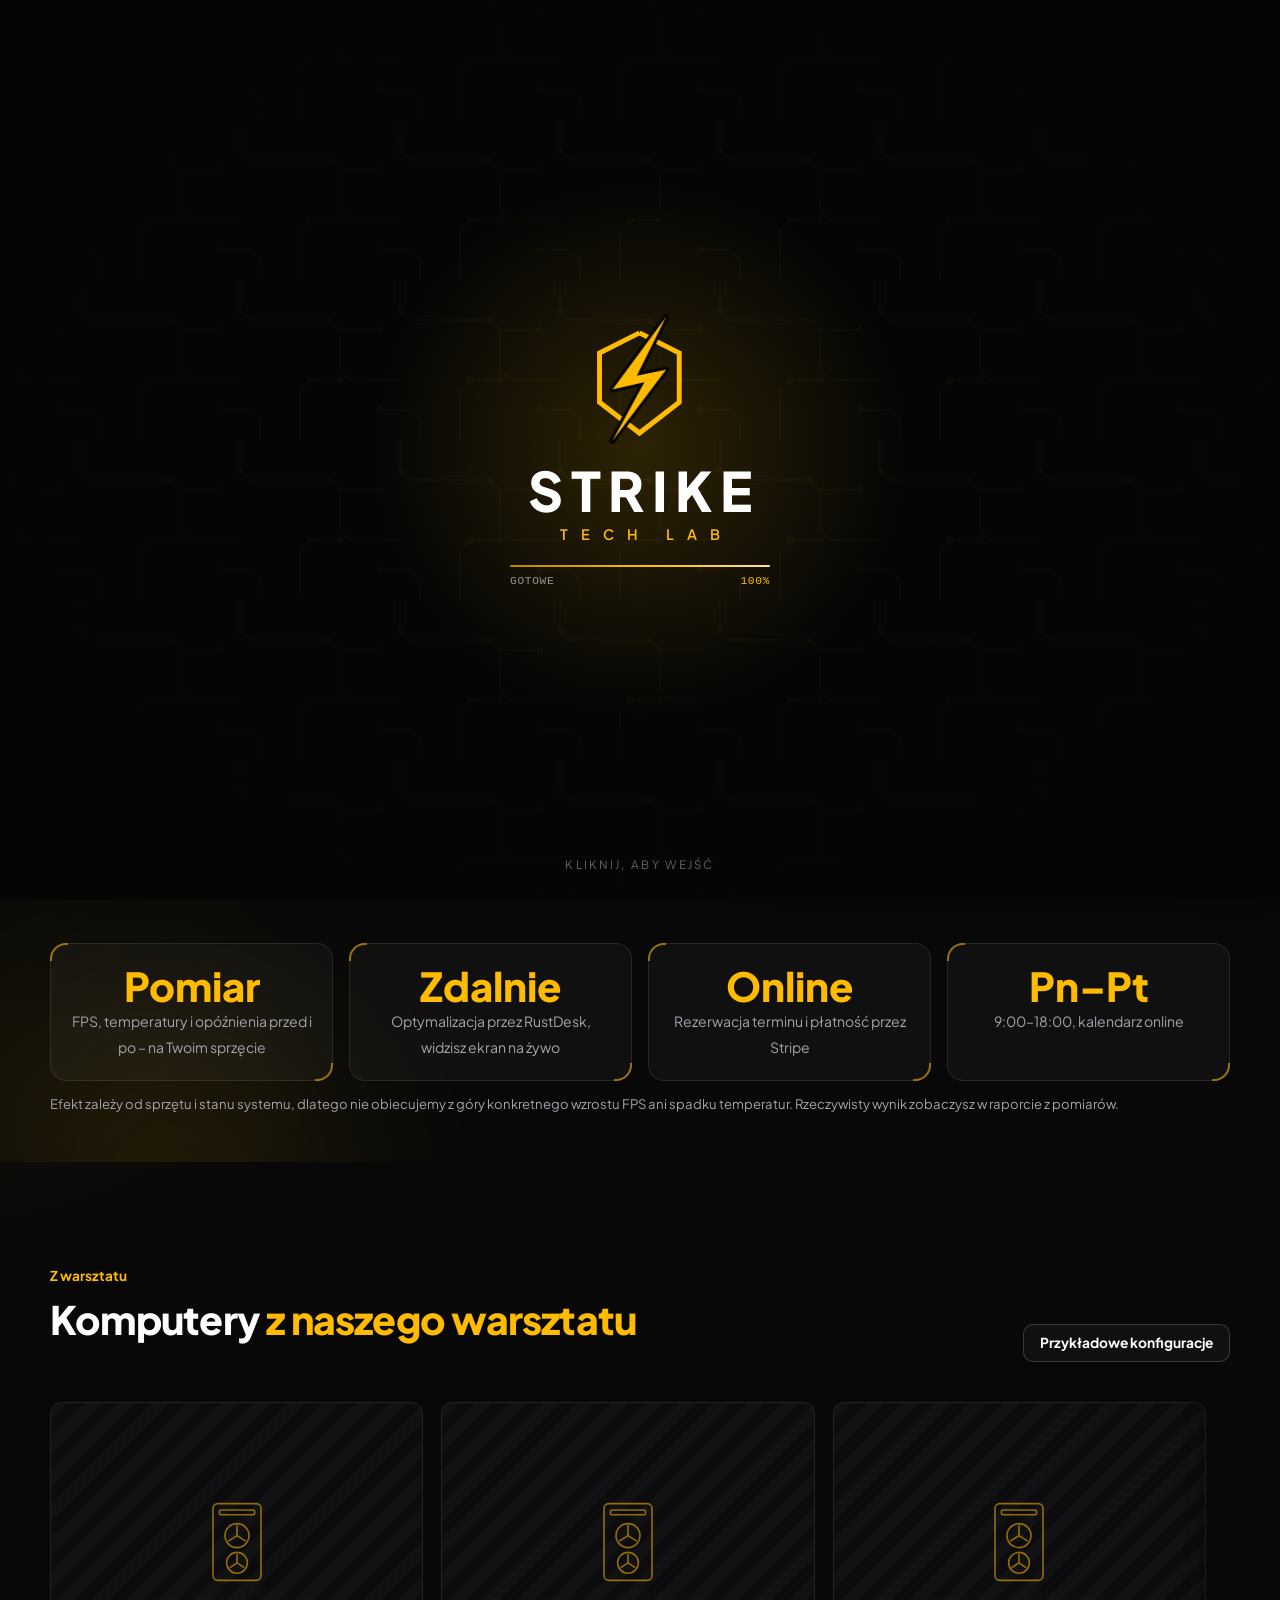
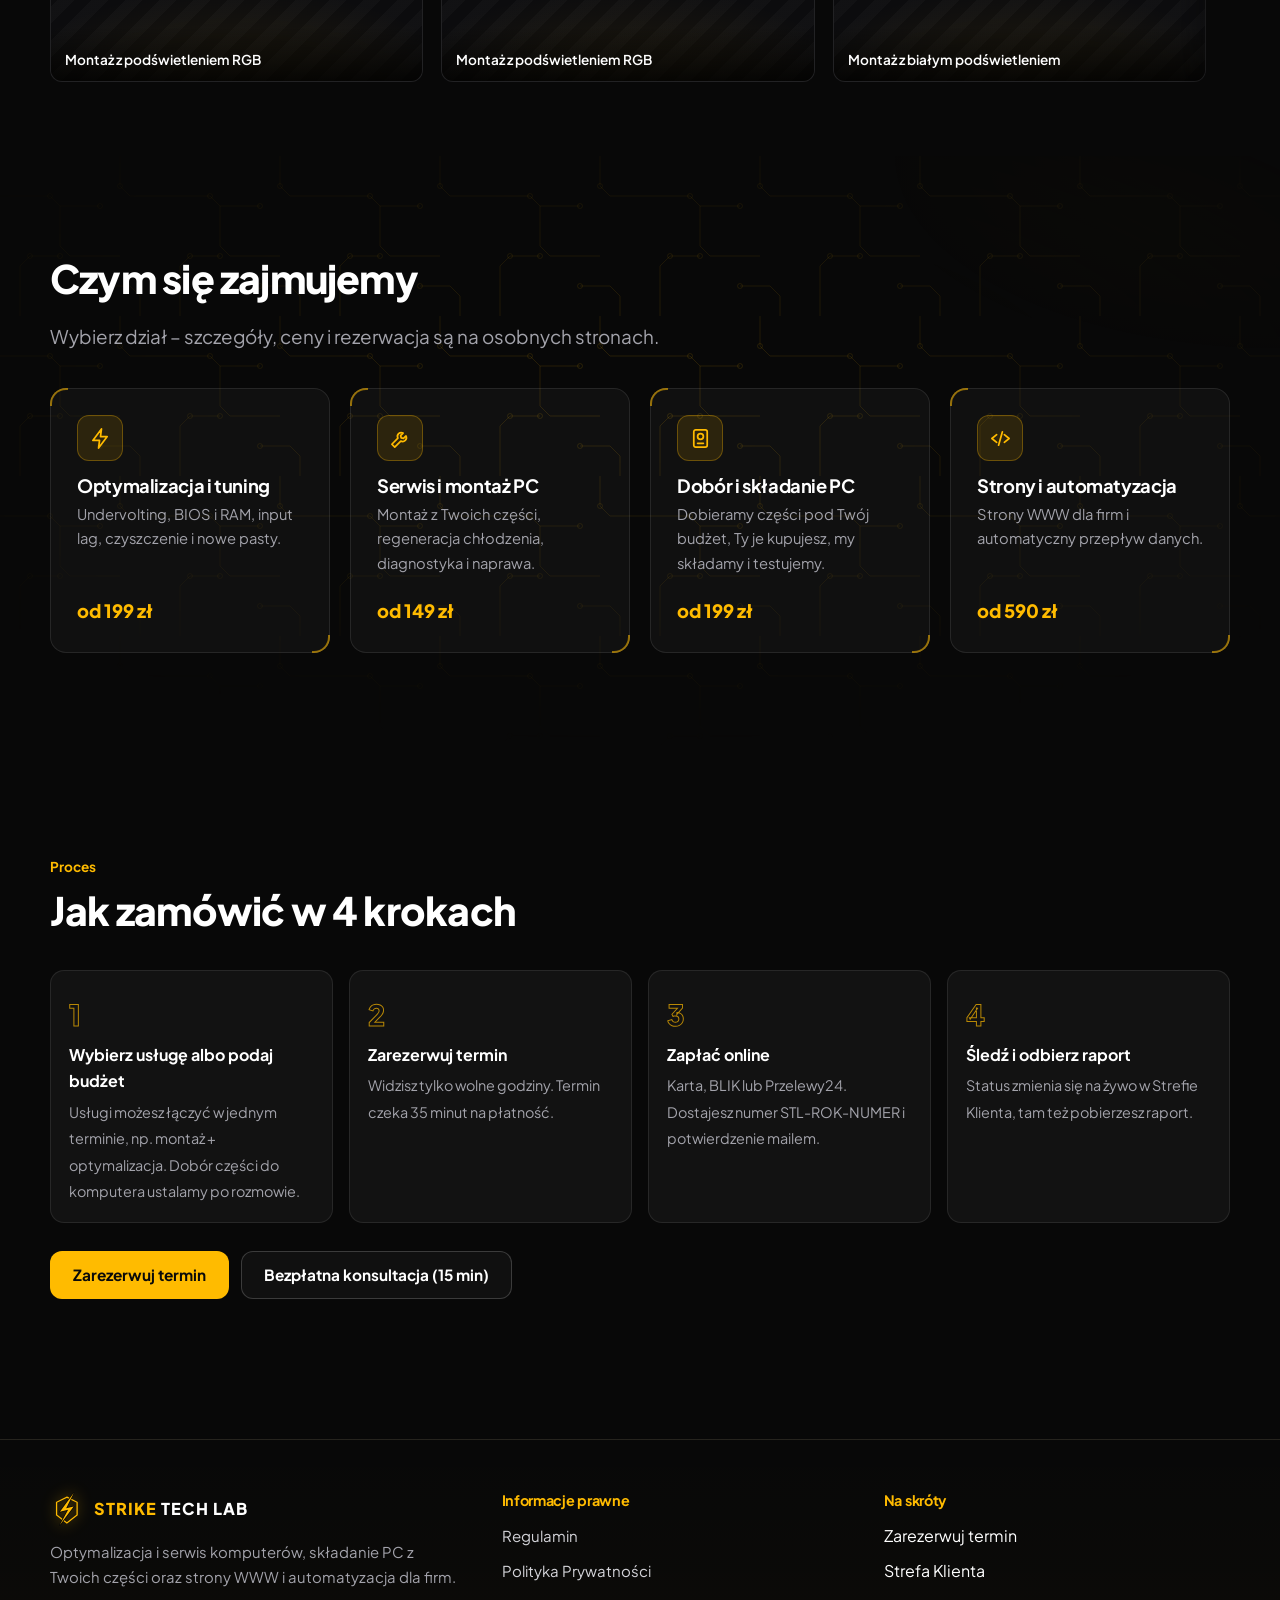
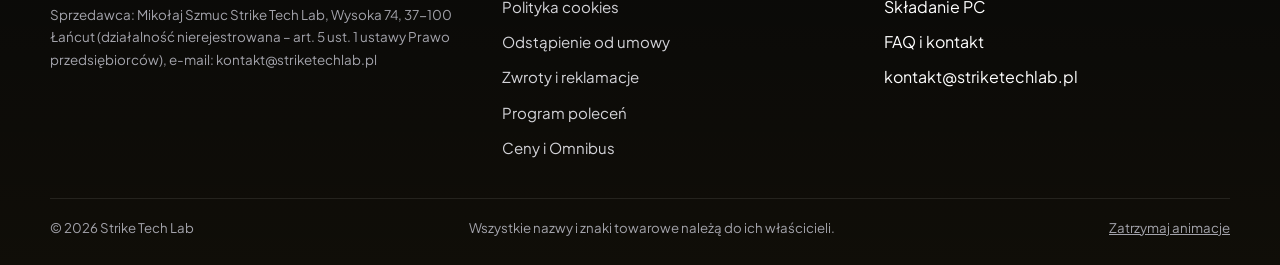
==== index.html @ c75cb253 "Domena striketechlab.pl, kontakt@striketechlab.pl, czat bez Dawida, panel finansów - canonical, og, " ====
<!DOCTYPE html>
<html lang="pl">
<head>
<meta charset="utf-8">
<meta name="viewport" content="width=device-width,initial-scale=1">
<title>Strike Tech Lab | Optymalizacja, serwis i składanie PC</title>
<meta name="description" content="Optymalizacja i tuning PC, serwis i składanie komputerów z Twoich części oraz strony WWW i automatyzacja dla firm. Rezerwacja terminu online, płatność Stripe, raport z pomiarów przed i po.">
<meta name="theme-color" content="#080808">
<meta http-equiv="Content-Security-Policy" content="default-src 'self'; script-src 'self' https://cdn.jsdelivr.net https://challenges.cloudflare.com; frame-src https://challenges.cloudflare.com; style-src 'self' 'unsafe-inline'; font-src 'self'; img-src 'self' data: blob: https:; media-src 'self' blob: https:; connect-src 'self' https://*.supabase.co wss://*.supabase.co https://cdn.jsdelivr.net https://challenges.cloudflare.com http://127.0.0.1:54321 ws://127.0.0.1:54321 http://localhost:54321 ws://localhost:54321; form-action 'self' mailto:; base-uri 'self'; object-src 'none'">
<meta name="referrer" content="strict-origin-when-cross-origin">
<link rel="canonical" href="https://striketechlab.pl/">
<meta property="og:title" content="Strike Tech Lab | Optymalizacja, serwis i składanie PC">
<meta property="og:description" content="Optymalizacja i tuning PC, serwis i składanie komputerów z Twoich części oraz strony WWW i automatyzacja dla firm. Rezerwacja terminu online, płatność Stripe, raport z pomiarów przed i po.">
<meta property="og:type" content="website">
<meta property="og:url" content="https://striketechlab.pl/">
<meta property="og:image" content="https://striketechlab.pl/media/hero-pc.jpg">
<meta property="og:locale" content="pl_PL">
<meta name="twitter:card" content="summary_large_image">
<script type="application/ld+json">
{"@context":"https://schema.org","@type":"ComputerRepair","name":"Strike Tech Lab","url":"https://striketechlab.pl/",
 "image":"https://striketechlab.pl/media/hero-pc.jpg","email":"kontakt@striketechlab.pl","priceRange":"149–6990 zł",
 "address":{"@type":"PostalAddress","streetAddress":"Wysoka 74","postalCode":"37-100","addressLocality":"Łańcut","addressCountry":"PL"},
 "areaServed":"PL",
 "openingHoursSpecification":[{"@type":"OpeningHoursSpecification","dayOfWeek":["Monday","Tuesday","Wednesday","Thursday","Friday"],"opens":"09:00","closes":"18:00"}]}
</script>
<link rel="icon" type="image/svg+xml" href="data:image/svg+xml,%3Csvg xmlns=%22http://www.w3.org/2000/svg%22 viewBox=%22255 190 750 750%22%3E%3Cdefs%3E%3Cmask id=%22m%22%3E%3Crect x=%22255%22 y=%22190%22 width=%22750%22 height=%22750%22 fill=%22%23fff%22/%3E%3Cpolygon points=%22778,212 474,624 655,583 472,918 778,512 612,546%22 fill=%22%23000%22 stroke=%22%23000%22 stroke-width=%2244%22 stroke-linejoin=%22round%22/%3E%3C/mask%3E%3C/defs%3E%3Cpolygon points=%22627,303 853,417 853,697 627,872 400,697 400,417%22 fill=%22none%22 stroke=%22%23FFBB00%22 stroke-width=%2252%22 mask=%22url%28%23m%29%22/%3E%3Cpolygon points=%22778,212 474,624 655,583 472,918 778,512 612,546%22 fill=%22%23FFBB00%22/%3E%3C/svg%3E">
<script src="/config.js"></script>
<link rel="stylesheet" href="/assets/app.css">
<script defer src="/assets/app.js"></script>
</head>
<body>
<div id="intro" aria-hidden="true">
  <div class="i-half i-top"></div><div class="i-half i-bot"></div>
  <div class="i-grid"></div><div class="i-glow"></div>
  <div class="i-slash"></div>
  <div class="i-core">
    <div class="i-flash"></div>
    <svg class="i-logo" viewBox="360 190 540 750"><polygon class="i-hex" points="627,303 853,417 853,697 627,872 400,697 400,417" stroke-linejoin="miter"/><polygon class="i-bolt" points="778,212 474,624 655,583 472,918 778,512 612,546"/></svg>
    <div class="i-word">
      <div class="i-strike"><span style="animation-delay:1.05s">S</span><span style="animation-delay:1.1s">T</span><span style="animation-delay:1.15s">R</span><span style="animation-delay:1.2s">I</span><span style="animation-delay:1.25s">K</span><span style="animation-delay:1.3s">E</span></div>
      <div class="i-lab">TECH LAB</div>
    </div>
    <div class="i-load"><div class="i-bar"><i></i></div><div class="i-meta"><span class="i-line">Uruchamianie</span><span class="i-pct">0%</span></div></div>
  </div>
  <div class="i-hint">Kliknij, aby wejść</div>
</div>
<script src="/assets/intro.js"></script>
<a class="skip" href="#main">Przejdź do treści</a>
<svg width="0" height="0" style="position:absolute" aria-hidden="true">
  <symbol id="logo" viewBox="360 190 540 750">
    <polygon points="627,303 853,417 853,697 627,872 400,697 400,417" fill="none" stroke="#FFBB00" stroke-width="28" stroke-linejoin="miter"/>
    <polygon points="778,212 474,624 655,583 472,918 778,512 612,546" fill="#FFBB00" stroke="#080808" stroke-width="34" paint-order="stroke" stroke-linejoin="round"/>
  </symbol>
</svg>

<header class="site-header">
  <div class="wrap nav">
    <a class="brand" href="/" data-link aria-label="Strike Tech Lab – strona główna"><svg aria-hidden="true"><use href="#logo"/></svg><span><b>STRIKE</b> TECH LAB</span></a>
    <nav id="mainnav" aria-label="Główna nawigacja">
      <a href="/" data-link>Start</a>
      <a href="/uslugi" data-link>Usługi</a>
      <a href="/zestawy" data-link>Składanie PC</a>
      <a href="/rezerwacja" data-link>Rezerwacja</a>
      <a href="/kontakt" data-link>Kontakt</a>
    </nav>
    <div class="nav-right">
      <span class="conn" id="connChip" role="status" aria-live="polite" title="Stan połączenia z systemem rezerwacji"><span class="dot wait" id="connDot"></span><span class="conn-txt" id="connTxt">Łączenie…</span></span>
      <a class="acct-btn" id="acctBtn" href="/konto" data-link><svg viewBox="0 0 24 24" fill="none" stroke="currentColor" stroke-width="2" stroke-linecap="round" aria-hidden="true"><circle cx="12" cy="8" r="4"/><path d="M4 21c1.5-4 4.5-6 8-6s6.5 2 8 6"/></svg><span class="acct-txt" id="acctTxt">Zaloguj</span></a>
      <button class="burger" aria-label="Otwórz menu" aria-expanded="false" aria-controls="mainnav"><span></span></button>
    </div>
  </div>
</header>
<div class="offline-bar hidden" id="offlineBar" role="alert"></div>

<main id="main">
  <!-- ============ START ============ -->
  <section class="hero" id="start" data-page="home">
    <figure class="hero-media" data-media="hero" data-optional aria-hidden="true"></figure>
    <div class="hero-glow" aria-hidden="true"><i></i><i></i><i></i></div>
    <div class="wrap">
      <div class="hero-grid">
        <div>
          <span class="live-badge" id="liveBadge"><span class="dot wait" id="liveDot"></span><span id="liveTxt">Łączenie z serwerami…</span></span>
          <h1>Optymalizacja i&nbsp;serwis&nbsp;PC. <span class="gold">Z pomiarem przed&nbsp;i&nbsp;po.</span></h1>
          <p class="lead">Optymalizujemy Windows, BIOS i kartę graficzną, serwisujemy i składamy komputery. Termin wybierasz w kalendarzu, płacisz online, a status i raport z pomiarów masz w Strefie Klienta.</p>
          <ul class="props">
            <li><svg viewBox="0 0 24 24" fill="none" stroke="currentColor" stroke-width="2" stroke-linecap="round" stroke-linejoin="round" aria-hidden="true"><path d="M3 3v18h18"/><path d="m7 15 4-4 3 3 5-6"/></svg>Raport STRIKE PROOF: FPS, temperatury i opóźnienia przed i po</li>
            <li><svg viewBox="0 0 24 24" fill="none" stroke="currentColor" stroke-width="2" stroke-linecap="round" stroke-linejoin="round" aria-hidden="true"><rect x="3" y="4" width="18" height="12" rx="2"/><path d="M8 20h8M12 16v4"/></svg>Optymalizacje zdalnie w całej Polsce – widzisz ekran na żywo</li>
            <li><svg viewBox="0 0 24 24" fill="none" stroke="currentColor" stroke-width="2" stroke-linecap="round" stroke-linejoin="round" aria-hidden="true"><path d="M12 3 4 6v6c0 5 3.5 8 8 9 4.5-1 8-4 8-9V6l-8-3Z"/><path d="m9 12 2 2 4-4"/></svg>Przed zmianami ustawień: punkt przywracania i kopia profilu BIOS</li>
          </ul>
          <div class="cta-row">
            <a class="btn btn-gold" href="/rezerwacja" data-link>Zarezerwuj termin</a>
            <a class="btn btn-ghost" href="/uslugi" data-link>Zobacz usługi i ceny</a>
          </div>
          <p class="consult-line"><button type="button" class="link" data-consult>Nie wiesz, czego potrzebujesz? Bezpłatna konsultacja – 15 minut na czacie</button></p>
        </div>
        <figure class="media hero-pc" data-media="hero_pc" data-alt="Wnętrze komputera do gier – zdjęcie czarno-białe"></figure>
      </div>
      <div class="kpis">
        <div class="kpi hud"><b>Pomiar</b><span>FPS, temperatury i opóźnienia przed i po – na Twoim sprzęcie</span></div>
        <div class="kpi hud"><b>Zdalnie</b><span>Optymalizacja przez RustDesk, widzisz ekran na żywo</span></div>
        <div class="kpi hud"><b>Online</b><span>Rezerwacja terminu i płatność przez Stripe</span></div>
        <div class="kpi hud"><b>Pn–Pt</b><span>9:00–18:00, kalendarz online</span></div>
      </div>
      <p class="note" style="margin-top:12px">Efekt zależy od sprzętu i stanu systemu, dlatego nie obiecujemy z góry konkretnego wzrostu FPS ani spadku temperatur. Rzeczywisty wynik zobaczysz w raporcie z pomiarów.</p>
    </div>
  </section>

  <!-- ============ DZIAŁY (strona główna) ============ -->
  <section class="section gal-sec" id="galeria" data-page="home">
    <div class="wrap">
      <div class="section-head row-head">
        <div><span class="eyebrow">Z warsztatu</span><h2>Komputery <span class="gold">z naszego warsztatu</span></h2></div>
        <a class="btn btn-ghost btn-sm" href="/zestawy" data-link>Przykładowe konfiguracje</a>
      </div>
    </div>
    <div class="gal-strip" role="region" aria-label="Galeria realizacji">
      <div class="gal-track" data-media-list="galeria" data-placeholders="6"></div>
    </div>
  </section>

  <section class="section rev-sec hidden" id="opinie" data-page="home" aria-labelledby="revTitle">
    <div class="wrap">
      <div class="section-head row-head">
        <div><span class="eyebrow">Opinie</span><h2 id="revTitle">Co mówią <span class="gold">nasi klienci</span></h2></div>
        <div class="rev-stats" id="revStats"></div>
      </div>
      <div class="rev-grid" id="revList"></div>
      <p class="muted small rev-note">Publikujemy wyłącznie opinie osób, które zrealizowały u nas zlecenie – każda jest powiązana z prawdziwym, zakończonym zamówieniem. Nie usuwamy opinii za niską ocenę; odrzucamy tylko treści obraźliwe, niezwiązane z usługą albo zawierające dane osobowe.</p>
    </div>
  </section>

  <section class="section bg-tech" id="dzialy" data-page="home">
    <div class="wrap">
      <div class="section-head"><h2>Czym się zajmujemy</h2><p class="lead">Wybierz dział – szczegóły, ceny i rezerwacja są na osobnych stronach.</p></div>
      <div class="grid g4 tiles">
        <a class="card hud tile" href="/uslugi" data-link><div class="icon-box"><svg viewBox="0 0 24 24" fill="none" stroke="currentColor" stroke-width="1.8" stroke-linecap="round" stroke-linejoin="round" aria-hidden="true"><path d="M13 2 4 14h7l-1 8 9-12h-7l1-8Z"/></svg></div><h3>Optymalizacja i tuning</h3><p class="muted">Undervolting, BIOS i RAM, input lag, czyszczenie i nowe pasty.</p><span class="tile-price" data-from="optimization">od 199 zł</span></a>
        <a class="card hud tile" href="/uslugi" data-link><div class="icon-box"><svg viewBox="0 0 24 24" fill="none" stroke="currentColor" stroke-width="1.8" stroke-linecap="round" stroke-linejoin="round" aria-hidden="true"><path d="M14.7 6.3a4 4 0 0 0-5.4 5.4L3 18l3 3 6.3-6.3a4 4 0 0 0 5.4-5.4l-2.6 2.6-2.4-.6-.6-2.4 2.6-2.6Z"/></svg></div><h3>Serwis i montaż PC</h3><p class="muted">Montaż z Twoich części, regeneracja chłodzenia, diagnostyka i naprawa.</p><span class="tile-price" data-from="service">od 149 zł</span></a>
        <a class="card hud tile" href="/zestawy" data-link><div class="icon-box"><svg viewBox="0 0 24 24" fill="none" stroke="currentColor" stroke-width="1.8" stroke-linecap="round" stroke-linejoin="round" aria-hidden="true"><rect x="5" y="3" width="14" height="18" rx="2"/><circle cx="12" cy="10" r="3"/><path d="M9 17h6"/></svg></div><h3>Dobór i składanie PC</h3><p class="muted">Dobieramy części pod Twój budżet, Ty je kupujesz, my składamy i testujemy.</p><span class="tile-price" data-from="pc">od 199 zł</span></a>
        <a class="card hud tile" href="/uslugi" data-link><div class="icon-box"><svg viewBox="0 0 24 24" fill="none" stroke="currentColor" stroke-width="1.8" stroke-linecap="round" stroke-linejoin="round" aria-hidden="true"><path d="m8 8-5 4 5 4M16 8l5 4-5 4M14 5l-4 14"/></svg></div><h3>Strony i automatyzacja</h3><p class="muted">Strony WWW dla firm i automatyczny przepływ danych.</p><span class="tile-price" data-from="solutions">od 590 zł</span></a>
      </div>
    </div>
  </section>


  <!-- ============ USŁUGI ============ -->
  <section class="section bg-tech" id="uslugi" data-page="uslugi">
    <div class="wrap">
      <div class="section-head">
        <span class="eyebrow">Usługi i cennik</span>
        <h2>Usługi i ceny</h2>
        <p class="lead">Cena „od” to minimum za zakres podstawowy. Jeśli sprzęt wymaga dodatkowych prac lub części, dostajesz wycenę do akceptacji przed ich wykonaniem. Ceny końcowe – sprzedawca nie jest płatnikiem VAT.</p>
      </div>
      <div id="svcCats"></div>
      <div class="grid g3" style="margin-top:36px">
        <div class="card hud"><span class="pill">Express +50 zł</span><p class="muted" style="margin:10px 0 0">Przy usługach zdalnych skracamy minimalny czas do terminu z 12 do 2 godzin.</p></div>
        <div class="card hud"><span class="pill">Kalendarz na żywo</span><p class="muted" style="margin:10px 0 0">Pn–Pt, 9:00–18:00. Wybrany termin czeka 35 minut na płatność, a po opłaceniu znika z kalendarza.</p></div>
        <div class="card hud"><span class="pill">Polecenia −10%</span><p class="muted" style="margin:10px 0 0">Nowy klient z kodem polecającym płaci 10% mniej (maks. 300 zł), a polecający dostaje kod na 5%.</p></div>
      </div>
    </div>
  </section>

  <!-- ============ ZAKRES PRAC ============ -->
  <section class="section" id="zakres" data-page="uslugi">
    <div class="wrap">
      <div class="section-head">
        <span class="eyebrow">Jak pracujemy</span>
        <h2>Sześć procedur serwisowych, jedna zasada: najpierw pomiar</h2>
        <p class="lead">Każde zlecenie prowadzimy według własnych instrukcji serwisowych. Zmieniamy jedną rzecz naraz, zapisujemy stan początkowy i przerywamy test przy pierwszych oznakach niestabilności.</p>
      </div>
      <div class="grid g3 areas">
        <div class="card"><h4>Windows Deep De-bloat</h4><p>Porządkujemy aplikacje, autostart i procesy w tle, ustawiamy plan zasilania i sterowniki GPU.</p><p class="rule">Bez „uniwersalnych” skryptów z internetu – zmiany ustawień zapisujemy, więc można je cofnąć.</p></div>
        <div class="card"><h4>BIOS i pamięć RAM</h4><p>XMP/EXPO, Resizable BAR i ustawienia pamięci, potwierdzone testami stabilności.</p><p class="rule">BIOS aktualizujemy tylko z uzasadnieniem i z oficjalnej strony producenta.</p></div>
        <div class="card"><h4>Undervolting GPU i krzywe</h4><p>Krzywa napięcie/zegar i krzywa wentylatorów: niższa temperatura i cichsza praca.</p><p class="rule">Bez kopiowania „magicznych” wartości – dobieramy je do Twojej karty.</p></div>
        <div class="card"><h4>Input lag w e-sporcie</h4><p>Odświeżanie, NVIDIA Reflex / AMD Anti-Lag, limity FPS i ustawienia myszy dobrane do gry.</p><p class="rule">Porównujemy tę samą scenę i ustawienia przed i po.</p></div>
        <div class="card"><h4>OBS i streaming</h4><p>Enkoder, bitrate, sceny i dźwięk tak, żeby gra nie traciła klatek podczas transmisji.</p><p class="rule">Bitrate z zapasem łącza – nigdy 100% wyniku speedtestu.</p></div>
        <div class="card"><h4>Termika, kopie i diagnostyka</h4><p>Punkt przywracania, kopia danych, S.M.A.R.T. dysków i kontrolowane testy obciążeniowe.</p><p class="rule">Przy ostrzeżeniach dysku zatrzymujemy testy i najpierw zabezpieczamy dane.</p></div>
      </div>
    </div>
  </section>

  <!-- ============ BENCHMARK ============ -->
  <section class="section bg-tech" id="benchmark" data-page="uslugi">
    <div class="wrap">
      <div class="section-head">
        <span class="eyebrow">Raport STRIKE PROOF</span>
        <h2>Co mierzymy przed i po</h2>
        <p class="lead">Nie pokazujemy wyników „z katalogu” – każdy komputer jest inny. Mierzymy tę samą scenę i te same ustawienia przed zmianami i po nich, a wyniki dostajesz w Strefie Klienta.</p>
      </div>
      <div class="bench">
        <div class="card">
          <div class="field"><span class="label">Nagranie w animacji</span>
            <p style="margin:0;font-weight:700">Counter-Strike 2 <span class="muted" style="font-weight:500">· nasze nagranie z rozgrywki</span></p>
            <select id="game" class="select" hidden aria-hidden="true" tabindex="-1"><option value="cs2">Counter-Strike 2</option></select>
          </div>
          <span class="label">Co trafia do raportu</span>
          <ul class="measure-list">
            <li>FPS średnio i 1% low w wybranej grze lub benchmarku</li>
            <li>Opóźnienie systemu – tam, gdzie da się je zmierzyć (np. NVIDIA Reflex)</li>
            <li>Temperatury CPU i GPU w tym samym teście obciążeniowym</li>
            <li>Stabilność po każdej zmianie</li>
          </ul>
          <p class="note" style="margin:14px 0 0">Obok jest nasze nagranie z CS2. Przycięcia po stronie „przed” są dodane, żeby pokazać, czego szukamy – to nie jest wynik pomiaru.</p>
        </div>
        <div>
          <div class="cmp" id="cmp">
            <canvas class="cmp-bg" id="cmpBefore" aria-hidden="true"></canvas>
            <canvas class="cmp-bg cmp-bg-after" id="cmpAfter" aria-hidden="true"></canvas>
            <div class="panel panel-before" id="pBefore"></div>
            <div class="panel panel-after" id="pAfter"></div>
            <div class="handle"></div>
            <input type="range" id="slider" min="0" max="100" value="50" aria-label="Suwak animacji poglądowej przed i po">
          </div>
          <p class="note" style="text-align:center;margin-top:10px">← Przed · Po → (animacja poglądowa)</p>
        </div>
      </div>
    </div>
  </section>

  <!-- ============ ZESTAWY PC ============ -->
  <section class="section bg-tech" id="zestawy" data-page="zestawy">
    <div class="wrap">
      <div class="section-head">
        <span class="eyebrow">Dobór i składanie PC</span>
        <h2>Komputery <span class="gold">zbudowane pod cel</span></h2>
        <p class="lead">Sześć przykładowych konfiguracji STRIKE, od wejścia w 1080p po flagowe 4K i stacje robocze. Traktuj je jako punkt wyjścia: podajesz budżet i potrzeby, my dobieramy listę części, Ty kupujesz je u wybranego sklepu na swoje nazwisko, a my składamy i testujemy komputer. Nie sprzedajemy części ani gotowych komputerów – płacisz nam tylko za usługę.</p>
      </div>
      <div class="card budget-bar" aria-live="polite">
        <div class="bb-left">
          <label for="budget" class="bb-label">Dobór do budżetu <b class="bval" id="bval">8000 zł</b></label>
          <input type="range" id="budget" min="4000" max="18000" step="250" value="8000" aria-describedby="tierTxt">
          <div class="scale"><span>4000 zł</span><span>18 000 zł+</span></div>
        </div>
        <div class="bb-right">
          <small>Polecamy <span class="pill" id="tierName"></span></small>
          <b id="rSet"></b> <span id="rPrice" class="muted"></span>
          <span id="rParts" class="bb-parts"></span>
          <span id="tierTxt" hidden></span>
          <div class="rec-cta"><button class="btn btn-gold btn-sm" type="button" id="rGo">Wyceń w tym budżecie</button><button class="btn btn-ghost btn-sm" type="button" id="rJump">Pokaż kartę</button></div>
        </div>
      </div>
      <div class="ladder" id="setsGrid"></div>
      <p class="note" id="setsNote" style="margin-top:22px"></p>
    </div>
  </section>


  <!-- ============ PROCES ============ -->
  <section class="section" id="proces" data-page="home">
    <div class="wrap">
      <div class="section-head"><span class="eyebrow">Proces</span><h2>Jak zamówić w 4 krokach</h2></div>
      <ol class="steps">
        <li><b>Wybierz usługę albo podaj budżet</b><span>Usługi możesz łączyć w jednym terminie, np. montaż + optymalizacja. Dobór części do komputera ustalamy po rozmowie.</span></li>
        <li><b>Zarezerwuj termin</b><span>Widzisz tylko wolne godziny. Termin czeka 35 minut na płatność.</span></li>
        <li><b>Zapłać online</b><span>Karta, BLIK lub Przelewy24. Dostajesz numer STL-ROK-NUMER i potwierdzenie mailem.</span></li>
        <li><b>Śledź i odbierz raport</b><span>Status zmienia się na żywo w Strefie Klienta, tam też pobierzesz raport.</span></li>
      </ol>
      <div class="cta-row" style="margin-top:28px"><a class="btn btn-gold" href="/rezerwacja" data-link>Zarezerwuj termin</a><button type="button" class="btn btn-ghost" data-consult>Bezpłatna konsultacja (15 min)</button></div>
    </div>
  </section>

  <!-- ============ REZERWACJA ============ -->
  <section class="section bg-tech" id="rezerwacja" data-page="rezerwacja">
    <div class="wrap">
      <div class="section-head">
        <span class="eyebrow">Rezerwacja</span>
        <h2>Rezerwacja i <span class="gold">wycena</span></h2>
        <p class="lead" id="bookLead">Wybierz usługę (możesz połączyć kilka w jednym terminie), termin i zapłać online przez Stripe. Cenę liczy serwer na podstawie aktualnego cennika.</p>
      </div>
      <div class="seg bmode" id="bMode" role="group" aria-label="Co chcesz zamówić">
        <button type="button" data-bm="svc" aria-pressed="true"><svg viewBox="0 0 24 24" fill="none" stroke="currentColor" stroke-width="2" stroke-linecap="round" stroke-linejoin="round" aria-hidden="true"><path d="M13 2 4 14h7l-1 8 9-12h-7l1-8Z"/></svg>Usługa: optymalizacja, serwis, montaż</button>
        <button type="button" data-bm="pc" aria-pressed="false"><svg viewBox="0 0 24 24" fill="none" stroke="currentColor" stroke-width="2" stroke-linecap="round" stroke-linejoin="round" aria-hidden="true"><rect x="6" y="2" width="12" height="20" rx="2"/><circle cx="12" cy="14" r="3"/><path d="M9 6h6"/></svg>Dobór i złożenie PC</button>
      </div>
      <div id="bookBanner"></div>
      <form class="book" id="bookForm" novalidate>
        <div>
          <div class="step">
            <div class="step-h"><span class="n">1</span><h3>Usługa</h3></div>
            <div class="field"><label for="bItem">Usługa główna</label><select id="bItem" class="select"></select></div>
            <div id="bExtrasWrap" class="hidden">
              <span class="label">Połącz z innymi usługami <small class="muted">– jeden termin, jedna płatność (np. montaż + optymalizacja)</small></span>
              <div class="extras" id="bExtras" role="group" aria-label="Usługi dołączone"></div>
            </div>
            <label class="check hidden" id="bExpressWrap"><input type="checkbox" id="bExpress"><span><b>Express +50 zł</b> – termin już za 2 godziny (zależnie od wolnych godzin).</span></label>
            <p class="note" id="bItemNote"></p>
          </div>

          <div class="step">
            <div class="step-h"><span class="n">2</span><h3>Termin</h3></div>
            <div class="days" id="bDays" role="group" aria-label="Wybierz dzień"></div>
            <div class="slots" id="bSlots" role="group" aria-label="Wolne godziny"><span class="slots-msg">Wybierz dzień.</span></div>
            <p class="note" style="margin:10px 0 0">Pn–Pt, 9:00–18:00. Godziny odświeżają się same co 30 sekund.</p>
          </div>

          <div class="step">
            <div class="step-h"><span class="n">3</span><h3>Twoje dane</h3></div>
            <p class="note" style="margin-top:-6px">Pola oznaczone <span class="req" aria-hidden="true">*</span><span class="sr-only">gwiazdką</span> są wymagane. Pytamy tylko o dane potrzebne do realizacji.</p>
            <div class="radio-row" style="margin-bottom:14px" role="radiogroup" aria-label="Typ klienta">
              <label><input type="radio" name="ctype" value="consumer" checked> Osoba prywatna</label>
              <label><input type="radio" name="ctype" value="business"> Firma (rachunek lub faktura bez VAT na NIP)</label>
            </div>
            <div class="row2">
              <div class="field"><label for="bName">Imię i nazwisko <span class="req" aria-hidden="true">*</span></label><input class="input" id="bName" autocomplete="name" maxlength="120" aria-required="true" aria-describedby="err-bName"><span class="err" data-err="name" id="err-bName"></span></div>
              <div class="field"><label for="bPhone">Telefon (opcjonalnie)</label><input class="input" id="bPhone" type="tel" autocomplete="tel" maxlength="30" placeholder="+48 600 000 000" aria-describedby="hint-bPhone err-bPhone"><span class="note" id="hint-bPhone">Przydaje się przy sesji zdalnej i wysyłce kurierem.</span><span class="err" data-err="phone" id="err-bPhone"></span></div>
            </div>
            <div class="row2 hidden" id="bBiz">
              <div class="field"><label for="bCompany">Nazwa firmy <span class="req" aria-hidden="true">*</span></label><input class="input" id="bCompany" autocomplete="organization" maxlength="160" aria-required="true" aria-describedby="err-bCompany"><span class="err" data-err="company" id="err-bCompany"></span></div>
              <div class="field"><label for="bNip">NIP <span class="req" aria-hidden="true">*</span></label><input class="input" id="bNip" inputmode="numeric" maxlength="13" aria-required="true" aria-describedby="err-bNip"><span class="err" data-err="nip" id="err-bNip"></span></div>
            </div>
            <div id="bHandoverWrap" class="hidden">
              <span class="label" id="lbl-handover">Przekazanie sprzętu <span class="req" aria-hidden="true">*</span></span>
              <div class="radio-row" style="margin:6px 0 12px" role="radiogroup" aria-labelledby="lbl-handover" aria-required="true" aria-describedby="err-handover">
                <label><input type="radio" name="handover" value="personal"> Osobiście</label>
                <label><input type="radio" name="handover" value="courier"> Kurierem</label>
              </div>
              <span class="err" data-err="handover" id="err-handover" style="color:var(--bad);font-size:.8rem"></span>
              <div class="field"><label for="bCity">Miasto (opcjonalnie)</label><input class="input" id="bCity" maxlength="80" autocomplete="address-level2"></div>
            </div>
            <div class="field"><label for="bNote">Uwagi do zlecenia</label><textarea class="textarea" id="bNote" maxlength="2000" placeholder="Podzespoły, gra, objawy, cel (np. „więcej FPS w CS2”, „głośny laptop”)"></textarea></div>
            <div class="field"><label for="bCode">Kod rabatowy lub polecający</label>
              <div class="code-row"><input class="input" id="bCode" maxlength="40" placeholder="np. STL-1A2B3C4D" autocomplete="off" aria-describedby="err-bCode"><button type="button" class="btn btn-ghost btn-sm" id="bCodeBtn">Sprawdź kod</button></div>
              <span class="err" data-err="code" id="err-bCode" aria-live="polite"></span>
            </div>
          </div>

          <div class="step">
            <div class="step-h"><span class="n">4</span><h3>Regulamin i zgody</h3></div>
            <label class="check"><input type="checkbox" id="kTerms" aria-required="true" aria-describedby="err-consents"><span>Akceptuję <a class="link" href="/#regulamin" data-legal="terms">Regulamin</a>. <span class="req" aria-hidden="true">*</span></span></label>
            <label class="check"><input type="checkbox" id="kPrivacy" aria-required="true" aria-describedby="err-consents"><span>Zapoznałem(-am) się z <a class="link" href="/#polityka-prywatnosci" data-legal="privacy">Polityką Prywatności</a>. <span class="req" aria-hidden="true">*</span></span></label>
            <label class="check" id="kWithdrawalWrap"><input type="checkbox" id="kWithdrawal" aria-required="true" aria-describedby="err-consents"><span>Zapoznałem(-am) się z <a class="link" href="/#odstapienie" data-legal="withdrawal">pouczeniem o prawie odstąpienia od umowy</a> w ciągu 14 dni. <span class="req" aria-hidden="true">*</span></span></label>
            <label class="check hidden" id="kEarlyWrap"><input type="checkbox" id="kEarly" aria-required="true" aria-describedby="err-consents"><span>Termin wypada przed upływem 14 dni na odstąpienie, dlatego żądam rozpoczęcia usługi przed jego upływem. Rozumiem, że po pełnym wykonaniu usługi tracę prawo odstąpienia, a przy odstąpieniu w trakcie zapłacę za wykonaną część. <span class="req" aria-hidden="true">*</span></span></label>
            <label class="check"><input type="checkbox" id="kMarketing"><span>Chcę otrzymywać e-mailem informacje o promocjach Strike Tech Lab (opcjonalnie – zgodę wycofasz w każdej chwili w Strefie Klienta).</span></label>
            <span class="err" data-err="consents" id="err-consents" style="color:var(--bad);font-size:.85rem"></span>
          </div>
        </div>

        <aside class="summary card hud" aria-live="polite">
          <h3 style="margin-bottom:6px">Podsumowanie</h3>
          <div id="sumItem" class="muted">Wybierz usługę.</div>
          <ul class="sum-spec" id="sumSpec"></ul>
          <div class="sum-line" style="margin-top:10px"><span>Termin</span><b id="sumSlot">–</b></div>
          <div class="sum-line"><span>Cena</span><b id="sumBase">–</b></div>
          <div class="sum-line hidden" id="sumExpressLine"><span>Express</span><b id="sumExpress">–</b></div>
          <div class="sum-line disc hidden" id="sumDiscLine"><span id="sumDiscLbl">Rabat</span><b id="sumDisc">–</b></div>
          <div class="sum-total"><div class="sum-line"><span>Razem</span><b id="sumTotal">–</b></div></div>
          <div class="sum-due"><span id="sumDueLbl">Do zapłaty teraz</span><b id="sumDue">–</b></div>
          <button class="btn btn-gold btn-block" id="payBtn" type="submit" disabled>Zamawiam z obowiązkiem zapłaty</button>
          <p class="note" style="margin:12px 0 0" id="payHint">Karta, BLIK lub Przelewy24 przez Stripe. Do złożenia zamówienia potrzebne jest konto – założysz je w minutę.</p>
        </aside>
      </form>
      <form class="book hidden" id="pcForm" novalidate>
        <div>
          <div class="step">
            <div class="step-h"><span class="n">1</span><h3>Budżet</h3></div>
            <label for="pcBudget" class="bb-label">Ile chcesz wydać na części? <b class="bval" id="pcBval">8000 zł</b></label>
            <input type="range" id="pcBudget" class="range" min="4000" max="25000" step="250" value="8000">
            <div class="scale"><span>4000 zł</span><span>25 000 zł+</span></div>
            <p class="note" id="pcHint" style="margin-top:12px"></p>
            <div class="chip hidden" id="pcInsp"></div>
          </div>
          <div class="step">
            <div class="step-h"><span class="n">2</span><h3>Do czego ma służyć?</h3></div>
            <div class="choices" role="radiogroup" aria-label="Przeznaczenie komputera" aria-required="true" aria-describedby="err-pcPurpose">
              <label class="choice"><input type="radio" name="pcPurpose" value="esport"><span><b>Gry e-sportowe</b><small>CS2, Valorant, Fortnite – wysoki FPS</small></span></label>
              <label class="choice"><input type="radio" name="pcPurpose" value="aaa"><span><b>Gry AAA w 1440p</b><small>Nowości w wysokich detalach</small></span></label>
              <label class="choice"><input type="radio" name="pcPurpose" value="k4"><span><b>Gry w 4K</b><small>Maksymalne ustawienia, ray tracing</small></span></label>
              <label class="choice"><input type="radio" name="pcPurpose" value="creative"><span><b>Praca twórcza</b><small>3D, montaż wideo, grafika</small></span></label>
              <label class="choice"><input type="radio" name="pcPurpose" value="office"><span><b>Praca i nauka</b><small>Biuro, multimedia, lekkie gry</small></span></label>
            </div>
            <span class="err" data-err="pcPurpose" id="err-pcPurpose"></span>
            <div class="row2" style="margin-top:14px">
              <fieldset class="checks"><legend class="label">Mam już</legend>
                <label class="check"><input type="checkbox" name="pcHave" value="monitor"><span>Monitor</span></label>
                <label class="check"><input type="checkbox" name="pcHave" value="peripherals"><span>Klawiaturę i mysz</span></label>
                <label class="check"><input type="checkbox" name="pcHave" value="windows"><span>Licencję Windows</span></label>
                <label class="check"><input type="checkbox" name="pcHave" value="parts"><span>Część podzespołów</span></label>
              </fieldset>
              <fieldset class="checks"><legend class="label">Dodatkowo</legend>
                <label class="check"><input type="checkbox" name="pcAdd" value="windows"><span>Instalacja i konfiguracja Windows</span></label>
                <label class="check"><input type="checkbox" name="pcAdd" value="tune"><span>Optymalizacja po złożeniu (Precision Tune)</span></label>
                <label class="check"><input type="checkbox" name="pcAdd" value="transfer"><span>Przeniesienie danych ze starego PC</span></label>
              </fieldset>
            </div>
            <div class="field"><label for="pcNote">Gry, programy i preferencje</label><textarea class="textarea" id="pcNote" maxlength="2000" placeholder="np. „CS2 na 240 Hz i trochę Cyberpunka”, „cicha praca”, „biała obudowa”, „bez RGB”"></textarea></div>
          </div>
          <div class="step">
            <div class="step-h"><span class="n">3</span><h3>Kontakt</h3></div>
            <div class="row2">
              <div class="field"><label for="pcName">Imię <span class="req" aria-hidden="true">*</span></label><input class="input" id="pcName" autocomplete="given-name" maxlength="120" aria-required="true" aria-describedby="err-pcName"><span class="err" data-err="pcName" id="err-pcName"></span></div>
              <div class="field"><label for="pcMail">E-mail <span class="req" aria-hidden="true">*</span></label><input class="input" id="pcMail" type="email" autocomplete="email" maxlength="120" aria-required="true" aria-describedby="err-pcMail"><span class="err" data-err="pcMail" id="err-pcMail"></span></div>
            </div>
            <div class="field"><label for="pcPhone">Telefon (opcjonalnie)</label><input class="input" id="pcPhone" type="tel" autocomplete="tel" maxlength="30" placeholder="+48 600 000 000"><span class="err" data-err="pcPhone"></span></div>
            <input type="text" id="pcHp" class="hp" tabindex="-1" autocomplete="off" aria-hidden="true" aria-label="Nie wypełniaj">
            <label class="check"><input type="checkbox" id="pcConsent" aria-required="true" aria-describedby="err-pcConsent"><span>Zapoznałem(-am) się z <a class="link" href="/#polityka-prywatnosci" data-legal="privacy">Polityką Prywatności</a>. Rozumiem, że podane dane posłużą do przygotowania wyceny. <span class="req" aria-hidden="true">*</span></span></label>
            <span class="err" data-err="pcConsent" id="err-pcConsent"></span>
          </div>
        </div>
        <aside class="summary card hud" aria-live="polite">
          <h3 style="margin-bottom:6px">Twoje zapytanie</h3>
          <div class="sum-line"><span>Budżet</span><b id="pcSumBudget">–</b></div>
          <div class="sum-line"><span>Przeznaczenie</span><b id="pcSumPurpose">–</b></div>
          <ul class="sum-spec" id="pcSumAdd"></ul>
          <ol class="howto">
            <li>Odpowiadamy mailem z pytaniami albo propozycją.</li>
            <li>Dostajesz listę części z linkami do sklepów i wycenę złożenia.</li>
            <li>Części kupujesz sam, na swoje nazwisko, z dostawą do siebie albo do nas.</li>
            <li>Rezerwujesz i opłacasz złożenie (od 199 zł) – składamy, testujemy i dajemy raport.</li>
          </ol>
          <div class="sum-due"><span>Teraz płacisz</span><b>0 zł</b></div>
          <button class="btn btn-gold btn-block" id="pcSend" type="submit">Wyślij zapytanie o wycenę</button>
        </aside>
      </form>
    </div>
  </section>

  <!-- ============ STREFA KLIENTA ============ -->
  <section class="section" id="panel" data-page="konto">
    <div class="wrap">
      <div class="section-head">
        <span class="eyebrow">Strefa Klienta</span>
        <h2 id="panelTitle">Twoje zlecenia w jednym miejscu</h2>
        <p class="lead" id="panelLead">Status na żywo, raporty z pomiarów, kod polecający i dane konta.</p>
      </div>
      <div id="panelBanner"></div>
      <div id="panelOut">
        <div class="auth-wrap">
          <div class="card hud" id="authBox">
            <h3 id="authTitle">Zaloguj się</h3>
            <div class="tabs" role="tablist" id="authTabs" aria-label="Sposób logowania">
      <button class="tab" role="tab" data-mode="login" aria-selected="true" aria-controls="authForm">Logowanie</button>
      <button class="tab" role="tab" data-mode="register" aria-selected="false" aria-controls="authForm" tabindex="-1">Nowe konto</button>
      <button class="tab" role="tab" data-mode="reset" aria-selected="false" aria-controls="authForm" tabindex="-1">Nie pamiętam hasła</button>
    </div>
    <p class="muted small" id="authHint"></p>
    <div id="authSocial" class="auth-social hidden">
      <div class="soc-btns" id="authSocialBtns"></div>
      <p class="auth-legal">Logując się (Google, Discord lub e-mail), akceptujesz <a class="link" href="/#regulamin" data-legal="terms">Regulamin</a> i <a class="link" href="/#polityka-prywatnosci" data-legal="privacy">Politykę Prywatności</a>.</p>
      <div class="or-line"><span>albo e-mailem i hasłem</span></div>
    </div>
    <form id="authForm" novalidate>
      <div class="field hidden" data-for="register"><label for="aName">Imię i nazwisko</label><input class="input" id="aName" autocomplete="name" maxlength="120"></div>
      <div class="field" data-for="login register reset"><label for="aMail">E-mail</label><input class="input" id="aMail" type="email" autocomplete="email" maxlength="120"></div>
      <div class="field" data-for="login register newpass"><label for="aPass" id="aPassLbl">Hasło</label><input class="input" id="aPass" type="password" autocomplete="current-password" maxlength="200"></div>
      <label class="check hidden" data-for="register"><input type="checkbox" id="aTerms" aria-required="true"><span>Akceptuję <a class="link" href="/#regulamin" data-legal="terms">Regulamin</a> i zapoznałem(-am) się z <a class="link" href="/#polityka-prywatnosci" data-legal="privacy">Polityką Prywatności</a>. <span class="req" aria-hidden="true">*</span></span></label>
      <label class="check hidden" data-for="register"><input type="checkbox" id="aMarketing"><span>Chcę otrzymywać e-mailem informacje o promocjach Strike Tech Lab (opcjonalnie – zgodę wycofasz w każdej chwili).</span></label>
      <label class="check" data-for="login"><input type="checkbox" id="aRemember" checked><span>Nie wylogowuj mnie na tym urządzeniu <span class="muted small">(odznacz na cudzym lub wspólnym komputerze)</span></span></label>
      <div class="captcha-box" id="captchaBox" data-for="login register reset"></div>
      <button class="btn btn-gold btn-block" type="submit" id="authSubmit">Zaloguj się</button>
      <div class="form-msg" id="authMsg" role="status" aria-live="polite"></div>
    </form>
          </div>
        </div>
      </div>
      <div id="panelIn" class="hidden">
        <div class="tabs" role="tablist" id="panelTabs" aria-label="Strefa Klienta">
          <button class="tab" role="tab" aria-selected="true" data-tab="orders" id="tab-orders" aria-controls="pane-orders">Zlecenia</button>
          <button class="tab" role="tab" aria-selected="false" data-tab="programs" id="tab-programs" aria-controls="pane-programs" tabindex="-1">Programy</button>
          <button class="tab" role="tab" aria-selected="false" data-tab="refs" id="tab-refs" aria-controls="pane-refs" tabindex="-1">Polecenia i kody</button>
          <button class="tab" role="tab" aria-selected="false" data-tab="account" id="tab-account" aria-controls="pane-account" tabindex="-1">Konto</button>
          <button class="tab hidden" role="tab" aria-selected="false" data-tab="brief" id="briefTabBtn" aria-controls="pane-brief" tabindex="-1">Brief dnia</button>
          <button class="tab hidden" role="tab" aria-selected="false" data-tab="admin" id="adminTabBtn" aria-controls="pane-admin" tabindex="-1">Administracja</button>
          <button class="tab hidden" role="tab" aria-selected="false" data-tab="guides" id="guidesTabBtn" aria-controls="pane-guides" tabindex="-1">Instrukcje</button>
          <button class="tab hidden" role="tab" aria-selected="false" data-tab="finance" id="financeTabBtn" aria-controls="pane-finance" tabindex="-1">Finanse</button>
          <button class="tab hidden" role="tab" aria-selected="false" data-tab="prices" id="pricesTabBtn" aria-controls="pane-prices" tabindex="-1">Cennik</button>
        </div>
        <div data-pane="orders" id="pane-orders" role="tabpanel" aria-labelledby="tab-orders"><div id="ordersList"></div></div>
        <div data-pane="programs" id="pane-programs" role="tabpanel" aria-labelledby="tab-programs" class="hidden"><div id="programsOut"></div></div>
        <div data-pane="refs" id="pane-refs" role="tabpanel" aria-labelledby="tab-refs" class="hidden"><div id="refsOut"></div></div>
        <div data-pane="account" id="pane-account" role="tabpanel" aria-labelledby="tab-account" class="hidden"><div id="accountOut"></div></div>
        <div data-pane="brief" id="pane-brief" role="tabpanel" aria-labelledby="briefTabBtn" class="hidden"><div id="briefOut"></div></div>
        <div data-pane="admin" id="pane-admin" role="tabpanel" aria-labelledby="adminTabBtn" class="hidden"><div id="adminOut"></div></div>
        <div data-pane="guides" id="pane-guides" role="tabpanel" aria-labelledby="guidesTabBtn" class="hidden"><div id="guidesOut"></div></div>
        <div data-pane="finance" id="pane-finance" role="tabpanel" aria-labelledby="financeTabBtn" class="hidden"><div id="financeOut"></div></div>
        <div data-pane="prices" id="pane-prices" role="tabpanel" aria-labelledby="pricesTabBtn" class="hidden"><div id="pricesOut"></div></div>
      </div>
    </div>
  </section>

  <!-- ============ KONTAKT + FAQ ============ -->
  <section class="section bg-tech" id="kontakt" data-page="kontakt">
    <div class="wrap contact-grid">
      <div>
        <span class="eyebrow">Kontakt</span>
        <h2>Nie wiesz, co wybrać? Napisz</h2>
        <p class="lead">Opisz sprzęt i problem (np. „głośny laptop”, „mało FPS w CS2”) albo zapytaj o dobór części do nowego komputera.</p>
        <div class="consult-card"><b>Bezpłatna konsultacja – 15 minut</b><span>Opisz sprzęt i problem na czacie (albo na Discordzie, jeśli wolisz). Doradzimy, co ma sens, zanim cokolwiek zamówisz – bez zobowiązań.</span><button type="button" class="btn btn-gold btn-sm" data-consult>Zacznij konsultację</button></div>
        <p class="muted">E-mail: <a class="gold" href="mailto:kontakt@striketechlab.pl">kontakt@striketechlab.pl</a></p>
        <h3 style="margin-top:30px" id="faq">Najczęstsze pytania</h3>
        <div class="acc" data-single>
          <div class="acc-item"><button class="acc-btn" aria-expanded="false">Czy sesja zdalna jest bezpieczna?<span class="chev"></span></button><div class="acc-panel"><div><div class="in-pad"><p>Pracujemy przez RustDesk – darmowy program z szyfrowaniem end-to-end. Widzisz ekran na żywo, sam akceptujesz połączenie i w każdej chwili możesz je przerwać. Nigdy nie prosimy o hasła do kont prywatnych ani bankowych.</p></div></div></div></div>
          <div class="acc-item"><button class="acc-btn" aria-expanded="false">Czy dajecie gwarancję na montaż?<span class="chev"></span></button><div class="acc-panel"><div><div class="in-pad"><p>Tak – 3 miesiące od odbioru komputera. Jeśli coś okaże się źle zamontowane (przewód, mocowanie, ułożenie kabli, ustawienie BIOS-u z montażu), poprawimy to bezpłatnie. Wady samych części obsługuje sprzedawca albo producent – pomożemy w zgłoszeniu. Szczegóły w Regulaminie (§8).</p></div></div></div></div>
          <div class="acc-item"><button class="acc-btn" aria-expanded="false">Czy mogę najpierw zapytać, zanim zapłacę?<span class="chev"></span></button><div class="acc-panel"><div><div class="in-pad"><p>Tak. Bezpłatna konsultacja to do 15 minut rozmowy na czacie w Strefie Klienta (albo na Discordzie). Opisz sprzęt i problem – powiemy, co ma sens i ile to kosztuje, bez zobowiązań.</p></div></div></div></div>
          <div class="acc-item"><button class="acc-btn" aria-expanded="false">Jak działa rezerwacja i płatność?<span class="chev"></span></button><div class="acc-panel"><div><div class="in-pad"><p>Wybierasz dzień i godzinę z wolnych terminów. Termin czeka 35 minut na płatność online (karta, BLIK, Przelewy24). Po opłaceniu dostajesz numer STL-ROK-NUMER i mail z potwierdzeniem, a termin znika z kalendarza.</p></div></div></div></div>
          <div class="acc-item"><button class="acc-btn" aria-expanded="false">Co, jeśli przerwę płatność?<span class="chev"></span></button><div class="acc-panel"><div><div class="in-pad"><p>Termin wraca do kalendarza od razu po powrocie ze strony płatności. Jeśli zamknąłeś kartę, dokończysz płatność w Strefie Klienta, dopóki rezerwacja jest aktywna.</p></div></div></div></div>
          <div class="acc-item"><button class="acc-btn" aria-expanded="false">Czy zmiany są odwracalne?<span class="chev"></span></button><div class="acc-panel"><div><div class="in-pad"><p>Zmiany ustawień – tak. Przed nimi tworzymy punkt przywracania i kopię profilu BIOS (jeśli dotyczy), a undervolting czy profile pamięci można cofnąć. Część prac jest nieodwracalna (np. aktualizacja BIOS, delid, ciekły metal) – wykonujemy je tylko po Twojej wyraźnej zgodzie.</p></div></div></div></div>
          <div class="acc-item"><button class="acc-btn" aria-expanded="false">Gdzie sprawdzę status i raport?<span class="chev"></span></button><div class="acc-panel"><div><div class="in-pad"><p>W Strefie Klienta: status zmienia się na żywo, widzisz historię zlecenia, wyniki pomiarów przed i po oraz pliki raportu do pobrania.</p></div></div></div></div>
          <div class="acc-item"><button class="acc-btn" aria-expanded="false">Jak działają kody rabatowe i polecenia?<span class="chev"></span></button><div class="acc-panel"><div><div class="in-pad"><p>Nowy klient z kodem polecającym dostaje 10% rabatu (maks. 300 zł). Polecający otrzymuje jednorazowy kod na 5% po zakończeniu zlecenia i upływie 14 dni. Jedno zamówienie – jeden kod.</p></div></div></div></div>
          <div class="acc-item"><button class="acc-btn" aria-expanded="false">Czy mogę odstąpić od umowy?<span class="chev"></span></button><div class="acc-panel"><div><div class="in-pad"><p>Konsument (a także osoba prowadząca jednoosobową firmę, jeśli zamówienie nie ma dla niej charakteru zawodowego) ma 14 dni na odstąpienie od umowy zawartej na odległość. Szczegóły i wzór formularza: „Odstąpienie od umowy” oraz „Zwroty i reklamacje” w stopce.</p></div></div></div></div>
        </div>
      </div>
      <form class="card hud" id="contactForm" novalidate>
        <div class="hp" aria-hidden="true"><label>Nie wypełniaj <input type="text" id="cHp" tabindex="-1" autocomplete="off"></label></div>
        <div class="row2">
          <div class="field"><label for="cName">Imię / firma <span class="req" aria-hidden="true">*</span></label><input class="input" id="cName" maxlength="120" autocomplete="name" aria-required="true" aria-describedby="cerr-name"><span class="err" data-cerr="name" id="cerr-name"></span></div>
          <div class="field"><label for="cMail">E-mail <span class="req" aria-hidden="true">*</span></label><input class="input" id="cMail" type="email" maxlength="120" autocomplete="email" aria-required="true" aria-describedby="cerr-email"><span class="err" data-cerr="email" id="cerr-email"></span></div>
        </div>
        <div class="row2">
          <div class="field"><label for="cPhone">Telefon (opcjonalnie)</label><input class="input" id="cPhone" type="tel" maxlength="30" autocomplete="tel"></div>
          <div class="field"><label for="cTopic">Temat</label><select class="select" id="cTopic"></select></div>
        </div>
        <div class="field"><label for="cMsg">Wiadomość <span class="req" aria-hidden="true">*</span></label><textarea class="textarea" id="cMsg" maxlength="4000" placeholder="Podzespoły, gra, cel, preferowany termin…" aria-required="true" aria-describedby="cerr-message"></textarea><span class="err" data-cerr="message" id="cerr-message"></span></div>
        <label class="check"><input type="checkbox" id="cConsent" aria-required="true" aria-describedby="cerr-consent"><span>Zapoznałem(-am) się z <a class="link" href="/#polityka-prywatnosci" data-legal="privacy">Polityką Prywatności</a>. Rozumiem, że podane dane posłużą do odpowiedzi na wiadomość. <span class="req" aria-hidden="true">*</span></span></label>
        <span class="err" data-cerr="consent" id="cerr-consent" style="color:var(--bad);font-size:.85rem"></span>
        <p class="note" style="margin:0 0 10px">Pola oznaczone <span class="req" aria-hidden="true">*</span><span class="sr-only">gwiazdką</span> są wymagane. Telefon jest opcjonalny. Wiadomości usuwamy po 12 miesiącach.</p>
        <button class="btn btn-gold btn-block" type="submit" style="margin-top:6px">Wyślij wiadomość</button>
        <div class="form-msg" id="cMsgOut" role="status" aria-live="polite"></div>
      </form>
    </div>
  </section>
</main>

<footer class="site-footer">
  <div class="wrap">
    <div class="foot-grid">
      <div>
        <a class="brand" href="/" data-link><svg aria-hidden="true"><use href="#logo"/></svg><span><b>STRIKE</b> TECH LAB</span></a>
        <p class="muted" style="margin-top:14px;max-width:38ch;font-size:.93rem">Optymalizacja i serwis komputerów, składanie PC z Twoich części oraz strony WWW i automatyzacja dla firm.</p>
        <p class="company" id="companyInfo"></p>
      </div>
      <div>
        <h4>Informacje prawne</h4>
        <ul class="legal-links">
          <li><a href="/#regulamin" data-legal="terms">Regulamin</a></li>
          <li><a href="/#polityka-prywatnosci" data-legal="privacy">Polityka Prywatności</a></li>
          <li><a href="/#cookies" data-legal="cookies">Polityka cookies</a></li>
          <li><a href="/#odstapienie" data-legal="withdrawal">Odstąpienie od umowy</a></li>
          <li><a href="/#zwroty" data-legal="returns">Zwroty i reklamacje</a></li>
          <li><a href="/#program-polecen" data-legal="referral">Program poleceń</a></li>
          <li><a href="/#ceny" data-legal="prices">Ceny i Omnibus</a></li>
        </ul>
      </div>
      <div>
        <h4>Na skróty</h4>
        <ul class="legal-links">
          <li><a href="/rezerwacja" data-link>Zarezerwuj termin</a></li>
          <li><a href="/konto" data-link>Strefa Klienta</a></li>
          <li><a href="/zestawy" data-link>Składanie PC</a></li>
          <li><a href="/kontakt" data-link>FAQ i kontakt</a></li>
          <li><a href="mailto:kontakt@striketechlab.pl">kontakt@striketechlab.pl</a></li>
        </ul>
      </div>
    </div>
    <div class="foot-bottom">
      <span>© <span id="year">2026</span> Strike Tech Lab</span>
      <span>Wszystkie nazwy i znaki towarowe należą do ich właścicieli.</span>
      <button type="button" class="motion-btn" id="motionBtn" aria-pressed="false">Zatrzymaj animacje</button>
    </div>
  </div>
</footer>

<dialog class="modal narrow" id="authGate" aria-labelledby="gateTitle" aria-describedby="gateText">
  <form method="dialog" class="gate-x"><button class="modal-x" value="x" aria-label="Zamknij">×</button></form>
  <div class="gate-body">
    <svg class="gate-logo" aria-hidden="true"><use href="#logo"/></svg>
    <h3 id="gateTitle">Zaloguj się, żeby zarezerwować</h3>
    <p class="gate-lead" id="gateText"></p>
    <ul class="gate-perks" aria-label="Co daje konto"><li>Status zlecenia na żywo</li><li>Raport z pomiarów</li><li>Rachunki</li><li>Czat z nami</li></ul>
    <div class="soc-btns" id="gateSocial"></div>
    <div class="or-line hidden" id="gateOr"><span>albo e-mailem</span></div>
    <div class="gate-btns">
      <button class="btn btn-gold" type="button" id="gateLogin">Zaloguj się</button>
      <button class="btn btn-ghost" type="button" id="gateRegister">Załóż konto</button>
    </div>
    <p class="auth-legal hidden" id="gateLegal">Logując się (Google, Discord lub e-mail), akceptujesz <a class="link" href="/#regulamin" data-legal="terms">Regulamin</a> i <a class="link" href="/#polityka-prywatnosci" data-legal="privacy">Politykę Prywatności</a>.</p>
  </div>
</dialog>

<dialog class="modal legal-doc" id="legalModal" aria-labelledby="legalTitle">
  <div class="modal-head"><h3 id="legalTitle"></h3><form method="dialog"><button class="modal-x" aria-label="Zamknij dokument">×</button></form></div>
  <div class="modal-body" id="legalBody"></div>
</dialog>


<div id="toasts" aria-live="polite"></div>

</body>
</html>
---- assets/app.css ----
/* Strike Tech Lab – style strony (wydzielone z index.html) */
@font-face{font-family:'Plus Jakarta Sans';src:url('/fonts/PlusJakartaSans.woff') format('woff');font-weight:200 800;font-style:normal;font-display:swap}
:root{
  --bg:#080808;--bg-2:#0e0e0f;--panel:#121212;--surface:rgba(255,255,255,.035);--surface-2:rgba(255,255,255,.06);
  --line:rgba(255,255,255,.09);--line-2:rgba(255,255,255,.18);--field:#74747c;
  --text:#fff;--text-2:#d7d7dc;--muted:#a3a3ab;--gold:#FFBB00;--gold-2:#ffd25e;--gold-soft:rgba(255,187,0,.12);
  --glow:0 0 28px rgba(255,187,0,.35);--r:16px;--r-sm:12px;--maxw:1180px;--ok:#3ddc84;--warn:#ffb020;--bad:#ff6b5e;
  --mono:ui-monospace,"SFMono-Regular",Menlo,Consolas,monospace;
  --circuit:url("data:image/svg+xml,%3Csvg xmlns='http://www.w3.org/2000/svg' width='160' height='160' viewBox='0 0 160 160' fill='none' stroke='%23FFBB00' stroke-opacity='.14' stroke-width='1'%3E%3Cpath d='M0 40h50l10 10h40M60 50v40l10 10h50M120 0v30l10 10h30M20 160v-50l10-10h30M140 160v-20l-10-10h-30'/%3E%3Ccircle cx='50' cy='40' r='2.5'/%3E%3Ccircle cx='100' cy='50' r='2.5'/%3E%3Ccircle cx='120' cy='30' r='2.5'/%3E%3Ccircle cx='60' cy='100' r='2.5'/%3E%3Ccircle cx='30' cy='100' r='2.5'/%3E%3Ccircle cx='100' cy='130' r='2.5'/%3E%3C/svg%3E");
}
*,*::before,*::after{box-sizing:border-box}
html{scroll-behavior:smooth;-webkit-text-size-adjust:100%;scroll-padding-top:84px}
body{margin:0;background:radial-gradient(1100px 520px at 85% -8%,rgba(255,187,0,.09),transparent 60%),radial-gradient(800px 400px at -10% 30%,rgba(255,187,0,.04),transparent 60%),var(--bg);color:var(--text);font-family:'Plus Jakarta Sans',system-ui,-apple-system,'Segoe UI',Roboto,sans-serif;line-height:1.65;-webkit-font-smoothing:antialiased;overflow-x:hidden}
img,svg{max-width:100%;display:block}
a{color:inherit;text-decoration:none}
button,input,select,textarea{font:inherit;color:inherit}
h1,h2,h3,h4{line-height:1.15;margin:0 0 .5em;letter-spacing:-.02em;text-wrap:balance}
h1{font-size:clamp(2.2rem,5.2vw,3.9rem);font-weight:800}
h2{font-size:clamp(1.65rem,3.4vw,2.45rem);font-weight:800}
h3{font-size:1.15rem;font-weight:700}
p{margin:0 0 1em}
.gold{color:var(--gold)}.muted{color:var(--muted)}.small{font-size:.85rem}
.wrap{width:min(var(--maxw),100% - 32px);margin-inline:auto}
.section{padding:clamp(56px,8vw,100px) 0}
.section-head{max-width:720px;margin-bottom:36px}
.eyebrow{display:inline-block;font-size:.85rem;font-weight:700;color:var(--gold);margin-bottom:10px}
.lead{font-size:clamp(1.02rem,1.5vw,1.18rem);color:var(--muted);max-width:62ch}
.hidden{display:none!important}
.skip{position:absolute;left:-999px;top:8px;background:var(--gold);color:#000;padding:8px 14px;border-radius:8px;z-index:300;font-weight:700}
.skip:focus{left:8px}
.sr-only{position:absolute;width:1px;height:1px;padding:0;margin:-1px;overflow:hidden;clip:rect(0 0 0 0);white-space:nowrap;border:0}
.req{color:var(--gold);font-weight:700}
.company{font-size:.84rem;color:var(--muted);margin:12px 0 0;max-width:42ch}
.legal-doc ol,.legal-doc ul{padding-left:20px}
.measure-list{margin:6px 0 0;padding-left:18px;color:var(--text-2);font-size:.92rem;display:grid;gap:6px}
:focus-visible{outline:2px solid var(--gold);outline-offset:3px;border-radius:6px}

/* ---------- Header ---------- */
.site-header{position:sticky;top:0;z-index:100;background:rgba(8,8,8,.6);backdrop-filter:blur(18px) saturate(150%);-webkit-backdrop-filter:blur(18px) saturate(150%);border-bottom:1px solid var(--line);transition:background .3s,box-shadow .3s}
.site-header.scrolled{background:rgba(8,8,8,.86);box-shadow:0 8px 30px rgba(0,0,0,.45)}
.nav{display:flex;align-items:center;justify-content:space-between;height:68px;gap:14px}
.brand{display:flex;align-items:center;gap:10px;font-weight:900;letter-spacing:.06em;font-size:1.02rem;flex:none}
.brand svg{width:34px;height:34px;filter:drop-shadow(0 0 8px rgba(255,187,0,.45))}
.brand b{color:var(--gold);font-weight:900}
#mainnav{display:flex;gap:2px;align-items:center}
#mainnav a{position:relative;padding:9px 12px;border-radius:10px;font-size:.92rem;font-weight:600;color:var(--text-2);transition:color .2s,background .2s}
#mainnav a:hover{color:#fff;background:var(--surface-2)}
#mainnav a.active{color:var(--gold)}
.nav-right{display:flex;align-items:center;gap:10px}
.conn{display:inline-flex;align-items:center;gap:8px;font-size:.8rem;color:var(--muted);padding:6px 10px;border:1px solid var(--line);border-radius:999px;white-space:nowrap;cursor:help}
.dot{width:8px;height:8px;border-radius:50%;background:#555;flex:none}
.dot.ok{background:var(--ok);box-shadow:0 0 10px rgba(61,220,132,.7)}
.dot.wait{background:var(--warn);animation:blink 1s infinite}
.dot.bad{background:var(--bad)}
.acct-btn{display:inline-flex;align-items:center;gap:8px;padding:9px 14px;border-radius:10px;border:1px solid var(--line-2);background:var(--surface);font-weight:700;font-size:.9rem;cursor:pointer;transition:border-color .2s,color .2s}
.acct-btn:hover{border-color:var(--gold);color:var(--gold)}
.acct-btn svg{width:18px;height:18px}
.burger{display:none;background:var(--surface-2);border:1px solid var(--line);border-radius:10px;width:42px;height:42px;cursor:pointer;align-items:center;justify-content:center}
.burger span,.burger span::before,.burger span::after{display:block;width:18px;height:2px;background:#fff;border-radius:2px;position:relative;transition:.25s}
.burger span::before,.burger span::after{content:"";position:absolute;left:0}
.burger span::before{top:-6px}.burger span::after{top:6px}
.burger[aria-expanded=true] span{background:transparent}
.burger[aria-expanded=true] span::before{top:0;transform:rotate(45deg)}
.burger[aria-expanded=true] span::after{top:0;transform:rotate(-45deg)}
@media(max-width:1020px){.conn .conn-txt{display:none}}
@media(max-width:900px){
  .burger{display:inline-flex}
  #mainnav{position:absolute;top:68px;left:0;right:0;flex-direction:column;align-items:stretch;padding:12px 16px 18px;background:rgba(8,8,8,.97);backdrop-filter:blur(18px);border-bottom:1px solid var(--line);display:none}
  #mainnav.open{display:flex}
  #mainnav a{padding:14px}
  .acct-btn .acct-txt{display:none}
}

/* ---------- Buttons, pills ---------- */
.btn{display:inline-flex;align-items:center;justify-content:center;gap:8px;padding:13px 22px;border-radius:12px;font-weight:700;font-size:.96rem;border:1px solid transparent;cursor:pointer;transition:transform .2s,box-shadow .2s,background .2s,border-color .2s,color .2s;text-align:center;line-height:1.3}
.btn-gold{background:var(--gold);color:#0a0a0a}
.btn-gold:hover{transform:translateY(-2px);box-shadow:var(--glow);background:var(--gold-2)}
.btn-ghost{background:var(--surface);border-color:var(--line-2);color:#fff}
.btn-ghost:hover{border-color:var(--gold);color:var(--gold)}
.btn-danger{background:transparent;border-color:rgba(255,107,94,.5);color:var(--bad)}
.btn-danger:hover{background:rgba(255,107,94,.1)}
.btn-sm{padding:8px 14px;font-size:.86rem;border-radius:10px}
.btn-block{width:100%}
.btn[disabled]{opacity:.55;cursor:not-allowed;transform:none;box-shadow:none}
.btn.loading{cursor:wait}
.pill{display:inline-flex;align-items:center;gap:6px;padding:3px 11px;border-radius:999px;background:var(--gold-soft);border:1px solid rgba(255,187,0,.35);color:var(--gold);font-size:.76rem;font-weight:700;white-space:nowrap}
.pill.ghost{background:transparent;border-color:var(--line-2);color:var(--text-2)}
.pill.ok{background:rgba(61,220,132,.1);border-color:rgba(61,220,132,.4);color:var(--ok)}
.pill.bad{background:rgba(255,107,94,.1);border-color:rgba(255,107,94,.45);color:var(--bad)}
.pill.wait{background:rgba(255,176,32,.1);border-color:rgba(255,176,32,.45);color:var(--warn)}
.link{background:none;border:0;padding:0;color:var(--gold);text-decoration:underline;cursor:pointer;font:inherit}

/* ---------- Cards, grids ---------- */
.card{position:relative;background:var(--surface);border:1px solid var(--line);border-radius:var(--r);padding:26px;transition:border-color .25s,box-shadow .25s}
.card:hover{border-color:rgba(255,187,0,.4)}
.grid{display:grid;gap:20px}
.g2{grid-template-columns:repeat(2,1fr)}.g3{grid-template-columns:repeat(3,1fr)}.g4{grid-template-columns:repeat(4,1fr)}
@media(max-width:980px){.g4,.g3{grid-template-columns:repeat(2,1fr)}}
@media(max-width:640px){.g2,.g3,.g4{grid-template-columns:1fr}}
.hud{position:relative}
.hud::before,.hud::after{content:"";position:absolute;width:18px;height:18px;border:2px solid var(--gold);opacity:.55;pointer-events:none;transition:opacity .25s}
.hud::before{top:-1px;left:-1px;border-right:0;border-bottom:0;border-top-left-radius:var(--r)}
.hud::after{bottom:-1px;right:-1px;border-left:0;border-top:0;border-bottom-right-radius:var(--r)}
.hud:hover::before,.hud:hover::after{opacity:1}
.icon-box{width:46px;height:46px;border-radius:12px;display:grid;place-items:center;background:var(--gold-soft);border:1px solid rgba(255,187,0,.3);color:var(--gold);margin-bottom:14px}
.icon-box svg{width:23px;height:23px}
.check-list{list-style:none;margin:0 0 1em;padding:0;display:grid;gap:8px}
.check-list li{position:relative;padding-left:27px;color:#d4d4d9;font-size:.93rem}
.check-list li::before{content:"";position:absolute;left:0;top:.33em;width:16px;height:16px;border-radius:50%;background:var(--gold-soft) url("data:image/svg+xml,%3Csvg xmlns='http://www.w3.org/2000/svg' viewBox='0 0 16 16'%3E%3Cpath d='M4 8.4l2.6 2.6L12 5.6' fill='none' stroke='%23FFBB00' stroke-width='1.8' stroke-linecap='round' stroke-linejoin='round'/%3E%3C/svg%3E") center/contain no-repeat;border:1px solid rgba(255,187,0,.4)}
.note{font-size:.82rem;color:var(--muted)}
.bg-tech{position:relative;isolation:isolate}
.bg-tech::before{content:"";position:absolute;inset:0;z-index:-1;pointer-events:none;background:radial-gradient(600px 300px at 100% 0%,rgba(255,187,0,.07),transparent 70%),var(--circuit) 0 0/160px 160px;-webkit-mask-image:radial-gradient(ellipse 80% 70% at 50% 40%,#000,transparent 85%);mask-image:radial-gradient(ellipse 80% 70% at 50% 40%,#000,transparent 85%)}

/* ---------- Hero ---------- */
.hero{position:relative;isolation:isolate;padding:clamp(44px,7vw,88px) 0 34px;overflow:hidden}
.hero::before{content:"";position:absolute;inset:0;z-index:-1;background-image:linear-gradient(var(--line) 1px,transparent 1px),linear-gradient(90deg,var(--line) 1px,transparent 1px);background-size:56px 56px;-webkit-mask-image:radial-gradient(ellipse 70% 60% at 72% 20%,#000,transparent 75%);mask-image:radial-gradient(ellipse 70% 60% at 72% 20%,#000,transparent 75%);opacity:.55}
.hero-grid{display:grid;grid-template-columns:1.2fr .9fr;gap:48px;align-items:center}
@media(max-width:940px){.hero-grid{grid-template-columns:1fr}}
.live-badge{display:inline-flex;align-items:center;gap:10px;padding:7px 15px;border-radius:999px;border:1px solid var(--line-2);background:var(--surface);font-size:.85rem;font-weight:700}
.live-badge.ok{border-color:rgba(61,220,132,.4);background:rgba(61,220,132,.07);box-shadow:0 0 22px rgba(61,220,132,.18)}
.live-badge.bad{border-color:rgba(255,107,94,.45);background:rgba(255,107,94,.07)}
.hero h1{margin:22px 0 18px}
.hero h1 .gold{display:block;text-shadow:0 0 38px rgba(255,187,0,.4)}
.props{list-style:none;padding:0;margin:24px 0;display:grid;gap:10px}
.props li{display:flex;gap:12px;align-items:center;color:#dcdce0;font-weight:500}
.props svg{width:20px;height:20px;color:var(--gold);flex:none}
.cta-row{display:flex;flex-wrap:wrap;gap:12px;margin:26px 0 0}
/* Konsola na żywo – jedyny „efektowny” element strony */
/* Strike Advisor – asystent */
.adv-fab{position:fixed;right:20px;bottom:20px;z-index:150;width:58px;height:58px;border-radius:50%;border:none;cursor:pointer;background:var(--gold);color:#0a0a0a;display:grid;place-items:center;box-shadow:0 8px 30px rgba(0,0,0,.55),var(--glow);transition:transform .2s}
.adv-fab:hover{transform:scale(1.07)}
.adv-fab:focus-visible{outline:3px solid #fff;outline-offset:3px}
.adv-fab svg{width:27px;height:27px}
.adv-ping{position:absolute;top:4px;right:4px;width:12px;height:12px;border-radius:50%;background:var(--ok);border:2px solid var(--bg)}
.adv-panel{position:fixed;right:20px;bottom:90px;z-index:150;width:min(390px,calc(100vw - 32px));height:min(590px,calc(100dvh - 120px));display:none;flex-direction:column;background:rgba(14,14,15,.97);backdrop-filter:blur(18px);-webkit-backdrop-filter:blur(18px);border:1px solid var(--line-2);border-radius:20px;overflow:hidden;box-shadow:0 30px 80px rgba(0,0,0,.7),0 0 36px rgba(255,187,0,.12)}
.adv-panel.open{display:flex;animation:pop .25s ease}
.adv-head{display:flex;align-items:center;gap:12px;padding:14px 16px;border-bottom:1px solid var(--line);background:linear-gradient(135deg,rgba(255,187,0,.14),transparent)}
.adv-avatar{width:38px;height:38px;border-radius:50%;background:var(--gold);color:#000;display:grid;place-items:center;flex:none}
.adv-avatar svg{width:20px;height:20px}
.adv-head b{display:block;font-size:.95rem;line-height:1.2}
.adv-head small{color:var(--muted);font-size:.75rem}
.adv-close{margin-left:auto;background:none;border:0;color:inherit;cursor:pointer;width:34px;height:34px;display:grid;place-items:center;border-radius:8px;font-size:1.4rem}
.adv-close:hover,.adv-close:focus-visible{background:var(--surface-2)}
.adv-body{flex:1;overflow-y:auto;padding:16px;display:flex;flex-direction:column;gap:10px}
.adv-msg{max-width:90%;padding:10px 14px;border-radius:14px;font-size:.9rem;line-height:1.5;overflow-wrap:anywhere}
.adv-msg p{margin:0 0 6px}.adv-msg p:last-child{margin-bottom:0}
.adv-msg ul{margin:4px 0 8px;padding-left:18px;display:grid;gap:4px}
.adv-msg.bot{background:var(--surface-2);border:1px solid var(--line);border-bottom-left-radius:4px;align-self:flex-start}
.adv-msg.me{background:var(--gold);color:#0a0a0a;font-weight:600;border-bottom-right-radius:4px;align-self:flex-end}
.adv-msg a,.adv-msg .link{color:var(--gold);text-decoration:underline;font:inherit;background:none;border:0;padding:0;cursor:pointer}
.adv-typing{display:flex;gap:4px;padding:14px}
.adv-typing i{width:6px;height:6px;border-radius:50%;background:var(--muted);animation:blink 1.1s infinite}
.adv-typing i:nth-child(2){animation-delay:.15s}.adv-typing i:nth-child(3){animation-delay:.3s}
.adv-opts{display:flex;flex-wrap:wrap;gap:8px;align-self:flex-start;max-width:100%}
.adv-opt{background:transparent;border:1px solid rgba(255,187,0,.5);color:var(--gold);border-radius:999px;padding:7px 13px;font-size:.82rem;font-weight:600;cursor:pointer;transition:background .2s,color .2s}
.adv-opt:hover,.adv-opt:focus-visible{background:var(--gold);color:#000}
.adv-form{display:flex;gap:8px;padding:12px;border-top:1px solid var(--line)}
.adv-input{flex:1;min-width:0;background:rgba(255,255,255,.05);border:1px solid var(--field);border-radius:12px;padding:10px 12px;font:inherit;font-size:.9rem;color:inherit}
.adv-input:focus{outline:none;border-color:var(--gold);box-shadow:0 0 0 3px rgba(255,187,0,.18)}
@media(max-width:640px){.adv-fab{right:14px;bottom:14px;width:54px;height:54px}.adv-panel{right:8px;left:8px;width:auto;bottom:78px;height:calc(100dvh - 96px)}}
@media(prefers-reduced-motion:reduce){.adv-panel.open,.adv-typing i{animation:none}}
.hero-pc{margin:0;aspect-ratio:1/1;max-height:540px;width:100%;justify-self:end;border-radius:22px;border:1px solid var(--line-2);box-shadow:0 30px 80px rgba(0,0,0,.65),0 0 70px rgba(255,187,0,.10);background:#0b0b0d}
.hero-pc img,.hero-pc video{filter:grayscale(1) contrast(1.12) brightness(.92)}
.hero-pc::after{content:"";position:absolute;inset:0;pointer-events:none;background:linear-gradient(180deg,transparent 55%,rgba(8,8,8,.55)),radial-gradient(120% 80% at 100% 0,rgba(255,187,0,.10),transparent 55%);border-radius:inherit}
@media(max-width:940px){.hero-pc{justify-self:stretch;aspect-ratio:16/10;max-height:380px;margin-top:8px}}
.console{background:rgba(10,10,10,.85);border:1px solid var(--line-2);border-radius:18px;overflow:hidden;box-shadow:0 30px 80px rgba(0,0,0,.6),0 0 60px rgba(255,187,0,.08)}
.console-bar{display:flex;gap:6px;align-items:center;padding:12px 16px;border-bottom:1px solid var(--line);background:var(--surface)}
.console-bar i{width:10px;height:10px;border-radius:50%;background:#333}
.console-bar i:nth-child(1){background:#ff5f57}.console-bar i:nth-child(2){background:#febc2e}.console-bar i:nth-child(3){background:#28c840}
.console-bar span{margin-left:auto;font-size:.75rem;color:var(--muted);font-family:var(--mono)}
.console-body{padding:18px 20px 20px;font-family:var(--mono);font-size:.84rem;display:grid;gap:11px;min-height:250px}
.c-row{display:flex;justify-content:space-between;gap:12px;color:var(--muted)}
.c-row b{color:#fff;font-weight:600;text-align:right}
.c-row>span{white-space:nowrap}
@media(max-width:640px){.console{display:none}.conn{display:none}}
.captcha-box{margin:4px 0 14px;min-height:0}
.c-row b.g{color:var(--gold)}.c-row b.ok{color:var(--ok)}.c-row b.bad{color:var(--bad)}.c-row b.wait{color:var(--warn)}
.c-spark{display:flex;align-items:flex-end;gap:3px;height:34px;padding-top:4px}
.c-spark i{flex:1;background:linear-gradient(180deg,var(--gold),rgba(255,187,0,.25));border-radius:2px 2px 0 0;min-height:2px;transition:height .4s}
.c-spark i.fail{background:var(--bad)}
.c-log{border-top:1px dashed var(--line);padding-top:10px;color:#8d8d95;font-size:.78rem;display:grid;gap:3px;max-height:84px;overflow:hidden}
.c-log span::before{content:"› ";color:var(--gold)}
.kpis{margin-top:52px;display:grid;grid-template-columns:repeat(4,1fr);gap:16px}
@media(max-width:820px){.kpis{grid-template-columns:repeat(2,1fr)}}
.kpi{padding:20px;border:1px solid var(--line);border-radius:var(--r);background:var(--surface);text-align:center}
.kpi b{display:block;font-size:clamp(1.8rem,3.8vw,2.5rem);font-weight:800;color:var(--gold);line-height:1.1}
.kpi span{color:var(--muted);font-size:.88rem}

/* ---------- Benchmark ---------- */
.bench{display:grid;grid-template-columns:320px 1fr;gap:24px}
@media(max-width:900px){.bench{grid-template-columns:1fr}}
.seg{display:grid;grid-template-columns:1fr 1fr;gap:6px;padding:5px;background:rgba(255,255,255,.04);border:1px solid var(--line);border-radius:12px}
.seg button{border:none;background:transparent;padding:10px 6px;border-radius:9px;font-weight:700;cursor:pointer;color:var(--muted);transition:.2s;font-size:.9rem}
.seg button[aria-pressed=true]{background:var(--gold);color:#000}
.delta{margin-top:18px;padding:18px;border-radius:14px;background:var(--gold-soft);border:1px solid rgba(255,187,0,.35);text-align:center}
.delta b{display:block;font-size:2.2rem;color:var(--gold);line-height:1.1}
.cmp{position:relative;border-radius:18px;overflow:hidden;border:1px solid var(--line-2);background:#0b0b0b;min-height:350px;user-select:none;--pos:50%}
.panel{padding:26px;min-height:350px}
.panel-after{position:absolute;inset:0;z-index:1;background:linear-gradient(90deg,rgba(0,0,0,.72),rgba(0,0,0,.25) 70%);clip-path:inset(0 0 0 var(--pos))}
.panel-before{position:relative;z-index:1;background:linear-gradient(90deg,rgba(0,0,0,.72),rgba(0,0,0,.25) 70%);clip-path:inset(0 calc(100% - var(--pos)) 0 0)}
.tag{display:inline-block;font-size:.75rem;font-weight:800;padding:4px 12px;border-radius:999px;margin-bottom:12px}
.panel-before .tag{background:rgba(255,255,255,.08);color:#bbb}
.panel-after .tag{background:var(--gold);color:#000}
.big{font-size:clamp(2.8rem,8vw,4.6rem);font-weight:800;line-height:1}
.big small{font-size:1rem;color:var(--muted);font-weight:600;margin-left:6px}
.panel-after .big{color:var(--gold)}
.metrics{display:grid;gap:14px;margin-top:22px}
.m{display:grid;gap:5px;font-size:.85rem;color:var(--muted)}
.m div{display:flex;justify-content:space-between}.m b{color:#fff}
.m .bar{height:7px;border-radius:7px;background:rgba(255,255,255,.08);overflow:hidden}
.m .bar i{display:block;height:100%;border-radius:7px;background:#666;transition:width .5s}
.panel-after .m .bar i{background:linear-gradient(90deg,var(--gold),var(--gold-2))}
.handle{z-index:2;position:absolute;top:0;bottom:0;left:var(--pos);width:2px;background:var(--gold);box-shadow:var(--glow);pointer-events:none;transform:translateX(-1px)}
.handle::after{content:"↔";position:absolute;top:50%;left:50%;transform:translate(-50%,-50%);width:42px;height:42px;border-radius:50%;background:var(--gold);color:#000;display:grid;place-items:center;font-weight:800}
.cmp input[type=range]{z-index:3;position:absolute;inset:0;width:100%;height:100%;opacity:0;cursor:ew-resize;margin:0}
.cmp:focus-within{outline:2px solid var(--gold);outline-offset:3px}

/* ---------- Usługi ---------- */
.cat{margin-top:46px}
.cat:first-of-type{margin-top:0}
.cat-head{display:flex;flex-wrap:wrap;align-items:baseline;justify-content:space-between;gap:8px 24px;margin-bottom:18px;padding-bottom:12px;border-bottom:1px solid var(--line)}
.cat-head h3{font-size:1.4rem;margin:0}
.cat-head p{margin:0;color:var(--muted)}
.svc{background:var(--panel);display:flex;flex-direction:column;padding:26px 22px 22px;border-color:rgba(255,255,255,.08)}
.svc-top{display:flex;flex-wrap:wrap;gap:6px;margin-bottom:12px}
.svc h4{font-size:1.3rem;margin:0 0 6px}
.svc-for{color:var(--gold);font-size:.87rem;font-weight:600;margin-bottom:8px}
.svc-sum{color:var(--muted);font-size:.93rem;margin-bottom:14px}
.svc .check-list{flex:1}
.svc-foot{margin-top:auto;padding-top:16px;border-top:1px solid var(--line)}
.svc-pop{border-color:rgba(255,187,0,.45);box-shadow:0 0 0 1px rgba(255,187,0,.18),0 18px 50px -24px rgba(255,187,0,.35)}
.pill.pop{color:var(--gold);border-color:rgba(255,187,0,.45)}
.svc-facts{display:grid;grid-template-columns:auto 1fr;gap:4px 12px;margin:0 0 14px;padding:10px 12px;border:1px solid var(--line);border-radius:10px;background:rgba(255,255,255,.02);font-size:.85rem}
.svc-facts dt{color:var(--muted)}
.svc-facts dd{margin:0;color:#e9e9ee;font-weight:600}
.sol-group{margin-bottom:34px}
.sol-head{margin-bottom:14px}
.sol-head h4{font-size:1.15rem;margin:0 0 4px;letter-spacing:.02em}
.sol-head p{margin:0;font-size:.92rem}
.sol-addons{padding:24px 22px;background:var(--panel)}
.addon-list{list-style:none;margin:0 0 16px;padding:0;display:grid;grid-template-columns:repeat(auto-fit,minmax(300px,1fr));gap:0 28px}
.addon-list li{display:flex;justify-content:space-between;align-items:baseline;gap:14px;padding:10px 0;border-bottom:1px dashed var(--line);font-size:.92rem;color:#d4d4d9}
.addon-list b{color:var(--gold);white-space:nowrap;font-weight:700;text-align:right}
.sol-cta{display:flex;flex-wrap:wrap;align-items:center;gap:10px 16px;color:var(--muted);font-size:.92rem}
.price{margin-bottom:12px}
.price small{display:block;color:var(--muted);font-size:.78rem}
.price b{display:block;font-size:1.6rem;line-height:1.25;color:var(--gold)}
.price span{display:block;color:var(--muted);font-size:.8rem}
.price .omni{color:var(--text-2)}
.price .stale{color:var(--warn)}
.areas .card{padding:22px}
.areas h4{margin:0 0 6px;font-size:1.05rem}
.areas p{color:var(--muted);font-size:.92rem;margin:0 0 8px}
.areas .rule{font-size:.82rem;color:var(--text-2);border-left:2px solid var(--gold);padding-left:10px;margin:0}

/* ---------- Zestawy PC (układ z realizacje.html) ---------- */
.ladder{display:grid;grid-template-columns:repeat(3,1fr);gap:28px 20px}
@media(max-width:1020px){.ladder{grid-template-columns:repeat(2,1fr)}}
@media(max-width:660px){.ladder{grid-template-columns:1fr}}
.set{display:flex;flex-direction:column;padding:30px 26px 26px;scroll-margin-top:90px}
.set.featured{border-color:rgba(255,187,0,.6);box-shadow:0 0 50px rgba(255,187,0,.14);background:linear-gradient(180deg,rgba(255,187,0,.08),var(--surface))}
.set .ribbon{position:absolute;top:-13px;left:26px;background:var(--gold);color:#000;font-size:.72rem;font-weight:800;letter-spacing:.1em;text-transform:uppercase;padding:5px 12px;border-radius:999px;box-shadow:var(--glow)}
.set-top{display:flex;justify-content:space-between;align-items:center;gap:12px;margin-bottom:14px}
.set-num{font-size:2.6rem;font-weight:800;line-height:1;color:transparent;-webkit-text-stroke:1px rgba(255,187,0,.55);letter-spacing:-.04em}
.set-name{font-size:1.55rem;margin:0 0 4px}
.set-kicker{display:block;color:var(--gold);font-size:.78rem;font-weight:700;letter-spacing:.1em;text-transform:uppercase;margin-bottom:12px}
.set-desc{color:var(--muted);font-size:.93rem;margin-bottom:6px}
.spec-list{margin:8px 0 16px;padding:0;flex:1;align-content:start}
.spec-row{display:grid;grid-template-columns:auto 1fr;gap:12px;align-items:start;padding:11px 0;border-bottom:1px solid var(--line);font-size:.9rem}
.spec-row dt{margin:0;justify-self:start;font-size:.7rem;font-weight:800;letter-spacing:.1em;text-transform:uppercase;color:var(--gold);background:var(--gold-soft);border:1px solid rgba(255,187,0,.35);border-radius:6px;padding:3px 9px;line-height:1.5}
.spec-row dd{margin:0;color:#ececf0;font-weight:600}
.spec-row.extra dt{color:var(--muted);background:var(--surface-2);border-color:var(--line-2)}
.cfg-static{margin:0 0 6px;flex:0}
.set .cfg{display:grid;gap:10px;margin:6px 0 14px}
.set .cfg label{display:grid;grid-template-columns:62px 1fr;gap:10px;align-items:center;font-size:.7rem;font-weight:800;letter-spacing:.1em;text-transform:uppercase;color:var(--gold)}
.set .cfg .select{padding:9px 32px 9px 10px;font-size:.85rem;border-radius:10px;min-width:0}
.set-price{margin:auto 0 18px;padding-top:6px}
.set-price small{display:block;color:var(--muted);font-size:.74rem;text-transform:uppercase;letter-spacing:.1em}
.set-price b{display:block;font-size:1.95rem;line-height:1.2;color:var(--gold);text-shadow:0 0 24px rgba(255,187,0,.4)}
.set-price b.custom{font-size:1.4rem}
.set-price span{display:block;color:var(--muted);font-size:.85rem}
.set-price .delta{font-size:.82rem;margin:0;padding:0;background:none;border:0;border-radius:0;text-align:left}
.set-price .stale{color:var(--warn)}
/* Dobór do budżetu – kompaktowy pasek nad zestawami */
.budget-bar{display:grid;grid-template-columns:minmax(0,1fr) minmax(0,1.2fr);gap:28px;align-items:center;padding:20px 24px;margin:0 0 34px}
@media(max-width:820px){.budget-bar{grid-template-columns:1fr;gap:16px}}
.bb-label{display:flex;align-items:baseline;justify-content:space-between;gap:12px;font-size:.78rem;font-weight:800;letter-spacing:.1em;text-transform:uppercase;color:var(--muted)}
.bval{font-size:1.7rem;font-weight:800;color:var(--gold);letter-spacing:0;text-transform:none;text-shadow:0 0 24px rgba(255,187,0,.4)}
#budget{width:100%;margin:12px 0 6px;height:6px;cursor:pointer;appearance:none;-webkit-appearance:none;border-radius:6px;background:rgba(255,255,255,.15)}
#budget::-webkit-slider-thumb{-webkit-appearance:none;appearance:none;width:22px;height:22px;border-radius:50%;background:var(--gold);border:3px solid #0a0a0a;box-shadow:var(--glow)}
#budget::-moz-range-thumb{width:18px;height:18px;border-radius:50%;background:var(--gold);border:3px solid #0a0a0a;box-shadow:var(--glow)}
.scale{display:flex;justify-content:space-between;font-size:.74rem;color:var(--muted)}
.bb-right{min-width:0}
.bb-right small{display:flex;align-items:center;gap:8px;color:var(--muted);font-size:.74rem;text-transform:uppercase;letter-spacing:.1em;margin-bottom:6px}
.bb-right b{font-size:1.15rem}
.bb-parts{display:block;color:var(--text-2);font-size:.86rem;margin-top:2px}
.btn-sm{padding:9px 16px;font-size:.86rem}
.rec-cta{display:flex;gap:10px;flex-wrap:wrap;margin-top:12px}

/* ---------- Formularze ---------- */
.field{display:grid;gap:6px;margin-bottom:14px}
.field>label,.label{font-size:.85rem;font-weight:600;color:var(--text-2)}
.input,.select,.textarea{width:100%;background:rgba(255,255,255,.04);border:1px solid var(--field);border-radius:var(--r-sm);padding:12px 13px;transition:border-color .2s,box-shadow .2s}
.input:focus,.select:focus,.textarea:focus{outline:none;border-color:var(--gold);box-shadow:0 0 0 3px rgba(255,187,0,.18)}
.input[aria-invalid=true],.select[aria-invalid=true]{border-color:var(--bad)}
.select option{background:#111;color:#fff}
.textarea{min-height:110px;resize:vertical}
.field .err{color:var(--bad);font-size:.8rem;min-height:0}
.row2{display:grid;grid-template-columns:1fr 1fr;gap:14px}
@media(max-width:600px){.row2{grid-template-columns:1fr}}
.check{display:flex;gap:10px;align-items:flex-start;font-size:.86rem;color:var(--text-2);margin-bottom:12px;cursor:pointer}
.check input{margin-top:4px;accent-color:var(--gold);width:16px;height:16px;flex:none}
.radio-row{display:flex;flex-wrap:wrap;gap:8px}
.radio-row label{display:flex;align-items:center;gap:8px;padding:9px 14px;border:1px solid var(--line-2);border-radius:10px;cursor:pointer;font-size:.9rem;font-weight:600}
.radio-row input{accent-color:var(--gold)}
.radio-row label:has(input:checked){border-color:var(--gold);background:var(--gold-soft);color:#fff}
.hp{position:absolute;left:-9999px;width:1px;height:1px;overflow:hidden}
.form-msg{margin-top:12px;font-size:.92rem;min-height:1.4em}
.form-msg.ok{color:var(--ok)}.form-msg.err{color:var(--bad)}
select.select{appearance:none;background-image:url("data:image/svg+xml,%3Csvg xmlns='http://www.w3.org/2000/svg' viewBox='0 0 12 8'%3E%3Cpath d='M1 1l5 5 5-5' fill='none' stroke='%23FFBB00' stroke-width='1.6'/%3E%3C/svg%3E");background-repeat:no-repeat;background-position:right 13px center;background-size:12px;padding-right:36px}

/* ---------- Rezerwacja ---------- */
.book{display:grid;grid-template-columns:minmax(0,1fr) 360px;gap:24px;align-items:start}
.book>*{min-width:0}
@media(max-width:980px){.book{grid-template-columns:minmax(0,1fr)}.summary{position:static}}
.step{background:var(--panel);border:1px solid var(--line);border-radius:var(--r);padding:22px;margin-bottom:16px}
.step-h{display:flex;align-items:center;gap:12px;margin-bottom:14px}
.step-h .n{width:30px;height:30px;border-radius:50%;display:grid;place-items:center;background:var(--gold-soft);border:1px solid rgba(255,187,0,.45);color:var(--gold);font-weight:800;font-size:.9rem;flex:none}
.step-h h3{margin:0;font-size:1.08rem}
.days{display:flex;gap:8px;overflow-x:auto;padding:2px 2px 10px;scroll-snap-type:x mandatory;scrollbar-width:thin}
.day{flex:none;scroll-snap-align:start;width:64px;padding:9px 4px;border-radius:12px;border:1px solid var(--line-2);background:transparent;cursor:pointer;text-align:center;line-height:1.2;transition:.15s}
.day small{display:block;font-size:.72rem;color:var(--muted);font-weight:600}
.day b{display:block;font-size:1.2rem}
.day span{display:block;font-size:.7rem;color:var(--muted)}
.day:hover{border-color:var(--gold)}
.day[aria-pressed=true]{background:var(--gold);border-color:var(--gold);color:#000}
.day[aria-pressed=true] small,.day[aria-pressed=true] span{color:#2a2000}
.slots{display:grid;grid-template-columns:repeat(auto-fill,minmax(112px,1fr));gap:8px;margin-top:10px;min-height:44px}
.slot{padding:10px 8px;border-radius:10px;border:1px solid var(--line-2);background:rgba(255,255,255,.03);cursor:pointer;font-weight:700;font-size:.9rem;transition:.15s}
.slot:hover{border-color:var(--gold)}
.slot[aria-pressed=true]{background:var(--gold);color:#000;border-color:var(--gold)}
.slots-msg{grid-column:1/-1;color:var(--muted);font-size:.9rem;padding:8px 0}
.summary{position:sticky;top:88px}
.sum-line{display:flex;justify-content:space-between;gap:12px;font-size:.92rem;padding:5px 0;color:var(--text-2)}
.sum-line b{color:#fff;text-align:right}
.sum-line.disc b{color:var(--ok)}
.sum-total{border-top:1px solid var(--line);margin-top:8px;padding-top:12px}
.sum-total .sum-line b{font-size:1.15rem}
.sum-due{display:flex;justify-content:space-between;align-items:baseline;margin:12px 0 16px;padding:14px;border-radius:12px;background:var(--gold-soft);border:1px solid rgba(255,187,0,.35)}
.sum-due b{font-size:1.6rem;color:var(--gold)}
.sum-spec{font-size:.82rem;color:var(--muted);margin:6px 0 0;padding:0;list-style:none}
.code-row{display:flex;gap:8px}
.code-row .input{flex:1}
.hold-timer{font-family:var(--mono);color:var(--warn)}

/* ---------- Strefa Klienta / admin ---------- */
.tabs{display:flex;gap:6px;flex-wrap:wrap;border-bottom:1px solid var(--line);margin-bottom:22px}
.tab{background:none;border:0;border-bottom:2px solid transparent;padding:10px 14px;font-weight:700;color:var(--muted);cursor:pointer;margin-bottom:-1px}
.tab[aria-selected=true]{color:var(--gold);border-bottom-color:var(--gold)}
.order{background:var(--panel);border:1px solid var(--line);border-radius:var(--r);padding:20px;margin-bottom:14px}
.order-h{display:flex;flex-wrap:wrap;justify-content:space-between;gap:8px 16px;align-items:flex-start}
.order-h h4{margin:0;font-size:1.1rem}
.order-num{font-family:var(--mono);color:var(--gold);font-size:.85rem}
.progress{display:grid;grid-template-columns:repeat(4,1fr);gap:6px;margin:16px 0 10px}
.progress div{font-size:.74rem;color:var(--muted);text-align:center}
.progress div::before{content:"";display:block;height:5px;border-radius:5px;background:rgba(255,255,255,.08);margin-bottom:6px}
.progress div.done::before{background:var(--gold)}
.progress div.done{color:var(--text-2)}
.kv{display:grid;grid-template-columns:repeat(auto-fit,minmax(170px,1fr));gap:8px 18px;margin:12px 0;font-size:.88rem}
.kv div small{display:block;color:var(--muted);font-size:.75rem}
.timeline{list-style:none;margin:10px 0 0;padding:0 0 0 14px;border-left:1px solid var(--line-2);display:grid;gap:8px;font-size:.85rem}
.timeline li{position:relative}
.timeline li::before{content:"";position:absolute;left:-19px;top:.45em;width:9px;height:9px;border-radius:50%;background:var(--gold)}
.timeline time{color:var(--muted);font-size:.78rem;margin-right:8px}
details.more{margin-top:10px}
details.more summary{cursor:pointer;color:var(--gold);font-weight:600;font-size:.88rem}
table.res{width:100%;border-collapse:collapse;font-size:.86rem;margin-top:8px}
table.res th,table.res td{text-align:left;padding:7px 6px;border-bottom:1px solid var(--line)}
table.res th{color:var(--muted);font-weight:600;font-size:.76rem}
.up{color:var(--ok)}.down{color:var(--bad)}
.files{display:flex;flex-wrap:wrap;gap:8px;margin-top:8px}
.order-actions{display:flex;flex-wrap:wrap;gap:8px;margin-top:14px}
.empty{padding:28px;text-align:center;border:1px dashed var(--line-2);border-radius:var(--r);color:var(--muted)}
.ref-code{font-family:var(--mono);font-size:1.4rem;font-weight:700;color:var(--gold);letter-spacing:.04em}
.scroll-x{overflow-x:auto}
table.adm{width:100%;border-collapse:collapse;font-size:.84rem;min-width:760px}
table.adm th,table.adm td{text-align:left;padding:9px 8px;border-bottom:1px solid var(--line);vertical-align:top}
table.adm th{color:var(--muted);font-weight:600;font-size:.75rem}
table.adm tr.sel td{background:rgba(255,187,0,.05)}
table.adm tbody tr{cursor:pointer}
.adm-detail{background:var(--panel);border:1px solid rgba(255,187,0,.35);border-radius:var(--r);padding:20px;margin:16px 0}
.toolbar{display:flex;flex-wrap:wrap;gap:10px;align-items:center;margin-bottom:14px}
.toolbar .input,.toolbar .select{width:auto;min-width:160px;padding:9px 12px}

/* ---------- Kontakt, FAQ, stopka ---------- */
.contact-grid{display:grid;grid-template-columns:.9fr 1.1fr;gap:40px;align-items:start}
@media(max-width:900px){.contact-grid{grid-template-columns:1fr}}
.acc-item{border:1px solid var(--line);border-radius:12px;background:var(--surface);overflow:hidden}
.acc-item+.acc-item{margin-top:10px}
.acc-btn{all:unset;box-sizing:border-box;width:100%;padding:15px 18px;display:flex;justify-content:space-between;align-items:center;gap:16px;cursor:pointer;font-weight:600;font-size:.97rem}
.acc-btn:hover{color:var(--gold)}
.acc-btn:focus-visible{outline:2px solid var(--gold);outline-offset:-2px}
.chev{width:9px;height:9px;border-right:2px solid var(--gold);border-bottom:2px solid var(--gold);transform:rotate(45deg);transition:transform .25s;flex:none;margin-top:-3px}
.acc-btn[aria-expanded=true] .chev{transform:rotate(-135deg);margin-top:3px}
.acc-panel{display:grid;grid-template-rows:0fr;visibility:hidden;transition:grid-template-rows .3s ease,visibility .3s}
.acc-panel>div{overflow:hidden}
.acc-btn[aria-expanded=true]+.acc-panel{grid-template-rows:1fr;visibility:visible}
.in-pad{padding:0 18px 15px;color:var(--muted);font-size:.94rem}
.steps{counter-reset:s;display:grid;grid-template-columns:repeat(4,1fr);gap:16px;margin:0;padding:0}
@media(max-width:900px){.steps{grid-template-columns:repeat(2,1fr)}}
@media(max-width:560px){.steps{grid-template-columns:1fr}}
.steps li{list-style:none;counter-increment:s;position:relative;padding:20px 18px 18px;background:var(--panel);border:1px solid var(--line);border-radius:14px}
.steps li::before{content:counter(s);display:block;font-size:1.8rem;font-weight:800;color:transparent;-webkit-text-stroke:1px rgba(255,187,0,.7);margin-bottom:4px}
.steps b{display:block;margin-bottom:4px}.steps span{color:var(--muted);font-size:.9rem}
.site-footer{margin-top:40px;border-top:1px solid var(--line);background:linear-gradient(180deg,transparent,rgba(255,187,0,.03));padding:52px 0 26px}
.foot-grid{display:grid;grid-template-columns:1.2fr 1fr 1fr;gap:36px}
@media(max-width:900px){.foot-grid{grid-template-columns:1fr}}
.site-footer h4{font-size:.9rem;color:var(--gold);margin-bottom:14px}
.legal-links{list-style:none;margin:0;padding:0;display:grid;gap:9px}
.legal-links button{all:unset;cursor:pointer;color:#d4d4d9;font-size:.94rem}
.legal-links button:hover{color:var(--gold)}
.legal-links button:focus-visible{outline:2px solid var(--gold);outline-offset:3px}
.legal-links a[data-legal]{color:#d4d4d9;font-size:.94rem;text-decoration:none}
.legal-links a[data-legal]:hover{color:var(--gold)}
.legal-links a[data-legal]:focus-visible{outline:2px solid var(--gold);outline-offset:3px}
.foot-bottom{margin-top:36px;padding-top:18px;border-top:1px solid var(--line);display:flex;flex-wrap:wrap;gap:8px 24px;justify-content:space-between;color:var(--muted);font-size:.83rem}

/* ---------- Okna dialogowe, komunikaty ---------- */
dialog.modal{width:min(680px,calc(100% - 32px));max-height:86vh;background:#0d0d0e;color:#fff;border:1px solid var(--line-2);border-radius:18px;padding:0;box-shadow:0 30px 90px rgba(0,0,0,.8)}
dialog.modal.narrow{width:min(440px,calc(100% - 32px))}
dialog.modal::backdrop{background:rgba(0,0,0,.72);backdrop-filter:blur(4px)}
.modal-head{display:flex;justify-content:space-between;align-items:center;padding:16px 20px;border-bottom:1px solid var(--line);position:sticky;top:0;background:#0d0d0e;z-index:1}
.modal-head h3{margin:0}
.modal-x{all:unset;cursor:pointer;width:34px;height:34px;display:grid;place-items:center;border-radius:8px;font-size:1.4rem;line-height:1}
.modal-x:hover{background:var(--surface-2);color:var(--gold)}
.modal-x:focus-visible,.toast button:focus-visible{outline:2px solid var(--gold);outline-offset:2px}
.modal-body{padding:20px 22px 24px;color:#cfcfd4;font-size:.93rem}
.modal-body h4{color:#fff;margin:18px 0 6px;font-size:.98rem}
.modal-body mark{background:rgba(255,187,0,.18);color:var(--gold);padding:0 3px;border-radius:3px}
#toasts{position:fixed;right:16px;bottom:16px;z-index:400;display:grid;gap:10px;width:min(400px,calc(100vw - 32px))}
.toast{padding:13px 16px;border-radius:12px;border:1px solid var(--line-2);background:rgba(18,18,19,.97);box-shadow:0 14px 40px rgba(0,0,0,.6);font-size:.92rem;animation:pop .25s ease;display:flex;gap:10px;align-items:flex-start}
.toast.ok{border-color:rgba(61,220,132,.5)}.toast.err{border-color:rgba(255,107,94,.55)}.toast.info{border-color:rgba(255,187,0,.5)}
.toast button{all:unset;cursor:pointer;margin-left:auto;color:var(--muted);font-size:1.1rem;line-height:1}
.banner{padding:13px 16px;border-radius:12px;border:1px solid;margin-bottom:18px;font-size:.93rem}
.banner.ok{border-color:rgba(61,220,132,.5);background:rgba(61,220,132,.07)}
.banner.err{border-color:rgba(255,107,94,.5);background:rgba(255,107,94,.07)}
.banner.info{border-color:rgba(255,187,0,.45);background:rgba(255,187,0,.06)}
.offline-bar{position:sticky;top:68px;z-index:90;background:rgba(255,107,94,.12);border-bottom:1px solid rgba(255,107,94,.4);color:#ffd0cb;font-size:.86rem;text-align:center;padding:8px 16px}
@keyframes pop{from{opacity:0;transform:translateY(10px)}}
@keyframes blink{50%{opacity:.35}}
.spin{width:16px;height:16px;border:2px solid currentColor;border-right-color:transparent;border-radius:50%;animation:rot .7s linear infinite;display:inline-block}
@keyframes rot{to{transform:rotate(360deg)}}
.skeleton{background:linear-gradient(90deg,rgba(255,255,255,.04),rgba(255,255,255,.08),rgba(255,255,255,.04));background-size:200% 100%;animation:sk 1.2s infinite;border-radius:8px;color:transparent!important}
@keyframes sk{to{background-position:-200% 0}}
@media(prefers-reduced-motion:reduce){*{animation:none!important;transition:none!important;scroll-behavior:auto!important}}

/* ---------- Podstrony ---------- */
[hidden]{display:none!important}
.section.first{padding-top:clamp(40px,6vw,72px)}
#mainnav a.active,#mainnav a[aria-current=page]{color:var(--gold)}
.acct-btn.active{border-color:var(--gold);color:var(--gold)}
a.tile{display:flex;flex-direction:column;color:inherit}
a.tile:hover{transform:translateY(-3px);box-shadow:0 14px 40px rgba(0,0,0,.5)}
a.tile h3{margin:0 0 6px}
a.tile p{flex:1;font-size:.92rem}
.tile-price{color:var(--gold);font-weight:800;font-size:1.15rem;margin-top:6px}
#authBox .tabs{margin-bottom:14px}

/* Zakładki kategorii usług */
.cat-tabs{display:flex;gap:8px;flex-wrap:wrap;margin:0 0 26px;padding:6px;border:1px solid var(--line);border-radius:14px;background:var(--surface);width:fit-content;max-width:100%}
.cat-tab{appearance:none;border:0;background:none;color:var(--text-2);font:inherit;font-weight:700;font-size:.92rem;padding:10px 16px;border-radius:10px;cursor:pointer}
.cat-tab:hover{color:#fff;background:var(--surface-2)}
.cat-tab[aria-selected="true"]{background:var(--gold);color:#000}
.cat-tab:focus-visible{outline:2px solid var(--gold);outline-offset:2px}
@media(max-width:560px){.cat-tabs{width:100%}.cat-tab{flex:1 1 auto;padding:9px 10px;font-size:.85rem}}

/* ================= v3: efekty, media, rezerwacja, programy ================= */
.err{display:block;color:var(--bad);font-size:.8rem}
/* --- pojawianie się przy przewijaniu (tylko gdy JS i brak „ogranicz ruch”) */
.fx .rv{opacity:0;transform:translateY(22px);transition:opacity .7s cubic-bezier(.2,.7,.2,1) var(--d,0ms),transform .7s cubic-bezier(.2,.7,.2,1) var(--d,0ms)}
.fx .rv.in{opacity:1;transform:none}
.fx .set.rv.in,.fx .tile.rv.in{transform:perspective(900px) rotateX(var(--rx,0)) rotateY(var(--ry,0));transition:opacity .7s var(--d,0ms),transform .25s ease-out}
.set::after,.tile::after{pointer-events:none}
.set .glare,.tile .glare{display:none}
.fx .set.in:hover,.fx .tile.in:hover{box-shadow:0 18px 50px rgba(0,0,0,.45),0 0 0 1px rgba(255,187,0,.35)}
.set{background-image:radial-gradient(420px circle at var(--mx,50%) var(--my,-20%),rgba(255,187,0,.07),transparent 60%)}
.set.flash{animation:flash 1.2s ease}
@keyframes flash{0%,100%{box-shadow:none}30%{box-shadow:0 0 0 2px var(--gold),0 0 60px rgba(255,187,0,.35)}}
/* --- hero: poświata, siatka w ruchu, połysk tekstu */
.hero-glow{position:absolute;inset:0;z-index:-1;overflow:hidden;pointer-events:none}
.hero-glow i{position:absolute;width:46vw;height:46vw;max-width:620px;max-height:620px;border-radius:50%;filter:blur(70px);opacity:.22;background:radial-gradient(circle,#ffbb00,transparent 65%)}
.hero-glow i:nth-child(1){top:-18%;right:-6%;animation:drift1 18s ease-in-out infinite alternate}
.hero-glow i:nth-child(2){bottom:-30%;left:-10%;opacity:.12;animation:drift2 22s ease-in-out infinite alternate}
.hero-glow i:nth-child(3){top:30%;left:40%;width:22vw;height:22vw;opacity:.1;background:radial-gradient(circle,#ff7a00,transparent 65%);animation:drift1 15s ease-in-out infinite alternate-reverse}
@keyframes drift1{to{transform:translate(-8vw,6vh) scale(1.15)}}
@keyframes drift2{to{transform:translate(10vw,-8vh) scale(.9)}}
.hero::before{animation:gridmove 14s linear infinite}
@keyframes gridmove{to{background-position:0 56px,56px 0}}
.hero h1 .gold{background:linear-gradient(90deg,var(--gold) 0%,#fff3c4 45%,var(--gold) 60%) 0 0/250% 100%;-webkit-background-clip:text;background-clip:text;color:transparent;animation:shine 6s linear infinite}
@keyframes shine{to{background-position:-250% 0}}
.hero-media{position:absolute;inset:0;z-index:-2;margin:0;opacity:.28;pointer-events:none}
.hero-media video,.hero-media img{width:100%;height:100%;object-fit:cover;-webkit-mask-image:linear-gradient(90deg,transparent,#000 55%);mask-image:linear-gradient(90deg,transparent,#000 55%)}
.console{position:relative;overflow:hidden}
.console::after{content:"";position:absolute;left:0;right:0;height:60px;top:-60px;background:linear-gradient(transparent,rgba(255,187,0,.07),transparent);animation:scan 5s linear infinite;pointer-events:none}
@keyframes scan{to{top:110%}}
.btn-gold{position:relative;overflow:hidden}
.btn-gold::after{content:"";position:absolute;top:0;bottom:0;width:40%;left:-60%;background:linear-gradient(100deg,transparent,rgba(255,255,255,.55),transparent);transform:skewX(-20deg);transition:none}
.btn-gold:hover::after{left:130%;transition:left .7s ease}
.live-badge .dot.ok{animation:pulse 2s infinite}
@keyframes pulse{0%{box-shadow:0 0 0 0 rgba(61,220,132,.6)}70%{box-shadow:0 0 0 9px rgba(61,220,132,0)}100%{box-shadow:0 0 0 0 rgba(61,220,132,0)}}
/* --- miejsca na zdjęcia i filmy */
.media{position:relative;margin:0;border-radius:12px;overflow:hidden;background:#0c0c0e;border:1px solid var(--line)}
.media img,.media video{display:block;width:100%;height:100%;object-fit:cover}
.media-ph{position:absolute;inset:0;display:grid;place-items:center;color:rgba(255,187,0,.55);background:radial-gradient(120% 90% at 50% 120%,rgba(255,187,0,.12),transparent 60%),repeating-linear-gradient(135deg,rgba(255,255,255,.025) 0 12px,transparent 12px 24px)}
.media-ph::after{content:"";position:absolute;inset:0;background:linear-gradient(100deg,transparent 30%,rgba(255,255,255,.06) 50%,transparent 70%) -100% 0/200% 100% no-repeat;animation:sweep 3.2s ease-in-out infinite}
@keyframes sweep{to{background-position:200% 0}}
.media-ph svg{width:min(34%,96px);height:auto}
.media-ph .fan{transform-box:fill-box;transform-origin:center;animation:spin 2.4s linear infinite}
.media-ph .fan:nth-of-type(2){animation-duration:1.8s}
@keyframes spin{to{transform:rotate(360deg)}}
.set-media{aspect-ratio:16/9;margin:-6px -4px 16px}
.set .ribbon{z-index:2}
/* galeria z warsztatu: przesuwający się pasek */
.gal-sec{padding-bottom:clamp(40px,6vw,70px)}
.row-head{display:flex;flex-wrap:wrap;align-items:flex-end;justify-content:space-between;gap:16px;max-width:none}
.gal-strip{overflow:hidden;-webkit-mask-image:linear-gradient(90deg,transparent,#000 6%,#000 94%,transparent);mask-image:linear-gradient(90deg,transparent,#000 6%,#000 94%,transparent)}
.gal-track{display:flex;gap:18px;width:max-content;padding:4px 0}
.gal-track.loop{animation:marquee 46s linear infinite}
.gal-strip:has(.gal-track:not(.loop)){overflow-x:auto;scrollbar-width:thin;padding-left:max(16px,calc((100vw - var(--maxw)) / 2));-webkit-mask-image:linear-gradient(90deg,#000 92%,transparent);mask-image:linear-gradient(90deg,#000 92%,transparent)}
.gal-strip:hover .gal-track{animation-play-state:paused}
html.paused *,html.paused *::before,html.paused *::after{animation-play-state:paused!important}
.motion-btn{all:unset;cursor:pointer;color:var(--muted);text-decoration:underline}.motion-btn:hover{color:var(--gold)}.motion-btn:focus-visible{outline:2px solid var(--gold);outline-offset:3px}
@keyframes marquee{to{transform:translateX(calc(-50% - 9px))}}
.gal-item{height:clamp(200px,22vw,280px);width:auto;aspect-ratio:4/3;flex:none}
.gal-item.portrait{aspect-ratio:9/16}
.gal-item figcaption{position:absolute;left:0;right:0;bottom:0;padding:22px 14px 10px;font-size:.85rem;font-weight:600;background:linear-gradient(transparent,rgba(0,0,0,.8))}
/* benchmark: scena w tle */
.cmp-bg{position:absolute;inset:0;width:100%;height:100%;z-index:0;display:block}
.cmp-bg-after{clip-path:inset(0 0 0 var(--pos))}
.panel-before .tag{background:#ff3b3b;color:#fff}
.panel-before .big{color:#ff5a5a;text-shadow:0 0 30px rgba(255,60,60,.45)}
.panel-before .m .bar i{background:#ff5a5a}
.panel-after .big{text-shadow:0 0 30px rgba(255,187,0,.45)}
.cmp .panel .m b{text-shadow:0 1px 6px #000}
/* --- rezerwacja: tryby, łączenie usług, komputer na zamówienie */
.bmode{max-width:720px;margin:0 0 24px;grid-template-columns:1fr 1fr}
.bmode button{display:flex;align-items:center;justify-content:center;gap:10px;padding:13px 12px;font-size:.95rem;line-height:1.25}
.bmode svg{width:18px;height:18px;flex:none}
@media(max-width:560px){.bmode{grid-template-columns:1fr}}
.extras{display:grid;grid-template-columns:repeat(auto-fill,minmax(230px,1fr));gap:8px;margin:8px 0 14px}
.extra{display:flex;gap:10px;align-items:flex-start;padding:11px 12px;border:1px solid var(--line);border-radius:12px;background:rgba(255,255,255,.025);cursor:pointer;transition:border-color .2s,background .2s}
.extra:hover{border-color:var(--line-2)}
.extra:has(input:checked){border-color:rgba(255,187,0,.6);background:var(--gold-soft)}
.extra input{margin-top:3px;accent-color:var(--gold);width:16px;height:16px;flex:none}
.extra-txt b{display:block;font-size:.9rem}
.extra-txt small{color:var(--muted);font-size:.78rem}
.sum-spec li.plus{color:var(--gold);font-weight:600}
input.range{width:100%;margin:14px 0 6px;height:6px;cursor:pointer;appearance:none;-webkit-appearance:none;border-radius:6px;background:rgba(255,255,255,.15)}
input.range::-webkit-slider-thumb{-webkit-appearance:none;appearance:none;width:22px;height:22px;border-radius:50%;background:var(--gold);border:3px solid #0a0a0a;box-shadow:var(--glow)}
input.range::-moz-range-thumb{width:18px;height:18px;border-radius:50%;background:var(--gold);border:3px solid #0a0a0a;box-shadow:var(--glow)}
.choices{display:grid;grid-template-columns:repeat(auto-fill,minmax(180px,1fr));gap:8px}
.choice{position:relative;cursor:pointer}
.choice input{position:absolute;opacity:0;pointer-events:none}
.choice span{display:block;height:100%;padding:12px 14px;border:1px solid var(--line);border-radius:12px;background:rgba(255,255,255,.025);transition:border-color .2s,background .2s}
.choice b{display:block;font-size:.92rem}.choice small{color:var(--muted);font-size:.78rem}
.choice:hover span{border-color:var(--line-2)}
.choice input:checked+span{border-color:var(--gold);background:var(--gold-soft);box-shadow:inset 0 0 0 1px var(--gold)}
.choice input:focus-visible+span{outline:2px solid var(--gold);outline-offset:2px}
.checks{border:0;padding:0;margin:0}
.checks .check{margin-bottom:8px}
.chip{display:inline-flex;align-items:center;gap:8px;margin-top:6px;padding:6px 8px 6px 12px;border-radius:999px;background:var(--gold-soft);border:1px solid rgba(255,187,0,.4);font-size:.85rem;font-weight:600}
.chip-x{border:0;background:rgba(0,0,0,.35);color:#fff;width:22px;height:22px;border-radius:50%;cursor:pointer;line-height:1}
.howto{margin:16px 0 4px;padding-left:20px;font-size:.84rem;color:var(--text-2);display:grid;gap:6px}
.howto li::marker{color:var(--gold);font-weight:800}
/* --- Strefa Klienta */
.auth-wrap{max-width:520px;margin:0 auto}
.prog-pick{display:flex;flex-wrap:wrap;align-items:center;gap:10px 14px;margin-bottom:18px}
.prog-pick label{font-weight:600;color:var(--text-2)}
.prog-pick .select{max-width:420px}
.prog-grid{align-items:start}
.guide-bar{display:flex;flex-wrap:wrap;align-items:center;gap:10px 14px;margin-bottom:18px}
.guide-bar .grow{flex:1;min-width:160px}
.guide-progress{height:6px;border-radius:3px;background:var(--surface-2);overflow:hidden;margin-top:6px}
.guide-progress i{display:block;height:100%;background:var(--gold)}
.guide-sec{border:1px solid var(--line);border-radius:var(--r-sm);background:var(--surface);margin-bottom:12px}
.guide-sec>summary{cursor:pointer;padding:14px 16px;font-weight:700;display:flex;justify-content:space-between;gap:12px;list-style:none}
.guide-sec>summary::-webkit-details-marker{display:none}
.guide-sec>summary small{color:var(--muted);font-weight:500;white-space:nowrap}
.guide-sec[open]>summary{border-bottom:1px solid var(--line)}
.guide-steps{list-style:none;margin:0;padding:12px 16px 14px;display:grid;gap:12px}
.guide-steps label{display:flex;gap:12px;align-items:flex-start;cursor:pointer}
.guide-steps input{width:18px;height:18px;margin-top:2px;flex:none;accent-color:#FFBB00}
.guide-steps b{font-weight:600}
.guide-steps .gd{display:block;color:var(--muted);font-size:.9rem;margin-top:3px;line-height:1.5}
.guide-steps .warn b{color:var(--warn)}
.guide-steps .warn b::before{content:"⚠ ";}
.guide-steps .done b,.guide-steps .done .gd{opacity:.5;text-decoration:line-through}
.guide-steps .gk{display:flex;gap:10px;align-items:flex-start;margin:8px 0 0 30px;padding:8px 10px;border-radius:8px;background:rgba(255,187,0,.06);border-left:3px solid var(--gold)}
.guide-steps .gk-l{flex:none;font-size:.68rem;font-weight:800;letter-spacing:.08em;text-transform:uppercase;color:var(--gold);margin-top:3px}
.guide-steps .gk code{font-family:var(--mono);font-size:.82rem;color:#e9e9ee;white-space:normal;overflow-wrap:anywhere}
.guide-steps .gp{display:flex;flex-wrap:wrap;gap:6px;margin:8px 0 0 30px}
.guide-steps .gp .pill{font-size:.72rem;text-decoration:none}
.guide-steps .done .gk,.guide-steps .done .gp{opacity:.5}
.rep-ed{display:grid;gap:10px}
.rep-tpl{margin:0;color:var(--muted);font-size:.9rem}.rep-tpl b{color:var(--gold)}
.rep-sec{border:1px solid var(--line);border-radius:var(--r-sm);background:var(--surface);padding:0 14px}
.rep-sec>summary{cursor:pointer;padding:12px 0;font-weight:700}
.rep-sec[open]>summary{border-bottom:1px solid var(--line);margin-bottom:12px}
.rep-facts{display:grid;grid-template-columns:repeat(auto-fill,minmax(220px,1fr));gap:0 12px}
.rep-facts .wide{grid-column:1/-1}
.rep-groups h5{margin:12px 0 6px;font-size:.82rem;letter-spacing:.06em;text-transform:uppercase;color:var(--gold)}
.rep-tbl{width:100%;border-collapse:collapse;margin-bottom:6px}
.rep-tbl th,.rep-tbl td{padding:4px 6px 4px 0;text-align:left;vertical-align:middle;font-size:.88rem}
.rep-tbl thead th{color:var(--muted);font-weight:600;font-size:.78rem}
.rep-tbl tbody th{font-weight:500;width:46%}
.rep-tbl td .input,.rep-tbl th .input{padding:8px 10px;font-size:.9rem}
.rep-tbl td:last-child{display:flex;gap:6px;align-items:center}
.rep-tbl .x-btn{background:none;border:1px solid var(--line-2);color:var(--muted);border-radius:8px;width:34px;height:34px;flex:none;cursor:pointer;font-size:1.1rem}
.rep-tbl .x-btn:hover,.rep-tbl .x-btn:focus-visible{color:var(--bad);border-color:var(--bad)}
.fin-cards{margin-top:6px}
.fin-card small{display:block;text-transform:uppercase;letter-spacing:.08em;font-size:.72rem}
.fin-big{font-size:1.7rem;font-weight:800;margin:6px 0 0;font-variant-numeric:tabular-nums}
.fin-dl{display:grid;grid-template-columns:1fr auto;gap:4px 12px;margin:12px 0 0;font-size:.86rem}
.fin-dl dt{color:var(--muted)}.fin-dl dd{margin:0;text-align:right;font-variant-numeric:tabular-nums}
.limit-bar{height:8px;border-radius:8px;background:rgba(255,255,255,.08);overflow:hidden;margin:6px 0}
.limit-bar i{display:block;height:100%;border-radius:8px;background:var(--ok)}
.limit-bar.warn i{background:var(--warn)}.limit-bar.bad i{background:var(--bad)}
#financeOut .bad,.adm-detail .bad{color:var(--bad)}#financeOut .warn{color:var(--warn)}
.fin-table td{font-variant-numeric:tabular-nums}.fin-table .q-row td{border-top:1px solid var(--line-2)}
.fin-table .x-btn{background:none;border:1px solid var(--line-2);color:var(--muted);border-radius:8px;width:34px;height:34px;cursor:pointer;font-size:1.1rem;margin-left:6px;vertical-align:middle}
.fin-table .x-btn:hover,.fin-table .x-btn:focus-visible{color:var(--bad);border-color:var(--bad)}
.adm-detail .code-row input[type=date]{flex:0 0 150px}
.bill-form{margin-top:12px}.bill-form h4{margin:14px 0 8px}
.bill-row{display:grid;grid-template-columns:1fr 70px 120px 34px;gap:8px;align-items:center;margin-bottom:8px}
.bill-head{font-size:.75rem;color:var(--muted);margin-bottom:4px}
.bill-row .x-btn{background:none;border:1px solid var(--line-2);color:var(--muted);border-radius:8px;width:34px;height:34px;cursor:pointer;font-size:1.1rem}
.bill-row .x-btn:hover{color:var(--bad);border-color:var(--bad)}
.code-row .grow{flex:1}
.bill-chip{display:flex;align-items:center;gap:12px;margin-top:14px;padding:12px 14px;border:1px solid rgba(255,187,0,.35);border-radius:12px;background:rgba(255,187,0,.05)}
.bill-chip .grow{flex:1;min-width:0}.bill-chip .bill-ico{font-size:1.4rem}
@media(max-width:600px){.bill-chip{flex-wrap:wrap}.bill-chip .btn{width:100%}}
@media(max-width:600px){.bill-row{grid-template-columns:1fr 1fr 34px}.bill-row>input:first-child{grid-column:1/-1}.bill-head{display:none}}
@media(max-width:600px){.adm-detail .code-row{flex-wrap:wrap}.fin-big{font-size:1.4rem}}
.rep-checks{display:grid;gap:4px;margin-bottom:10px}
.rep-prev:empty{display:none}
.rep-pages{display:flex;gap:10px;overflow-x:auto;padding:4px 0}
.rep-pages img{width:220px;flex:none;border-radius:8px;border:1px solid var(--line-2)}
@media(max-width:640px){.rep-tbl tbody th{width:40%}.rep-pages img{width:170px}}
.guide-edit{min-height:460px!important;font-family:var(--mono);font-size:.84rem;line-height:1.55}
.soft-list{list-style:none;margin:0;padding:0;display:grid;gap:12px}
.soft{display:flex;flex-wrap:wrap;justify-content:space-between;gap:10px 16px;padding:14px;border:1px solid var(--line);border-radius:12px;background:rgba(255,255,255,.02)}
.soft>div:first-child{flex:1 1 240px;min-width:0}
.soft b{margin-right:8px}
.soft p{margin:6px 0 0}
.soft-links{display:flex;gap:8px;align-items:center}
/* --- zestawy: rozwijana lista części */
.parts-more{margin:-8px 0 14px}
.parts-more summary{cursor:pointer;color:var(--gold);font-size:.85rem;font-weight:700;padding:6px 0;list-style:none}
.parts-more summary::-webkit-details-marker{display:none}
.parts-more summary::before{content:"+";display:inline-block;width:18px;font-weight:800}
.parts-more[open] summary::before{content:"−"}
.parts-more .spec-list{margin:4px 0 0}
@media (prefers-reduced-motion: reduce){
  .hero-glow i,.hero::before,.hero h1 .gold,.console::after,.media-ph::after,.media-ph .fan,.gal-track,.live-badge .dot.ok{animation:none!important}
  .hero h1 .gold{color:var(--gold);background:none}
  .gal-strip{overflow-x:auto}
}
.gal-item.portrait figcaption{font-size:.76rem;padding:18px 10px 8px}
/* ---------- ekran startowy ---------- */
html.intro-on,html.intro-on body{overflow:hidden}
#intro{position:fixed;inset:0;z-index:9999;display:grid;place-items:center;cursor:pointer;color:#fff;font-family:'Plus Jakarta Sans',system-ui,sans-serif;-webkit-tap-highlight-color:transparent}
#intro .i-half{position:absolute;left:0;right:0;height:50.2%;background:#050505;transition:transform 1s cubic-bezier(.77,0,.18,1)}
#intro .i-top{top:0}#intro .i-bot{bottom:0}
#intro .i-grid{position:absolute;inset:-40px;background:var(--circuit);background-size:160px 160px;opacity:.55;-webkit-mask:radial-gradient(closest-side,#000 0,transparent 100%);mask:radial-gradient(closest-side,#000 0,transparent 100%);animation:iPan 18s linear infinite;transition:opacity .5s}
#intro .i-glow{position:absolute;width:min(760px,120vw);aspect-ratio:1;border-radius:50%;background:radial-gradient(closest-side,rgba(255,187,0,.16),transparent 70%);animation:iBreath 3.2s ease-in-out infinite;transition:opacity .5s}
#intro .i-core{position:relative;display:grid;justify-items:center;gap:18px;padding:24px;text-align:center;transition:opacity .45s,transform .7s cubic-bezier(.2,.7,.2,1)}
#intro .i-logo{width:96px;height:132px;overflow:visible}
#intro .i-hex{fill:none;stroke:#FFBB00;stroke-width:28;stroke-dasharray:1700;stroke-dashoffset:1700;animation:iDraw 1.1s .1s cubic-bezier(.65,0,.35,1) forwards}
#intro .i-bolt{fill:#FFBB00;stroke:#050505;stroke-width:34;paint-order:stroke;stroke-linejoin:round;opacity:0;transform-origin:627px 565px;animation:iBolt .55s .95s cubic-bezier(.2,1.4,.4,1) forwards}
#intro .i-flash{position:absolute;left:50%;top:58px;width:220px;height:220px;margin-left:-110px;border-radius:50%;background:radial-gradient(closest-side,rgba(255,220,120,.85),rgba(255,187,0,.25) 45%,transparent 70%);opacity:0;animation:iFlash .7s 1.05s ease-out forwards;pointer-events:none}
#intro .i-word{display:grid;gap:6px}
#intro .i-strike{display:flex;justify-content:center;font-weight:800;font-size:clamp(2rem,7vw,3.4rem);letter-spacing:.14em;line-height:1;overflow:hidden;padding-left:.14em}
#intro .i-strike span{display:inline-block;transform:translateY(110%);animation:iUp .6s cubic-bezier(.2,.9,.25,1) forwards}
#intro .i-lab{font-weight:600;font-size:clamp(.72rem,2.2vw,.9rem);color:#FFBB00;letter-spacing:.9em;padding-left:.9em;opacity:0;animation:iTrack 1s 1.55s cubic-bezier(.2,.8,.2,1) forwards}
#intro .i-load{width:min(260px,70vw);display:grid;gap:9px;opacity:0;animation:iFade .4s 1.2s forwards}
#intro .i-bar{height:2px;background:rgba(255,255,255,.1);border-radius:2px;overflow:hidden}
#intro .i-bar i{display:block;height:100%;width:0;background:linear-gradient(90deg,#b88500,#FFBB00,#ffe08a);box-shadow:0 0 12px rgba(255,187,0,.8)}
#intro .i-meta{display:flex;justify-content:space-between;gap:12px;font:500 .7rem/1 var(--mono);color:rgba(255,255,255,.55);letter-spacing:.06em;text-transform:uppercase}
#intro .i-pct{color:#FFBB00}
#intro .i-hint{position:absolute;bottom:max(26px,env(safe-area-inset-bottom));left:0;right:0;text-align:center;font-size:.72rem;letter-spacing:.2em;text-transform:uppercase;color:rgba(255,255,255,.38);opacity:0;animation:iFade .6s 2.4s forwards}
#intro .i-slash{position:absolute;left:0;right:0;top:50%;height:2px;margin-top:-1px;background:linear-gradient(90deg,transparent,#FFBB00 20%,#fff 50%,#FFBB00 80%,transparent);box-shadow:0 0 18px #FFBB00,0 0 40px rgba(255,187,0,.6);transform:scaleX(0);opacity:0}
#intro.out{pointer-events:none}
#intro.out .i-core{opacity:0;transform:scale(1.08)}
#intro.out .i-grid,#intro.out .i-glow,#intro.out .i-hint{animation:none;opacity:0}
#intro.out .i-slash{animation:iSlash .55s cubic-bezier(.7,0,.3,1) forwards}
#intro.out .i-top{transform:translateY(-101%);transition-delay:.38s}
#intro.out .i-bot{transform:translateY(101%);transition-delay:.38s}
#intro.quick .i-hex{animation-duration:.45s;animation-delay:0s}
#intro.quick .i-bolt{animation-duration:.3s;animation-delay:.2s}
#intro.quick .i-flash{animation-delay:.25s}
#intro.quick .i-strike span{animation-delay:0s!important;animation-duration:.3s}
#intro.quick .i-lab{animation-delay:.2s;animation-duration:.4s}
#intro.quick .i-load,#intro.quick .i-hint{display:none}
@keyframes iDraw{to{stroke-dashoffset:0}}
@keyframes iBolt{0%{opacity:0;transform:translateY(-60px) scale(1.25)}60%{opacity:1}100%{opacity:1;transform:none}}
@keyframes iFlash{0%{opacity:0;transform:scale(.4)}35%{opacity:1}100%{opacity:0;transform:scale(1.6)}}
@keyframes iUp{to{transform:none}}
@keyframes iTrack{from{opacity:0;letter-spacing:1.6em}to{opacity:1;letter-spacing:.9em}}
@keyframes iFade{to{opacity:1}}
@keyframes iPan{to{background-position:160px 160px}}
@keyframes iBreath{50%{transform:scale(1.08);opacity:.75}}
@keyframes iSlash{0%{opacity:1;transform:scaleX(0)}70%{opacity:1;transform:scaleX(1)}100%{opacity:0;transform:scaleX(1)}}
@media(prefers-reduced-motion:reduce){
  #intro *{animation:none!important}
  #intro .i-hex{stroke-dashoffset:0}#intro .i-bolt,#intro .i-lab,#intro .i-load,#intro .i-strike span{opacity:1;transform:none}
  #intro .i-flash,#intro .i-slash,#intro .i-hint{display:none}
  #intro .i-half{transition:none}#intro{transition:opacity .3s}#intro.out{opacity:0}
}
/* ---------- logowanie: Google / Discord i okno „zaloguj się” ---------- */
.auth-social{margin:14px 0 4px}
.soc-btns{display:grid;gap:10px}
.btn-soc{width:100%;background:#fff;color:#111;border-color:#fff;gap:12px}
.btn-soc:hover{background:#f1f1f1}
.btn-soc[data-prov=discord]{background:#5865F2;border-color:#5865F2;color:#fff}
.btn-soc[data-prov=discord]:hover{background:#4752c4}
.btn-soc[data-prov=facebook]{background:#1877F2;border-color:#1877F2;color:#fff}
.btn-soc[data-prov=twitch]{background:#9146FF;border-color:#9146FF;color:#fff}
.btn-soc[data-prov=apple]{background:#000;border-color:#555;color:#fff}
.btn-soc svg,.btn-discord svg{width:20px;height:20px;flex:none}
.btn-soc:disabled{opacity:.6;cursor:wait}
.or-line{display:flex;align-items:center;gap:12px;color:var(--muted);font-size:.74rem;margin:16px 0 6px;text-transform:uppercase;letter-spacing:.1em}
.or-line::before,.or-line::after{content:'';flex:1;height:1px;background:var(--line-2)}
.auth-legal{font-size:.74rem;color:var(--muted);margin:10px 0 0;text-align:center}
#authGate{overflow:visible}
#authGate .gate-x{position:absolute;top:8px;right:8px;z-index:2}
.gate-body{position:relative;padding:30px 26px 24px;text-align:center;overflow:hidden;border-radius:18px}
.gate-body::before{content:'';position:absolute;inset:0;background:radial-gradient(420px 200px at 50% -10%,rgba(255,187,0,.16),transparent 70%);pointer-events:none}
.gate-logo{position:relative;width:50px;height:68px;margin:0 auto 12px;display:block;filter:drop-shadow(0 0 18px rgba(255,187,0,.45))}
.gate-body h3{position:relative;margin:0 0 8px;font-size:1.3rem}
.gate-lead{position:relative;color:var(--text-2);font-size:.9rem;margin:0 auto 20px;max-width:350px;line-height:1.55}
.gate-perks{position:relative;display:flex;flex-wrap:wrap;justify-content:center;gap:6px;margin:-6px 0 18px;padding:0;list-style:none}
.gate-perks li{font-size:.74rem;color:var(--gold);border:1px solid rgba(255,187,0,.3);background:var(--gold-soft);border-radius:999px;padding:4px 10px}
.gate-btns{position:relative;display:grid;grid-template-columns:1fr 1fr;gap:10px}
@media(max-width:420px){.gate-btns{grid-template-columns:1fr}}
/* ---------- czat w okienku asystenta ---------- */
.adv-tabs{display:flex;gap:2px;padding:0 10px;border-bottom:1px solid var(--line)}
.adv-tab{flex:1;background:none;border:0;border-bottom:2px solid transparent;color:var(--muted);font:inherit;font-weight:700;font-size:.85rem;padding:11px 8px 10px;cursor:pointer;display:inline-flex;align-items:center;justify-content:center;gap:7px}
.adv-tab[aria-selected=true]{color:#fff;border-bottom-color:var(--gold)}
.adv-tab:focus-visible{outline:2px solid var(--gold);outline-offset:-2px}
.cnt{display:inline-grid;place-items:center;min-width:19px;height:19px;padding:0 5px;border-radius:999px;background:var(--gold);color:#000;font-size:.7rem;font-weight:800;line-height:1}
.adv-view{flex:1;display:flex;flex-direction:column;min-height:0}
.chat-badge{position:absolute;top:-3px;right:-3px;min-width:22px;height:22px;padding:0 6px;border-radius:999px;background:var(--bad);color:#fff;font-size:.74rem;font-weight:800;display:grid;place-items:center;border:2px solid var(--bg)}
.adv-fab.has-msg .adv-ping{display:none}
.chat-list{flex:1;overflow-y:auto;padding:14px 14px 8px;display:flex;flex-direction:column;gap:8px;overscroll-behavior:contain}
.chat-day{align-self:center;font-size:.68rem;color:var(--muted);text-transform:uppercase;letter-spacing:.1em;margin:6px 0 2px}
.chat-from{display:block;font-size:.7rem;font-weight:800;color:var(--gold);margin-bottom:3px;letter-spacing:.02em}
.chat-time{display:block;font-size:.66rem;opacity:.6;margin-top:4px;font-weight:500;text-align:right}
.adv-msg.bot .chat-time{text-align:left}
.adv-msg.pending{opacity:.6}
.chat-txt{white-space:pre-wrap}
.chat-form{display:flex;gap:8px;padding:10px 12px;border-top:1px solid var(--line);align-items:flex-end}
.chat-form textarea{resize:none;min-height:42px;max-height:130px;line-height:1.4}
.chat-note{font-size:.7rem;color:var(--muted);padding:0 14px 10px;margin:0;text-align:center}
.chat-empty{margin:auto;text-align:center;color:var(--muted);font-size:.88rem;padding:20px;max-width:290px;display:grid;gap:12px;justify-items:center}
.chat-empty b{color:#fff;font-size:.98rem}
.chat-head{display:flex;align-items:center;gap:10px;padding:10px 12px;border-bottom:1px solid var(--line)}
.chat-back{all:unset;cursor:pointer;width:32px;height:32px;display:grid;place-items:center;border-radius:8px;font-size:1.2rem;flex:none}
.chat-back:hover,.chat-back:focus-visible{background:var(--surface-2)}
.chat-who{min-width:0;flex:1}.chat-who b{display:block;font-size:.92rem;overflow:hidden;text-overflow:ellipsis;white-space:nowrap}
.chat-who small{display:block;color:var(--muted);font-size:.74rem;overflow:hidden;text-overflow:ellipsis;white-space:nowrap}
.chat-actions{display:flex;flex-wrap:wrap;gap:6px;padding:8px 12px;border-bottom:1px solid var(--line)}
.chat-actions .btn{padding:7px 11px;font-size:.78rem;border-radius:9px}
.chat-search{padding:10px 12px;border-bottom:1px solid var(--line)}
.chat-search .input{padding:10px 12px;font-size:.88rem}
.chat-inbox{flex:1;overflow-y:auto;overscroll-behavior:contain}
.chat-row{all:unset;box-sizing:border-box;display:flex;gap:10px;align-items:center;width:100%;padding:11px 14px;cursor:pointer;border-bottom:1px solid var(--line)}
.chat-row:hover,.chat-row:focus-visible{background:var(--surface-2)}
.chat-av{width:38px;height:38px;border-radius:50%;background:var(--gold-soft);border:1px solid rgba(255,187,0,.3);color:var(--gold);display:grid;place-items:center;font-weight:800;flex:none;font-size:.9rem}
.chat-row .meta{min-width:0;flex:1}
.chat-row .top{display:flex;gap:6px;align-items:center}
.chat-row .top b{overflow:hidden;text-overflow:ellipsis;white-space:nowrap;font-size:.88rem}
.chat-row time{margin-left:auto;font-size:.7rem;color:var(--muted);flex:none}
.chat-row p{margin:3px 0 0;font-size:.8rem;color:var(--muted);overflow:hidden;text-overflow:ellipsis;white-space:nowrap}
.chat-row.unread p{color:#fff;font-weight:600}
.chat-row .dc{width:14px;height:14px;color:#8b93ff;flex:none}
.chat-sec{padding:10px 14px 4px;font-size:.68rem;color:var(--muted);text-transform:uppercase;letter-spacing:.1em}
.btn-discord{background:#5865F2;border-color:#5865F2;color:#fff;gap:8px}
.btn-discord:hover{background:#4752c4}
.client-contact{display:flex;flex-wrap:wrap;gap:8px;align-items:center;margin:14px 0 4px}
.linked{display:grid;gap:10px;margin-top:10px}
.linked-row{display:flex;align-items:center;gap:10px;padding:10px 12px;border:1px solid var(--line);border-radius:12px;background:var(--surface)}
.linked-row .ico{width:22px;height:22px;display:grid;place-items:center;flex:none}
.linked-row .ico svg{width:20px;height:20px}
.linked-row .grow{min-width:0}.linked-row small{display:block;color:var(--muted);font-size:.76rem;overflow:hidden;text-overflow:ellipsis}

/* ---------- opinie klientów ---------- */
.rev-grid{display:grid;grid-template-columns:repeat(auto-fill,minmax(280px,1fr));gap:16px}
.rev-card{background:var(--surface);border:1px solid var(--line);border-radius:var(--r);padding:20px;display:flex;flex-direction:column;gap:10px}
.rev-stars{color:var(--gold);letter-spacing:2px;font-size:1rem;line-height:1}
.rev-stars .off{color:rgba(255,255,255,.18)}
.rev-body{margin:0;color:var(--text-2);font-size:.93rem;line-height:1.6;white-space:pre-wrap}
.rev-meta{margin-top:auto;font-size:.8rem;color:var(--muted)}
.rev-meta b{color:#fff;font-weight:700}
.rev-reply{border-left:2px solid var(--gold);padding:6px 0 6px 12px;font-size:.85rem;color:var(--text-2)}
.rev-reply b{display:block;color:var(--gold);font-size:.75rem;margin-bottom:2px}
.rev-stats{display:flex;align-items:center;gap:10px;font-weight:800;font-size:1.6rem}
.rev-stats small{font-size:.8rem;color:var(--muted);font-weight:500}
.rev-note{margin-top:16px;max-width:760px}
.rev-box{margin-top:14px;padding:14px;border:1px solid rgba(255,187,0,.3);border-radius:12px;background:var(--gold-soft)}
.rev-box h4{margin:0 0 8px;font-size:.95rem}
.star-pick{display:flex;gap:4px;margin:4px 0 10px}
.star-pick button{all:unset;cursor:pointer;font-size:1.7rem;line-height:1;color:rgba(255,255,255,.25);padding:2px}
.star-pick button.on{color:var(--gold)}
.star-pick button:focus-visible{outline:2px solid var(--gold);border-radius:4px}
.rev-adm{display:grid;gap:12px}
.rev-adm .rev-card{padding:14px}
.rev-adm .row{display:flex;flex-wrap:wrap;gap:8px;align-items:center}

/* ---------- bezpłatna konsultacja ---------- */
.consult-line{margin:14px 0 0;font-size:.9rem}
.consult-line .link{color:var(--gold);text-decoration:underline;text-underline-offset:3px;font-weight:600}
.consult-card{display:grid;gap:8px;justify-items:start;margin:18px 0;padding:16px 18px;border:1px solid rgba(255,187,0,.35);border-radius:14px;background:var(--gold-soft)}
.consult-card b{font-size:1rem}.consult-card span{color:var(--text-2);font-size:.9rem;line-height:1.5}

/* dane do przelewu (Strefa Klienta) */
.transfer-box{margin:14px 0 8px;padding:16px;border:1px solid rgba(255,187,0,.4);border-radius:12px;background:rgba(255,187,0,.05)}
.transfer-box h5{margin:0 0 4px;font-size:1rem;color:var(--gold)}
.tr-row{display:grid;grid-template-columns:120px 1fr auto;align-items:center;gap:6px 12px;padding:8px 0;border-top:1px solid var(--line)}
.tr-row small{color:var(--muted)}
.tr-row b{font-variant-numeric:tabular-nums;word-break:break-word}
@media (max-width:520px){.tr-row{grid-template-columns:1fr auto}.tr-row small{grid-column:1/-1}}

/* ---------- Kto odpowiada na czacie (v22): jedna osoba ---------- */
.chat-team{display:grid;grid-template-columns:repeat(auto-fit,minmax(200px,1fr));gap:8px;padding:10px 12px;border-bottom:1px solid var(--line);background:linear-gradient(180deg,rgba(255,187,0,.05),transparent)}
.team-card{display:flex;align-items:center;gap:10px;padding:8px 10px;border:1px solid var(--line);border-radius:12px;background:rgba(255,255,255,.03);min-width:0}
.team-ph{position:relative;flex:none}
.team-av{width:42px;height:42px;border-radius:50%;overflow:hidden;display:grid;place-items:center;background:var(--gold-soft);border:1.5px solid rgba(255,187,0,.55);color:var(--gold);font-weight:800;font-size:1rem}
.team-av img{width:100%;height:100%;object-fit:cover;display:block}
.team-av.xs{width:18px;height:18px;font-size:.6rem;border-width:1px}
.team-dot{position:absolute;right:0;bottom:1px;width:11px;height:11px;border-radius:50%;background:#6b6b73;border:2px solid #0e0e0f}
.team-dot.on{background:var(--ok)}
.team-txt{display:grid;line-height:1.2;min-width:0}
.team-txt b{font-size:.9rem;color:#fff}
.team-role{justify-self:start;margin:3px 0 2px;font-size:.62rem;font-weight:800;letter-spacing:.06em;text-transform:uppercase;color:var(--gold);background:var(--gold-soft);border:1px solid rgba(255,187,0,.35);border-radius:999px;padding:1px 7px}
.team-txt small{font-size:.68rem;color:var(--muted);white-space:nowrap;overflow:hidden;text-overflow:ellipsis}
.chat-from.team{display:flex;align-items:center;gap:6px}
.chat-from.team em{font-style:normal;font-weight:700;color:var(--muted);font-size:.62rem;text-transform:uppercase;letter-spacing:.05em}
@media(max-width:380px){.team-card{padding:7px 8px;gap:8px}.team-av{width:36px;height:36px}}

/* ---------- Panel admina: Cennik (v23) ---------- */
.pr-table td{vertical-align:middle}
.pr-cell{display:flex;align-items:center;gap:8px}
.pr-in{width:120px;padding:8px 10px;font-weight:700;text-align:right}
.pr-table small{display:block;margin-top:4px}
.pr-off td:first-child{opacity:.5}
.pr-bar{position:sticky;bottom:12px;z-index:5;display:flex;flex-wrap:wrap;gap:10px;align-items:center;justify-content:flex-end;padding:12px 14px;border:1px solid rgba(255,187,0,.35);border-radius:14px;background:rgba(14,14,15,.95);backdrop-filter:blur(10px);box-shadow:0 10px 30px rgba(0,0,0,.5)}
.pr-bar .muted{margin-right:auto}
.pr-addons{display:grid;gap:8px}
.pr-addon{display:grid;grid-template-columns:minmax(0,1fr) 170px auto auto;gap:8px;align-items:center}
@media(max-width:640px){.pr-addon{grid-template-columns:1fr auto auto}.pr-addon input:first-child{grid-column:1/-1}.pr-in{width:100px}}

/* Animacja telemetrii PRZED/PO (bez filmu): bez przyciemnienia paneli, żeby wykres był czytelny */
.cmp:not(.has-video) .panel-before,.cmp:not(.has-video) .panel-after{background:none}

/* ---------- Brief dnia (v27) ---------- */
.bf-days{margin-bottom:18px}
.bf-head{display:flex;flex-wrap:wrap;gap:12px;align-items:center;justify-content:space-between}
.bf-h{margin:0 0 14px;font-size:1rem}
.bf-todo{list-style:none;margin:0;padding:0;display:grid;gap:10px}
.bf-todo li{display:grid;grid-template-columns:44px 1fr auto;gap:12px;align-items:center;padding:10px 12px;border:1px solid var(--line);border-radius:12px;background:rgba(255,255,255,.02)}
.bf-todo li b{font-size:1.4rem;text-align:center}
.bf-slots{list-style:none;margin:0;padding:0;display:grid;gap:8px}
.bf-slots li{display:flex;gap:12px;align-items:baseline;padding:10px 12px;border-left:3px solid var(--gold);background:rgba(255,255,255,.025);border-radius:8px}
.bf-slots li.blokada{border-left-color:var(--muted)}
.bf-slots time{font-family:var(--mono);font-weight:700;color:var(--gold);white-space:nowrap}
.bf-stats{display:grid;grid-template-columns:repeat(4,1fr);gap:12px}
@media(max-width:700px){.bf-stats{grid-template-columns:repeat(2,1fr)}.bf-todo li{grid-template-columns:36px 1fr}.bf-todo li .btn{grid-column:2}}
.bf-stat{padding:14px;border:1px solid var(--line);border-radius:12px;background:rgba(255,255,255,.02)}
.bf-stat b{display:block;font-size:1.5rem;line-height:1.2}
.bf-stat span{color:var(--muted);font-size:.82rem}
.bf-bar{height:10px;border-radius:10px;background:rgba(255,255,255,.08);overflow:hidden}
.bf-bar i{display:block;height:100%;background:linear-gradient(90deg,var(--gold),var(--gold-2));border-radius:10px}
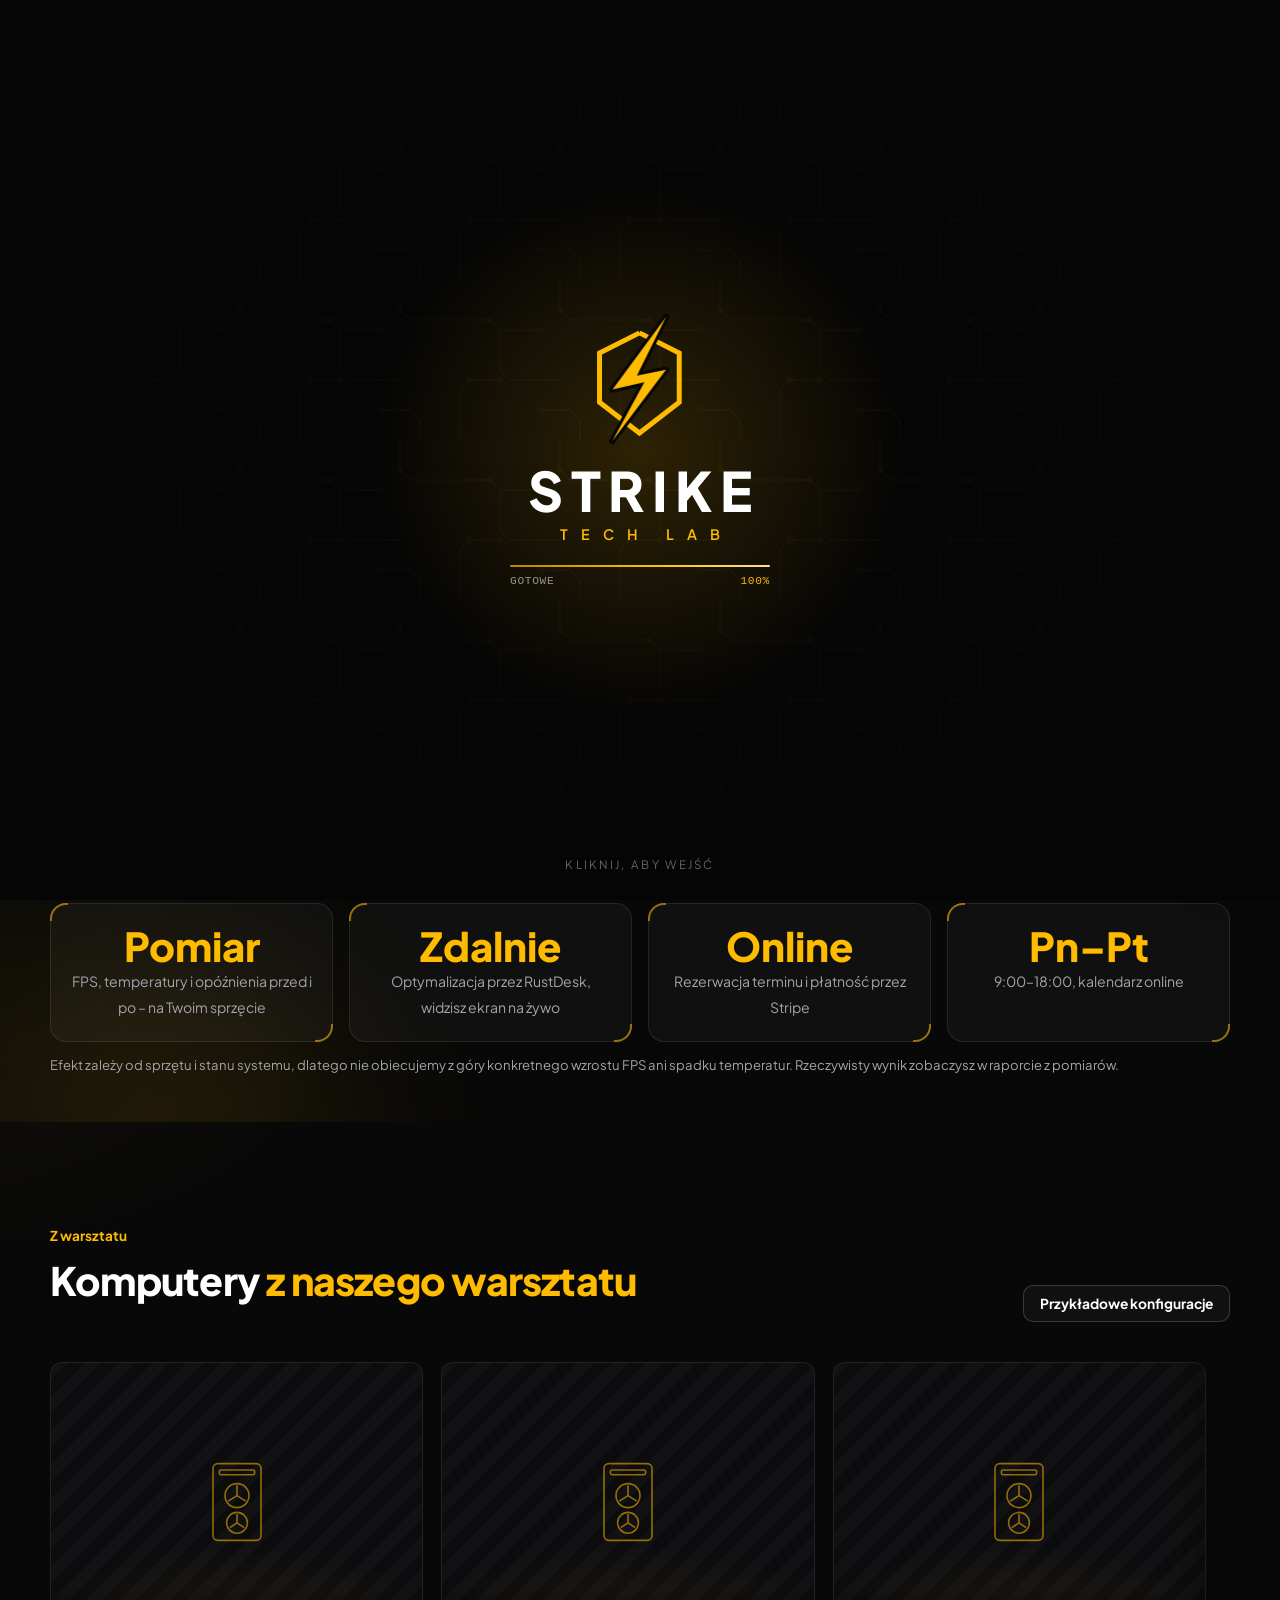
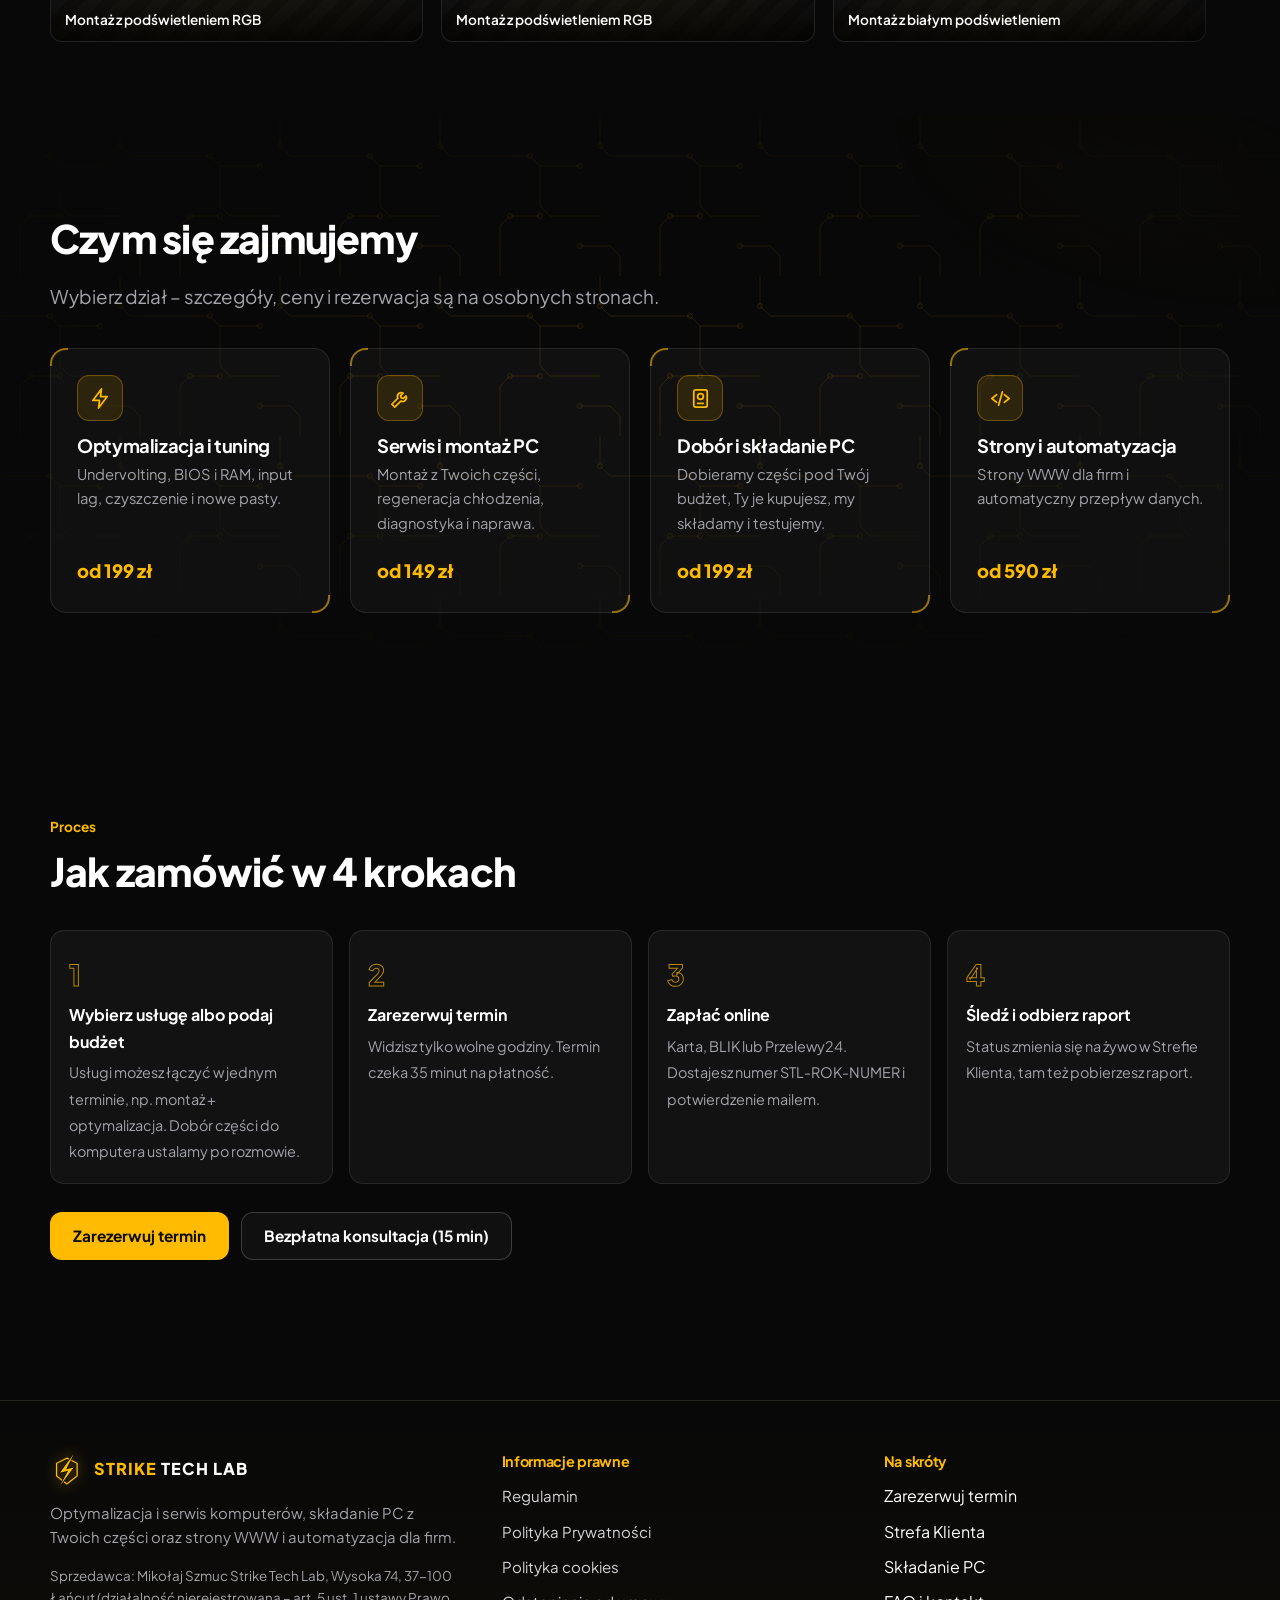
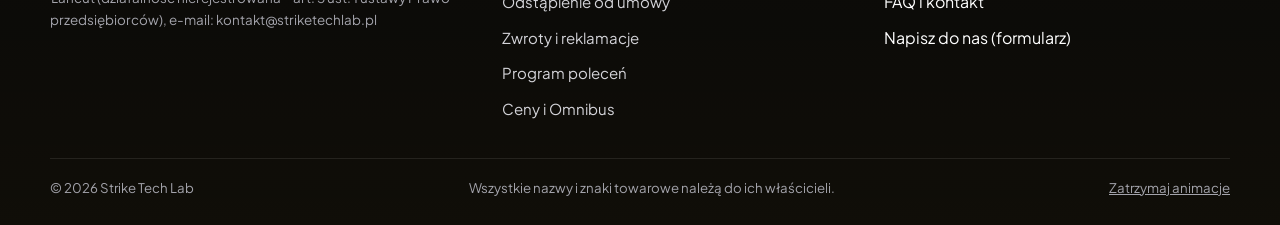
==== commit f372c8d6: "Cennik zestawów PC z bazy, Brief z 2FA, ewidencja sprzedaży, linki i statusy połączenia - Zestawy PC" ====
--- a/index.html
+++ b/index.html
@@ -328,7 +328,7 @@
             <label class="check"><input type="checkbox" id="kTerms" aria-required="true" aria-describedby="err-consents"><span>Akceptuję <a class="link" href="/#regulamin" data-legal="terms">Regulamin</a>. <span class="req" aria-hidden="true">*</span></span></label>
             <label class="check"><input type="checkbox" id="kPrivacy" aria-required="true" aria-describedby="err-consents"><span>Zapoznałem(-am) się z <a class="link" href="/#polityka-prywatnosci" data-legal="privacy">Polityką Prywatności</a>. <span class="req" aria-hidden="true">*</span></span></label>
             <label class="check" id="kWithdrawalWrap"><input type="checkbox" id="kWithdrawal" aria-required="true" aria-describedby="err-consents"><span>Zapoznałem(-am) się z <a class="link" href="/#odstapienie" data-legal="withdrawal">pouczeniem o prawie odstąpienia od umowy</a> w ciągu 14 dni. <span class="req" aria-hidden="true">*</span></span></label>
-            <label class="check hidden" id="kEarlyWrap"><input type="checkbox" id="kEarly" aria-required="true" aria-describedby="err-consents"><span>Termin wypada przed upływem 14 dni na odstąpienie, dlatego żądam rozpoczęcia usługi przed jego upływem. Rozumiem, że po pełnym wykonaniu usługi tracę prawo odstąpienia, a przy odstąpieniu w trakcie zapłacę za wykonaną część. <span class="req" aria-hidden="true">*</span></span></label>
+            <label class="check hidden" id="kEarlyWrap"><input type="checkbox" id="kEarly" aria-required="true" aria-describedby="err-consents"><span>Termin wypada przed upływem 14 dni na odstąpienie, dlatego żądam rozpoczęcia usługi przed jego upływem. Rozumiem, że po pełnym wykonaniu usługi tracę prawo odstąpienia, a przy odstąpieniu w trakcie zapłacę za wykonaną część (<a class="link" href="/#odstapienie" data-legal="withdrawal">pouczenie o odstąpieniu</a>). <span class="req" aria-hidden="true">*</span></span></label>
             <label class="check"><input type="checkbox" id="kMarketing"><span>Chcę otrzymywać e-mailem informacje o promocjach Strike Tech Lab (opcjonalnie – zgodę wycofasz w każdej chwili w Strefie Klienta).</span></label>
             <span class="err" data-err="consents" id="err-consents" style="color:var(--bad);font-size:.85rem"></span>
           </div>
@@ -546,7 +546,7 @@
           <li><a href="/konto" data-link>Strefa Klienta</a></li>
           <li><a href="/zestawy" data-link>Składanie PC</a></li>
           <li><a href="/kontakt" data-link>FAQ i kontakt</a></li>
-          <li><a href="mailto:kontakt@striketechlab.pl">kontakt@striketechlab.pl</a></li>
+          <li><a href="/kontakt" data-link>Napisz do nas (formularz)</a></li>
         </ul>
       </div>
     </div>
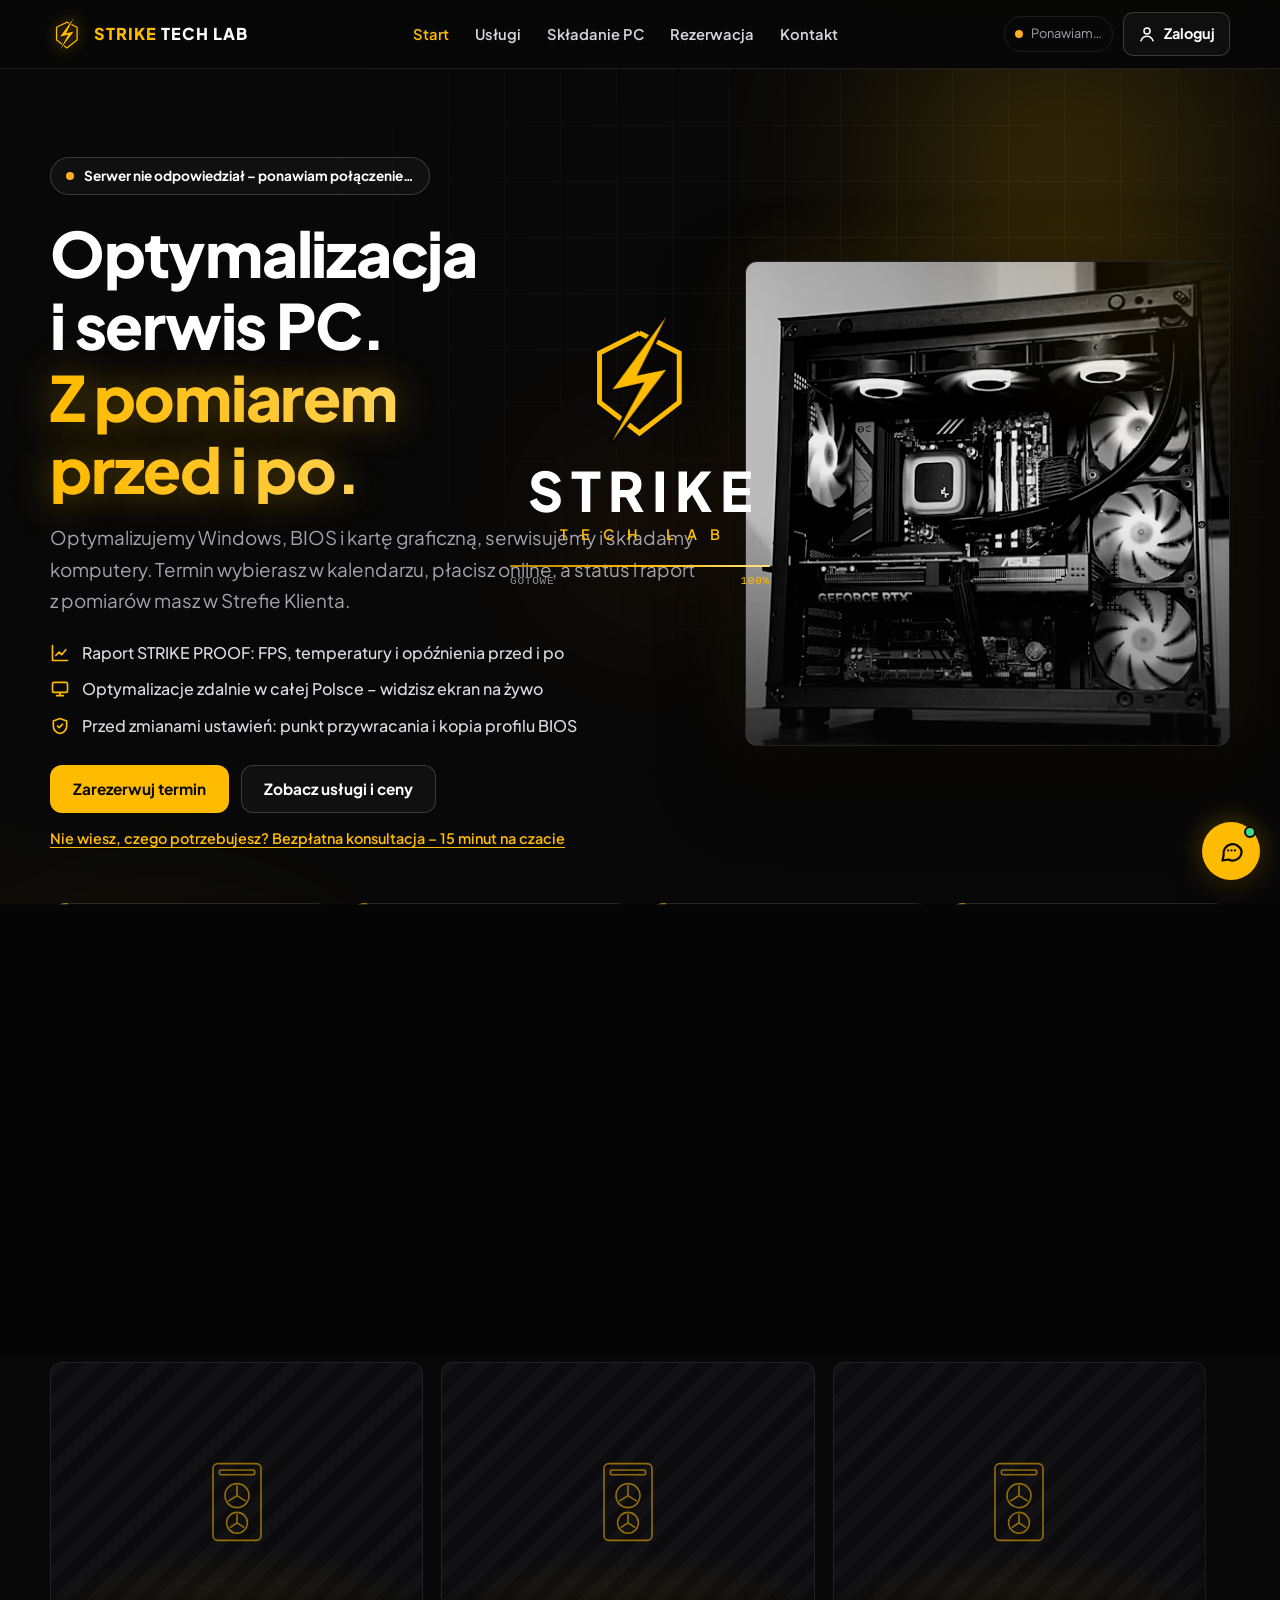
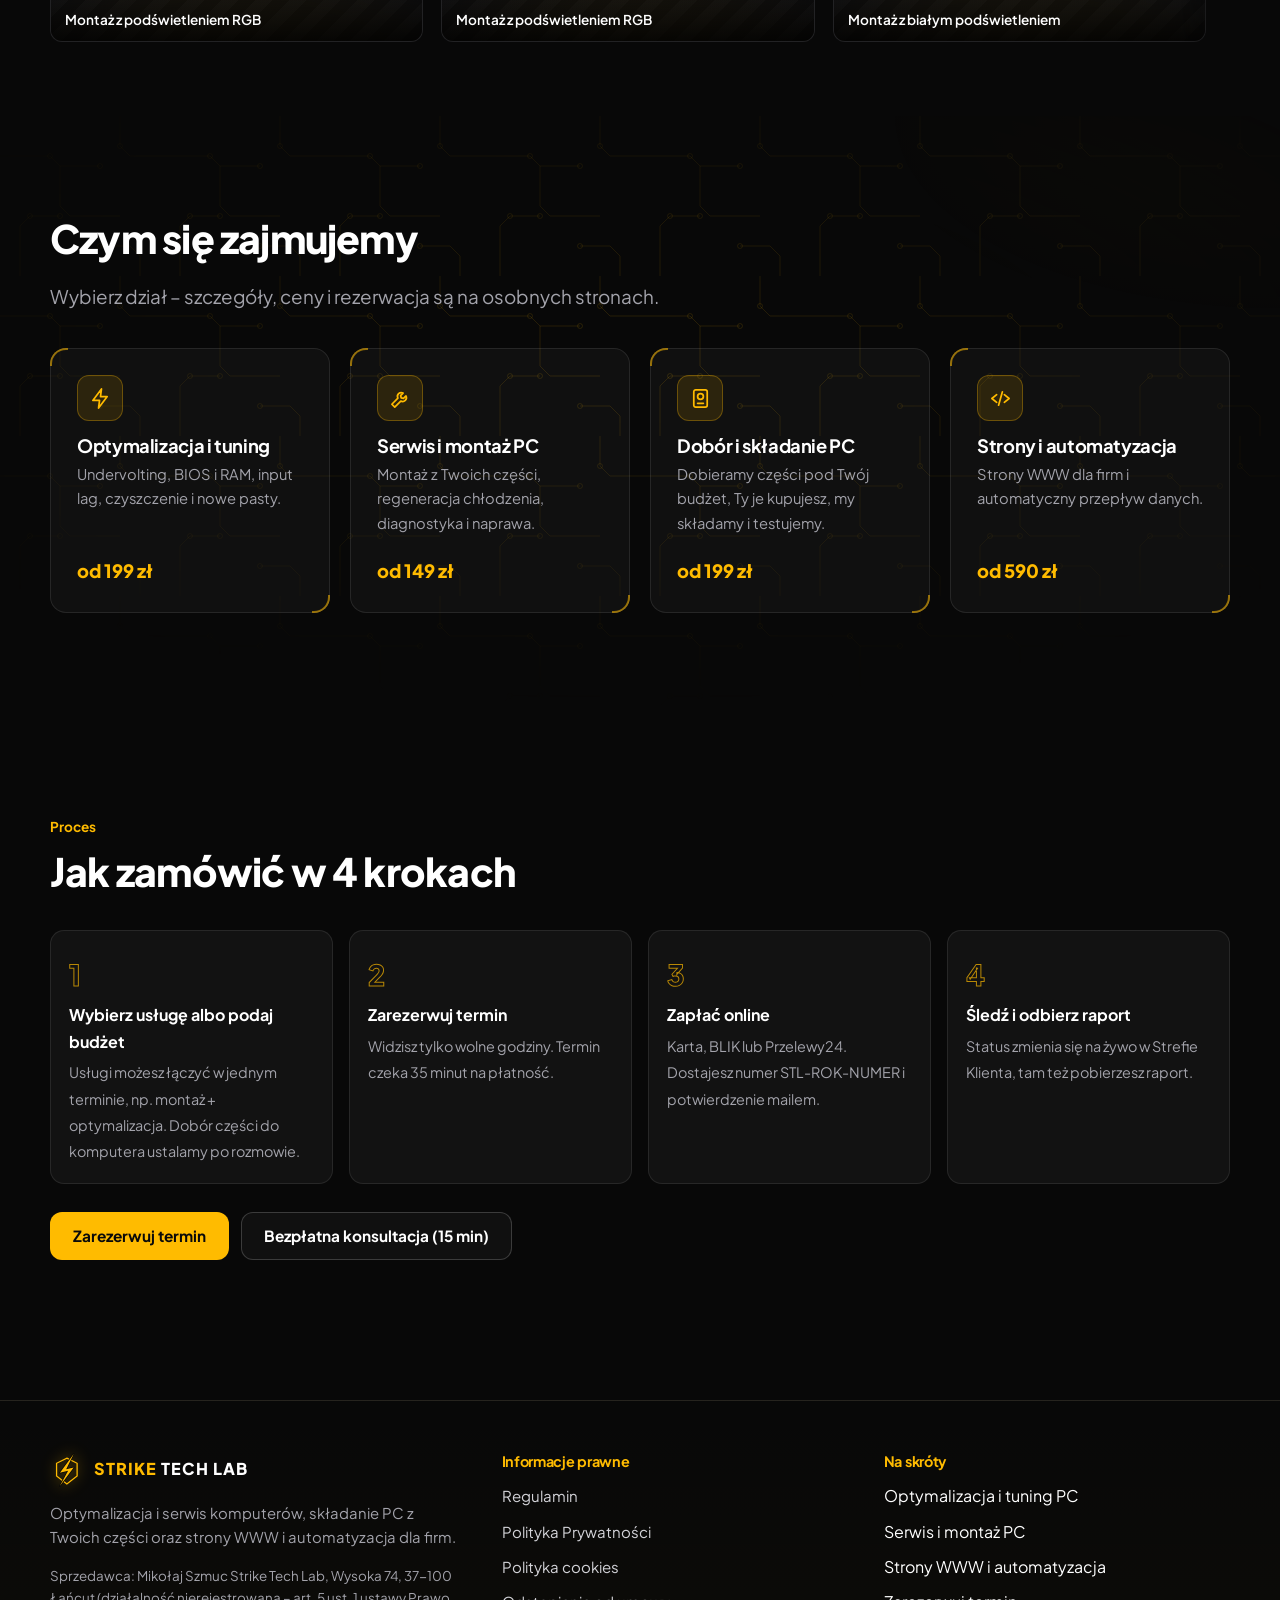
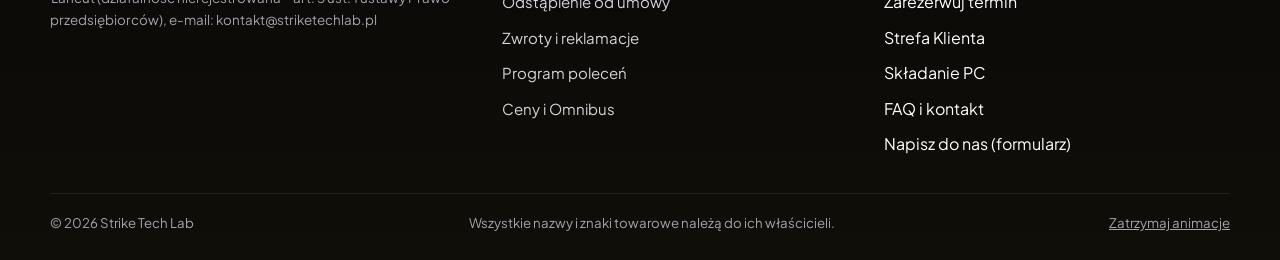
==== commit 35c11037: "SEO, podstrony usług, opinie i wizytówka Google, strona potwierdzenia, jedna domena - Podstrony /opt" ====
--- a/index.html
+++ b/index.html
@@ -3,24 +3,24 @@
 <head>
 <meta charset="utf-8">
 <meta name="viewport" content="width=device-width,initial-scale=1">
-<title>Strike Tech Lab | Optymalizacja, serwis i składanie PC</title>
-<meta name="description" content="Optymalizacja i tuning PC, serwis i składanie komputerów z Twoich części oraz strony WWW i automatyzacja dla firm. Rezerwacja terminu online, płatność Stripe, raport z pomiarów przed i po.">
+<title>Strike Tech Lab | Optymalizacja, serwis i składanie PC – Łańcut i zdalnie</title>
+<meta name="description" content="Optymalizacja i tuning PC zdalnie, serwis i składanie komputerów z Twoich części w Łańcucie oraz strony WWW i automatyzacja dla firm. Rezerwacja online, pomiar przed i po.">
 <meta name="theme-color" content="#080808">
 <meta http-equiv="Content-Security-Policy" content="default-src 'self'; script-src 'self' https://cdn.jsdelivr.net https://challenges.cloudflare.com; frame-src https://challenges.cloudflare.com; style-src 'self' 'unsafe-inline'; font-src 'self'; img-src 'self' data: blob: https:; media-src 'self' blob: https:; connect-src 'self' https://*.supabase.co wss://*.supabase.co https://cdn.jsdelivr.net https://challenges.cloudflare.com http://127.0.0.1:54321 ws://127.0.0.1:54321 http://localhost:54321 ws://localhost:54321; form-action 'self' mailto:; base-uri 'self'; object-src 'none'">
 <meta name="referrer" content="strict-origin-when-cross-origin">
 <link rel="canonical" href="https://striketechlab.pl/">
-<meta property="og:title" content="Strike Tech Lab | Optymalizacja, serwis i składanie PC">
-<meta property="og:description" content="Optymalizacja i tuning PC, serwis i składanie komputerów z Twoich części oraz strony WWW i automatyzacja dla firm. Rezerwacja terminu online, płatność Stripe, raport z pomiarów przed i po.">
+<meta property="og:title" content="Strike Tech Lab | Optymalizacja, serwis i składanie PC – Łańcut i zdalnie">
+<meta property="og:description" content="Optymalizacja i tuning PC zdalnie, serwis i składanie komputerów z Twoich części w Łańcucie oraz strony WWW i automatyzacja dla firm. Rezerwacja online, pomiar przed i po.">
 <meta property="og:type" content="website">
 <meta property="og:url" content="https://striketechlab.pl/">
 <meta property="og:image" content="https://striketechlab.pl/media/hero-pc.jpg">
 <meta property="og:locale" content="pl_PL">
 <meta name="twitter:card" content="summary_large_image">
 <script type="application/ld+json">
-{"@context":"https://schema.org","@type":"ComputerRepair","name":"Strike Tech Lab","url":"https://striketechlab.pl/",
+{"@context":"https://schema.org","@type":"ComputerRepair","name":"Strike Tech Lab","legalName":"Mikołaj Szmuc Strike Tech Lab","url":"https://striketechlab.pl/",
  "image":"https://striketechlab.pl/media/hero-pc.jpg","email":"kontakt@striketechlab.pl","priceRange":"149–6990 zł",
  "address":{"@type":"PostalAddress","streetAddress":"Wysoka 74","postalCode":"37-100","addressLocality":"Łańcut","addressCountry":"PL"},
- "areaServed":"PL",
+ "areaServed":[{"@type":"City","name":"Łańcut"},{"@type":"Country","name":"Polska"}],
  "openingHoursSpecification":[{"@type":"OpeningHoursSpecification","dayOfWeek":["Monday","Tuesday","Wednesday","Thursday","Friday"],"opens":"09:00","closes":"18:00"}]}
 </script>
 <link rel="icon" type="image/svg+xml" href="data:image/svg+xml,%3Csvg xmlns=%22http://www.w3.org/2000/svg%22 viewBox=%22255 190 750 750%22%3E%3Cdefs%3E%3Cmask id=%22m%22%3E%3Crect x=%22255%22 y=%22190%22 width=%22750%22 height=%22750%22 fill=%22%23fff%22/%3E%3Cpolygon points=%22778,212 474,624 655,583 472,918 778,512 612,546%22 fill=%22%23000%22 stroke=%22%23000%22 stroke-width=%2244%22 stroke-linejoin=%22round%22/%3E%3C/mask%3E%3C/defs%3E%3Cpolygon points=%22627,303 853,417 853,697 627,872 400,697 400,417%22 fill=%22none%22 stroke=%22%23FFBB00%22 stroke-width=%2252%22 mask=%22url%28%23m%29%22/%3E%3Cpolygon points=%22778,212 474,624 655,583 472,918 778,512 612,546%22 fill=%22%23FFBB00%22/%3E%3C/svg%3E">
@@ -123,7 +123,8 @@
     <div class="wrap">
       <div class="section-head row-head">
         <div><span class="eyebrow">Opinie</span><h2 id="revTitle">Co mówią <span class="gold">nasi klienci</span></h2></div>
-        <div class="rev-stats" id="revStats"></div>
+        <div class="rev-side"><div class="rev-stats" id="revStats"></div>
+          <div class="toolbar"><a class="btn btn-ghost btn-sm" data-google="profile" hidden target="_blank" rel="noopener">Opinie w Google ↗</a><a class="btn btn-gold btn-sm" data-google="review" hidden target="_blank" rel="noopener">Oceń nas w Google</a></div></div>
       </div>
       <div class="rev-grid" id="revList"></div>
       <p class="muted small rev-note">Publikujemy wyłącznie opinie osób, które zrealizowały u nas zlecenie – każda jest powiązana z prawdziwym, zakończonym zamówieniem. Nie usuwamy opinii za niską ocenę; odrzucamy tylko treści obraźliwe, niezwiązane z usługą albo zawierające dane osobowe.</p>
@@ -134,10 +135,10 @@
     <div class="wrap">
       <div class="section-head"><h2>Czym się zajmujemy</h2><p class="lead">Wybierz dział – szczegóły, ceny i rezerwacja są na osobnych stronach.</p></div>
       <div class="grid g4 tiles">
-        <a class="card hud tile" href="/uslugi" data-link><div class="icon-box"><svg viewBox="0 0 24 24" fill="none" stroke="currentColor" stroke-width="1.8" stroke-linecap="round" stroke-linejoin="round" aria-hidden="true"><path d="M13 2 4 14h7l-1 8 9-12h-7l1-8Z"/></svg></div><h3>Optymalizacja i tuning</h3><p class="muted">Undervolting, BIOS i RAM, input lag, czyszczenie i nowe pasty.</p><span class="tile-price" data-from="optimization">od 199 zł</span></a>
-        <a class="card hud tile" href="/uslugi" data-link><div class="icon-box"><svg viewBox="0 0 24 24" fill="none" stroke="currentColor" stroke-width="1.8" stroke-linecap="round" stroke-linejoin="round" aria-hidden="true"><path d="M14.7 6.3a4 4 0 0 0-5.4 5.4L3 18l3 3 6.3-6.3a4 4 0 0 0 5.4-5.4l-2.6 2.6-2.4-.6-.6-2.4 2.6-2.6Z"/></svg></div><h3>Serwis i montaż PC</h3><p class="muted">Montaż z Twoich części, regeneracja chłodzenia, diagnostyka i naprawa.</p><span class="tile-price" data-from="service">od 149 zł</span></a>
+        <a class="card hud tile" href="/optymalizacja" data-link><div class="icon-box"><svg viewBox="0 0 24 24" fill="none" stroke="currentColor" stroke-width="1.8" stroke-linecap="round" stroke-linejoin="round" aria-hidden="true"><path d="M13 2 4 14h7l-1 8 9-12h-7l1-8Z"/></svg></div><h3>Optymalizacja i tuning</h3><p class="muted">Undervolting, BIOS i RAM, input lag, czyszczenie i nowe pasty.</p><span class="tile-price" data-from="optimization">od 199 zł</span></a>
+        <a class="card hud tile" href="/serwis" data-link><div class="icon-box"><svg viewBox="0 0 24 24" fill="none" stroke="currentColor" stroke-width="1.8" stroke-linecap="round" stroke-linejoin="round" aria-hidden="true"><path d="M14.7 6.3a4 4 0 0 0-5.4 5.4L3 18l3 3 6.3-6.3a4 4 0 0 0 5.4-5.4l-2.6 2.6-2.4-.6-.6-2.4 2.6-2.6Z"/></svg></div><h3>Serwis i montaż PC</h3><p class="muted">Montaż z Twoich części, regeneracja chłodzenia, diagnostyka i naprawa.</p><span class="tile-price" data-from="service">od 149 zł</span></a>
         <a class="card hud tile" href="/zestawy" data-link><div class="icon-box"><svg viewBox="0 0 24 24" fill="none" stroke="currentColor" stroke-width="1.8" stroke-linecap="round" stroke-linejoin="round" aria-hidden="true"><rect x="5" y="3" width="14" height="18" rx="2"/><circle cx="12" cy="10" r="3"/><path d="M9 17h6"/></svg></div><h3>Dobór i składanie PC</h3><p class="muted">Dobieramy części pod Twój budżet, Ty je kupujesz, my składamy i testujemy.</p><span class="tile-price" data-from="pc">od 199 zł</span></a>
-        <a class="card hud tile" href="/uslugi" data-link><div class="icon-box"><svg viewBox="0 0 24 24" fill="none" stroke="currentColor" stroke-width="1.8" stroke-linecap="round" stroke-linejoin="round" aria-hidden="true"><path d="m8 8-5 4 5 4M16 8l5 4-5 4M14 5l-4 14"/></svg></div><h3>Strony i automatyzacja</h3><p class="muted">Strony WWW dla firm i automatyczny przepływ danych.</p><span class="tile-price" data-from="solutions">od 590 zł</span></a>
+        <a class="card hud tile" href="/strony-www" data-link><div class="icon-box"><svg viewBox="0 0 24 24" fill="none" stroke="currentColor" stroke-width="1.8" stroke-linecap="round" stroke-linejoin="round" aria-hidden="true"><path d="m8 8-5 4 5 4M16 8l5 4-5 4M14 5l-4 14"/></svg></div><h3>Strony i automatyzacja</h3><p class="muted">Strony WWW dla firm i automatyczny przepływ danych.</p><span class="tile-price" data-from="solutions">od 590 zł</span></a>
       </div>
     </div>
   </section>
@@ -148,7 +149,7 @@
     <div class="wrap">
       <div class="section-head">
         <span class="eyebrow">Usługi i cennik</span>
-        <h2>Usługi i ceny</h2>
+        <h1 class="h2" id="svcH1">Usługi i ceny</h1>
         <p class="lead">Cena „od” to minimum za zakres podstawowy. Jeśli sprzęt wymaga dodatkowych prac lub części, dostajesz wycenę do akceptacji przed ich wykonaniem. Ceny końcowe – sprzedawca nie jest płatnikiem VAT.</p>
       </div>
       <div id="svcCats"></div>
@@ -393,6 +394,8 @@
             <input type="text" id="pcHp" class="hp" tabindex="-1" autocomplete="off" aria-hidden="true" aria-label="Nie wypełniaj">
             <label class="check"><input type="checkbox" id="pcConsent" aria-required="true" aria-describedby="err-pcConsent"><span>Zapoznałem(-am) się z <a class="link" href="/#polityka-prywatnosci" data-legal="privacy">Polityką Prywatności</a>. Rozumiem, że podane dane posłużą do przygotowania wyceny. <span class="req" aria-hidden="true">*</span></span></label>
             <span class="err" data-err="pcConsent" id="err-pcConsent"></span>
+<label class="check"><input type="checkbox" id="pcPartsAck" aria-required="true" aria-describedby="err-pcPartsAck"><span>Rozumiem, że <b>części kupuję sam(-a)</b>, u wybranego sklepu i na swoje nazwisko – ich zwroty i reklamacje (wady fabryczne) składam u sprzedawcy części. Strike Tech Lab odpowiada za usługę złożenia (gwarancja na montaż 3 miesiące) i dobór. Złożenie zamawiam osobno, po akceptacji wyceny (<a class="link" href="/#regulamin" data-legal="terms">Regulamin</a>, <a class="link" href="/#odstapienie" data-legal="withdrawal">odstąpienie</a>). <span class="req" aria-hidden="true">*</span></span></label>
+<span class="err" data-err="pcPartsAck" id="err-pcPartsAck"></span>
           </div>
         </div>
         <aside class="summary card hud" aria-live="polite">
@@ -413,6 +416,14 @@
     </div>
   </section>
 
+  <!-- ============ POTWIERDZENIE PO PŁATNOŚCI (Stripe → /potwierdzenie?session_id=…) ============ -->
+  <section class="section bg-tech" id="potwierdzenie" data-page="potwierdzenie" aria-labelledby="confTitle">
+    <div class="wrap">
+      <div class="section-head"><span class="eyebrow">Rezerwacja</span><h1 class="h2" id="confTitle">Sprawdzam płatność…</h1></div>
+      <div class="card hud conf-card" id="confBox" aria-live="polite"><p class="muted">Łączę się z systemem rezerwacji, to potrwa kilka sekund.</p></div>
+    </div>
+  </section>
+
   <!-- ============ STREFA KLIENTA ============ -->
   <section class="section" id="panel" data-page="konto">
     <div class="wrap">
@@ -484,7 +495,7 @@
         <h2>Nie wiesz, co wybrać? Napisz</h2>
         <p class="lead">Opisz sprzęt i problem (np. „głośny laptop”, „mało FPS w CS2”) albo zapytaj o dobór części do nowego komputera.</p>
         <div class="consult-card"><b>Bezpłatna konsultacja – 15 minut</b><span>Opisz sprzęt i problem na czacie (albo na Discordzie, jeśli wolisz). Doradzimy, co ma sens, zanim cokolwiek zamówisz – bez zobowiązań.</span><button type="button" class="btn btn-gold btn-sm" data-consult>Zacznij konsultację</button></div>
-        <p class="muted">E-mail: <a class="gold" href="mailto:kontakt@striketechlab.pl">kontakt@striketechlab.pl</a></p>
+        <p class="muted">E-mail: <a class="gold" href="mailto:kontakt@striketechlab.pl">kontakt@striketechlab.pl</a><br>Strike Tech Lab · Wysoka 74, 37-100 Łańcut · pn–pt 9:00–18:00 (usługi zdalne w całej Polsce)<span data-google="profile" hidden> · <a class="gold" data-google="profile" target="_blank" rel="noopener" href="#">Profil w Google ↗</a></span></p>
         <h3 style="margin-top:30px" id="faq">Najczęstsze pytania</h3>
         <div class="acc" data-single>
           <div class="acc-item"><button class="acc-btn" aria-expanded="false">Czy sesja zdalna jest bezpieczna?<span class="chev"></span></button><div class="acc-panel"><div><div class="in-pad"><p>Pracujemy przez RustDesk – darmowy program z szyfrowaniem end-to-end. Widzisz ekran na żywo, sam akceptujesz połączenie i w każdej chwili możesz je przerwać. Nigdy nie prosimy o hasła do kont prywatnych ani bankowych.</p></div></div></div></div>
@@ -526,6 +537,7 @@
         <a class="brand" href="/" data-link><svg aria-hidden="true"><use href="#logo"/></svg><span><b>STRIKE</b> TECH LAB</span></a>
         <p class="muted" style="margin-top:14px;max-width:38ch;font-size:.93rem">Optymalizacja i serwis komputerów, składanie PC z Twoich części oraz strony WWW i automatyzacja dla firm.</p>
         <p class="company" id="companyInfo"></p>
+        <p class="company" data-google="profile" hidden><span><a class="link" data-google="profile" target="_blank" rel="noopener" href="#">Profil Firmy Google ↗</a></span><span data-google="review" hidden> · <a class="link" data-google="review" target="_blank" rel="noopener" href="#">Wystaw opinię</a></span></p>
       </div>
       <div>
         <h4>Informacje prawne</h4>
@@ -542,6 +554,9 @@
       <div>
         <h4>Na skróty</h4>
         <ul class="legal-links">
+          <li><a href="/optymalizacja" data-link>Optymalizacja i tuning PC</a></li>
+          <li><a href="/serwis" data-link>Serwis i montaż PC</a></li>
+          <li><a href="/strony-www" data-link>Strony WWW i automatyzacja</a></li>
           <li><a href="/rezerwacja" data-link>Zarezerwuj termin</a></li>
           <li><a href="/konto" data-link>Strefa Klienta</a></li>
           <li><a href="/zestawy" data-link>Składanie PC</a></li>
--- a/assets/app.css
+++ b/assets/app.css
@@ -16,7 +16,7 @@
 button,input,select,textarea{font:inherit;color:inherit}
 h1,h2,h3,h4{line-height:1.15;margin:0 0 .5em;letter-spacing:-.02em;text-wrap:balance}
 h1{font-size:clamp(2.2rem,5.2vw,3.9rem);font-weight:800}
-h2{font-size:clamp(1.65rem,3.4vw,2.45rem);font-weight:800}
+h2,.h2{font-size:clamp(1.65rem,3.4vw,2.45rem);font-weight:800}
 h3{font-size:1.15rem;font-weight:700}
 p{margin:0 0 1em}
 .gold{color:var(--gold)}.muted{color:var(--muted)}.small{font-size:.85rem}
@@ -803,6 +803,12 @@
 .rev-meta b{color:#fff;font-weight:700}
 .rev-reply{border-left:2px solid var(--gold);padding:6px 0 6px 12px;font-size:.85rem;color:var(--text-2)}
 .rev-reply b{display:block;color:var(--gold);font-size:.75rem;margin-bottom:2px}
+.rev-side{display:grid;gap:10px;justify-items:end}
+@media(max-width:640px){.rev-side{justify-items:start}}
+.g-ask{margin-top:10px}
+.conf-card{max-width:720px}
+.conf-spec{margin:0}
+.conf-next{margin:0;padding-left:1.2em;display:grid;gap:6px;color:var(--muted)}
 .rev-stats{display:flex;align-items:center;gap:10px;font-weight:800;font-size:1.6rem}
 .rev-stats small{font-size:.8rem;color:var(--muted);font-weight:500}
 .rev-note{margin-top:16px;max-width:760px}
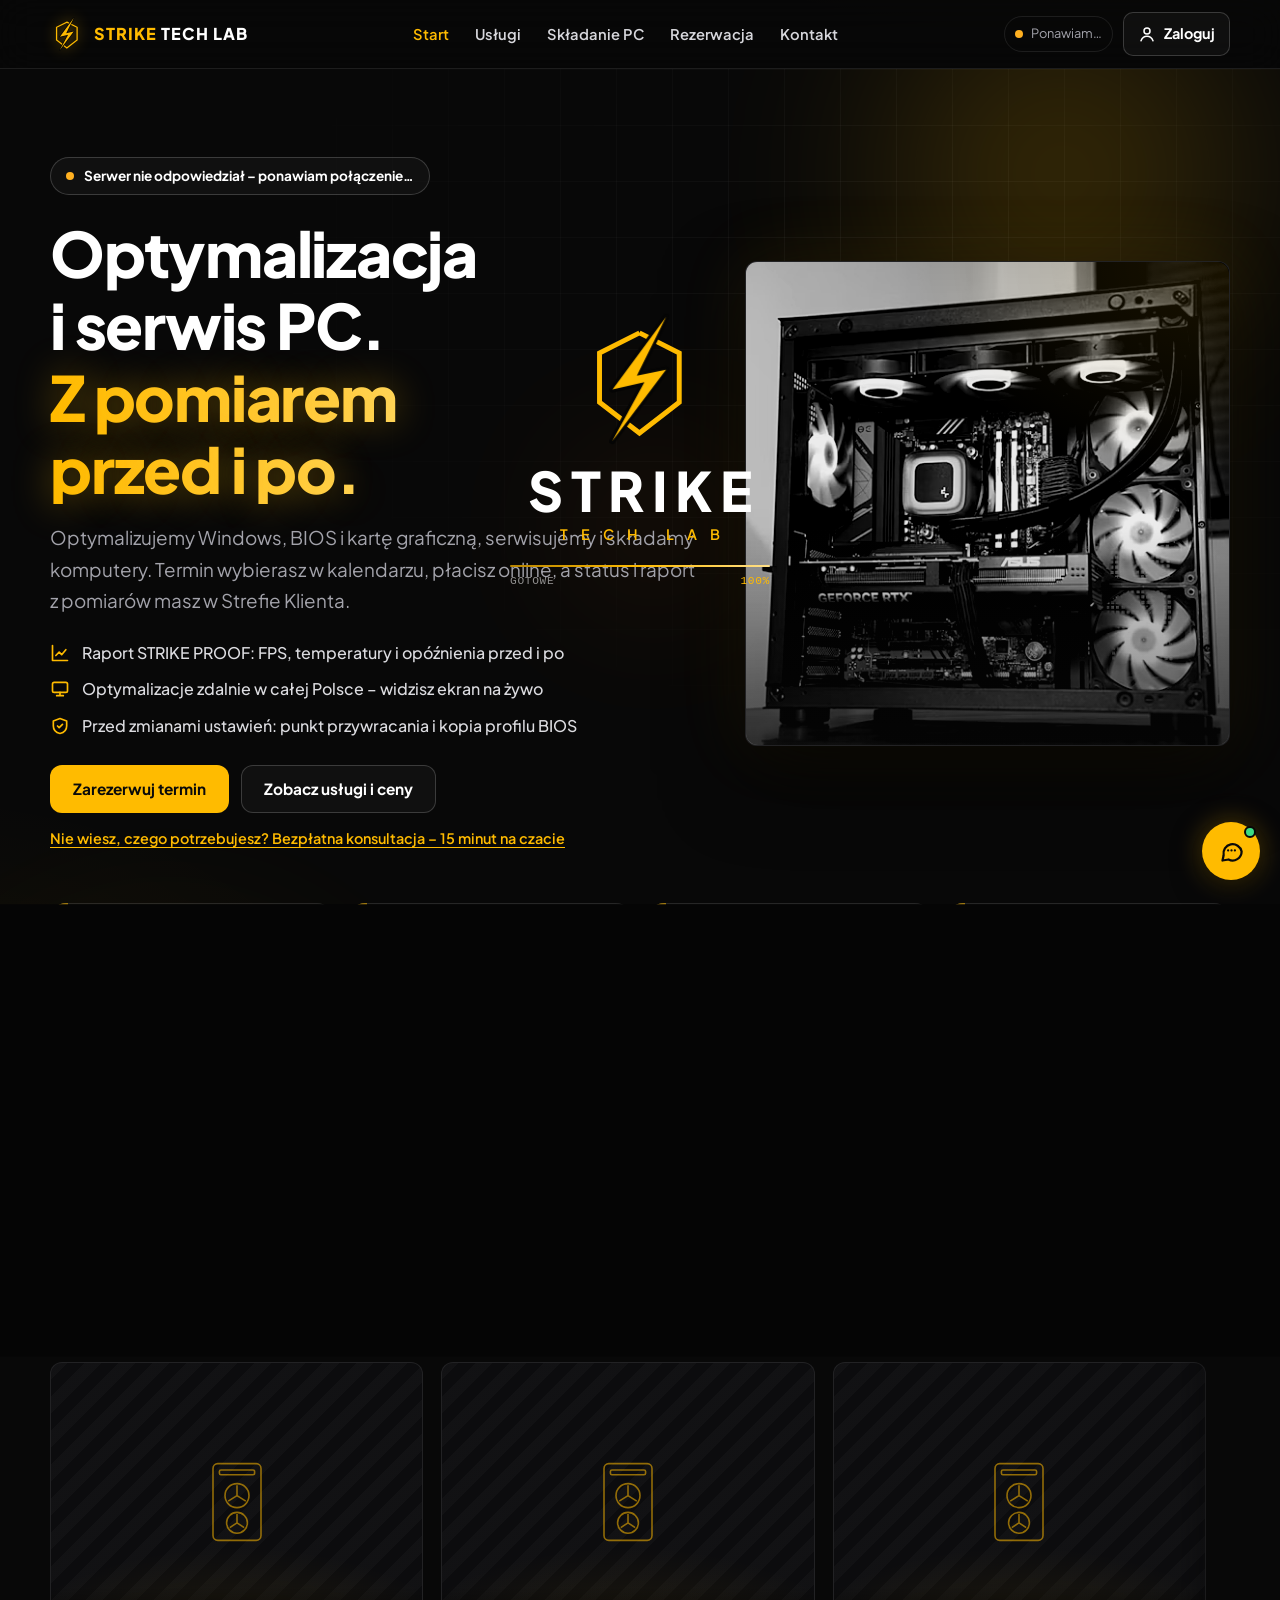
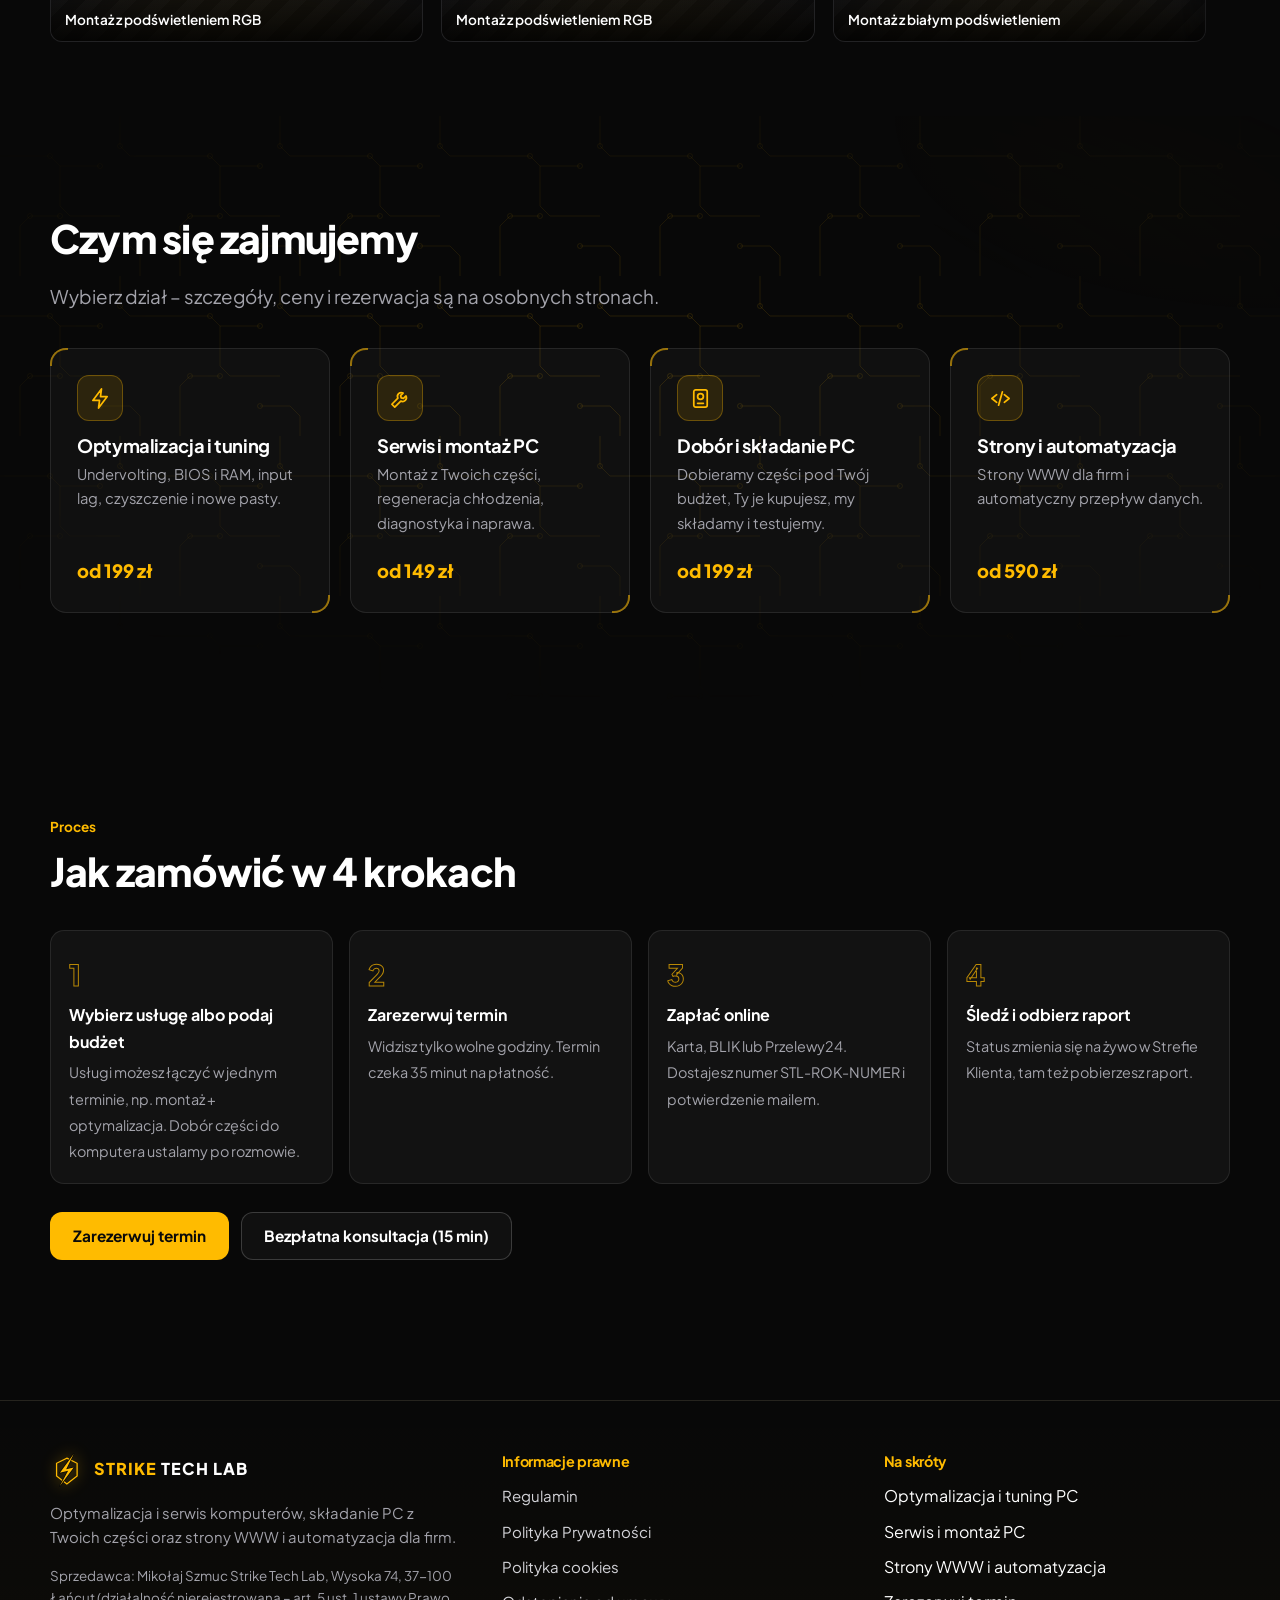
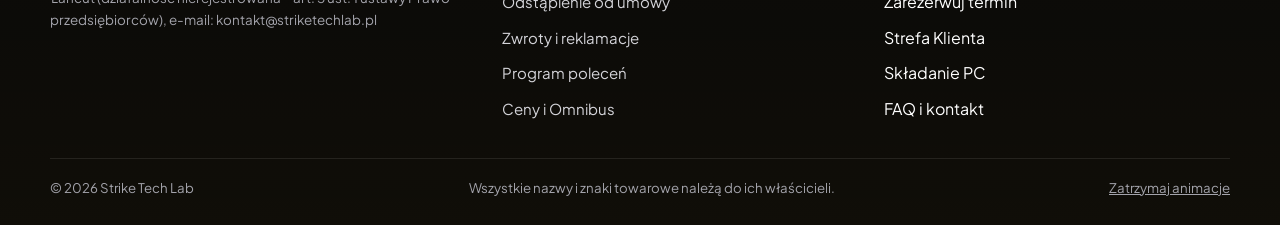
==== commit f9e0fc8f: "Napisy ładowania bez „Łączenie…”, komunikat offline przy dolnej krawędzi, bez zdublowanego linku w „" ====
--- a/index.html
+++ b/index.html
@@ -64,7 +64,7 @@
       <a href="/kontakt" data-link>Kontakt</a>
     </nav>
     <div class="nav-right">
-      <span class="conn" id="connChip" role="status" aria-live="polite" title="Stan połączenia z systemem rezerwacji"><span class="dot wait" id="connDot"></span><span class="conn-txt" id="connTxt">Łączenie…</span></span>
+      <span class="conn" id="connChip" role="status" aria-live="polite" title="Stan połączenia z systemem rezerwacji"><span class="dot wait" id="connDot"></span><span class="conn-txt" id="connTxt">Rezerwacje</span></span>
       <a class="acct-btn" id="acctBtn" href="/konto" data-link><svg viewBox="0 0 24 24" fill="none" stroke="currentColor" stroke-width="2" stroke-linecap="round" aria-hidden="true"><circle cx="12" cy="8" r="4"/><path d="M4 21c1.5-4 4.5-6 8-6s6.5 2 8 6"/></svg><span class="acct-txt" id="acctTxt">Zaloguj</span></a>
       <button class="burger" aria-label="Otwórz menu" aria-expanded="false" aria-controls="mainnav"><span></span></button>
     </div>
@@ -80,7 +80,7 @@
     <div class="wrap">
       <div class="hero-grid">
         <div>
-          <span class="live-badge" id="liveBadge"><span class="dot wait" id="liveDot"></span><span id="liveTxt">Łączenie z serwerami…</span></span>
+          <span class="live-badge" id="liveBadge"><span class="dot wait" id="liveDot"></span><span id="liveTxt">Rezerwacja online · pn–sb 10:00–20:00</span></span>
           <h1>Optymalizacja i&nbsp;serwis&nbsp;PC. <span class="gold">Z pomiarem przed&nbsp;i&nbsp;po.</span></h1>
           <p class="lead">Optymalizujemy Windows, BIOS i kartę graficzną, serwisujemy i składamy komputery. Termin wybierasz w kalendarzu, płacisz online, a status i raport z pomiarów masz w Strefie Klienta.</p>
           <ul class="props">
@@ -561,7 +561,6 @@
           <li><a href="/konto" data-link>Strefa Klienta</a></li>
           <li><a href="/zestawy" data-link>Składanie PC</a></li>
           <li><a href="/kontakt" data-link>FAQ i kontakt</a></li>
-          <li><a href="/kontakt" data-link>Napisz do nas (formularz)</a></li>
         </ul>
       </div>
     </div>
--- a/assets/app.css
+++ b/assets/app.css
@@ -445,7 +445,9 @@
 .banner.ok{border-color:rgba(61,220,132,.5);background:rgba(61,220,132,.07)}
 .banner.err{border-color:rgba(255,107,94,.5);background:rgba(255,107,94,.07)}
 .banner.info{border-color:rgba(255,187,0,.45);background:rgba(255,187,0,.06)}
-.offline-bar{position:sticky;top:68px;z-index:90;background:rgba(255,107,94,.12);border-bottom:1px solid rgba(255,107,94,.4);color:#ffd0cb;font-size:.86rem;text-align:center;padding:8px 16px}
+/* komunikat o braku połączenia: mała ramka przy dolnej krawędzi (lewa strona) – nie zasłania nawigacji ani nagłówków, nie przesuwa treści */
+.offline-bar{position:fixed;left:16px;bottom:16px;z-index:300;max-width:min(460px,calc(100vw - 104px));background:rgba(30,14,13,.96);border:1px solid rgba(255,107,94,.45);border-radius:12px;color:#ffd0cb;font-size:.84rem;padding:10px 14px;box-shadow:0 10px 30px rgba(0,0,0,.5)}
+@media(max-width:640px){.offline-bar{left:8px;bottom:8px;max-width:calc(100vw - 84px)}}
 @keyframes pop{from{opacity:0;transform:translateY(10px)}}
 @keyframes blink{50%{opacity:.35}}
 .spin{width:16px;height:16px;border:2px solid currentColor;border-right-color:transparent;border-radius:50%;animation:rot .7s linear infinite;display:inline-block}
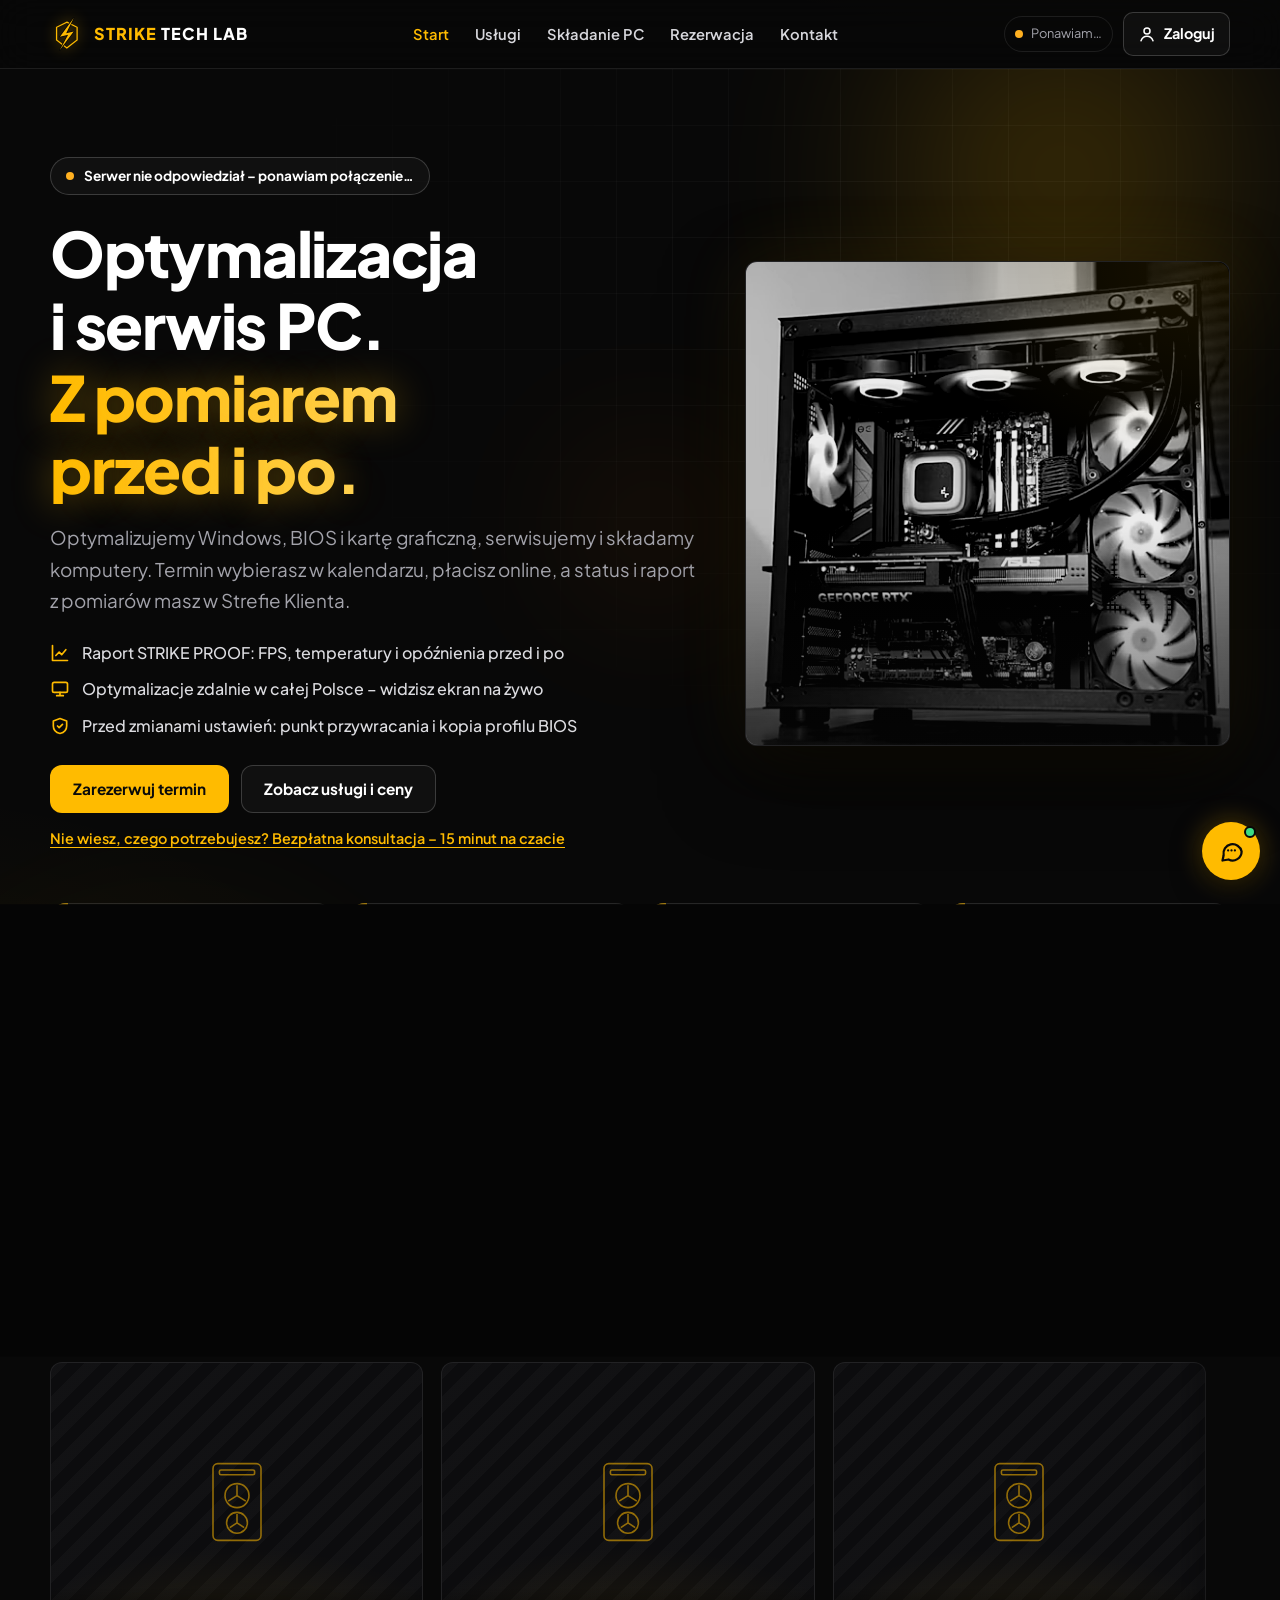
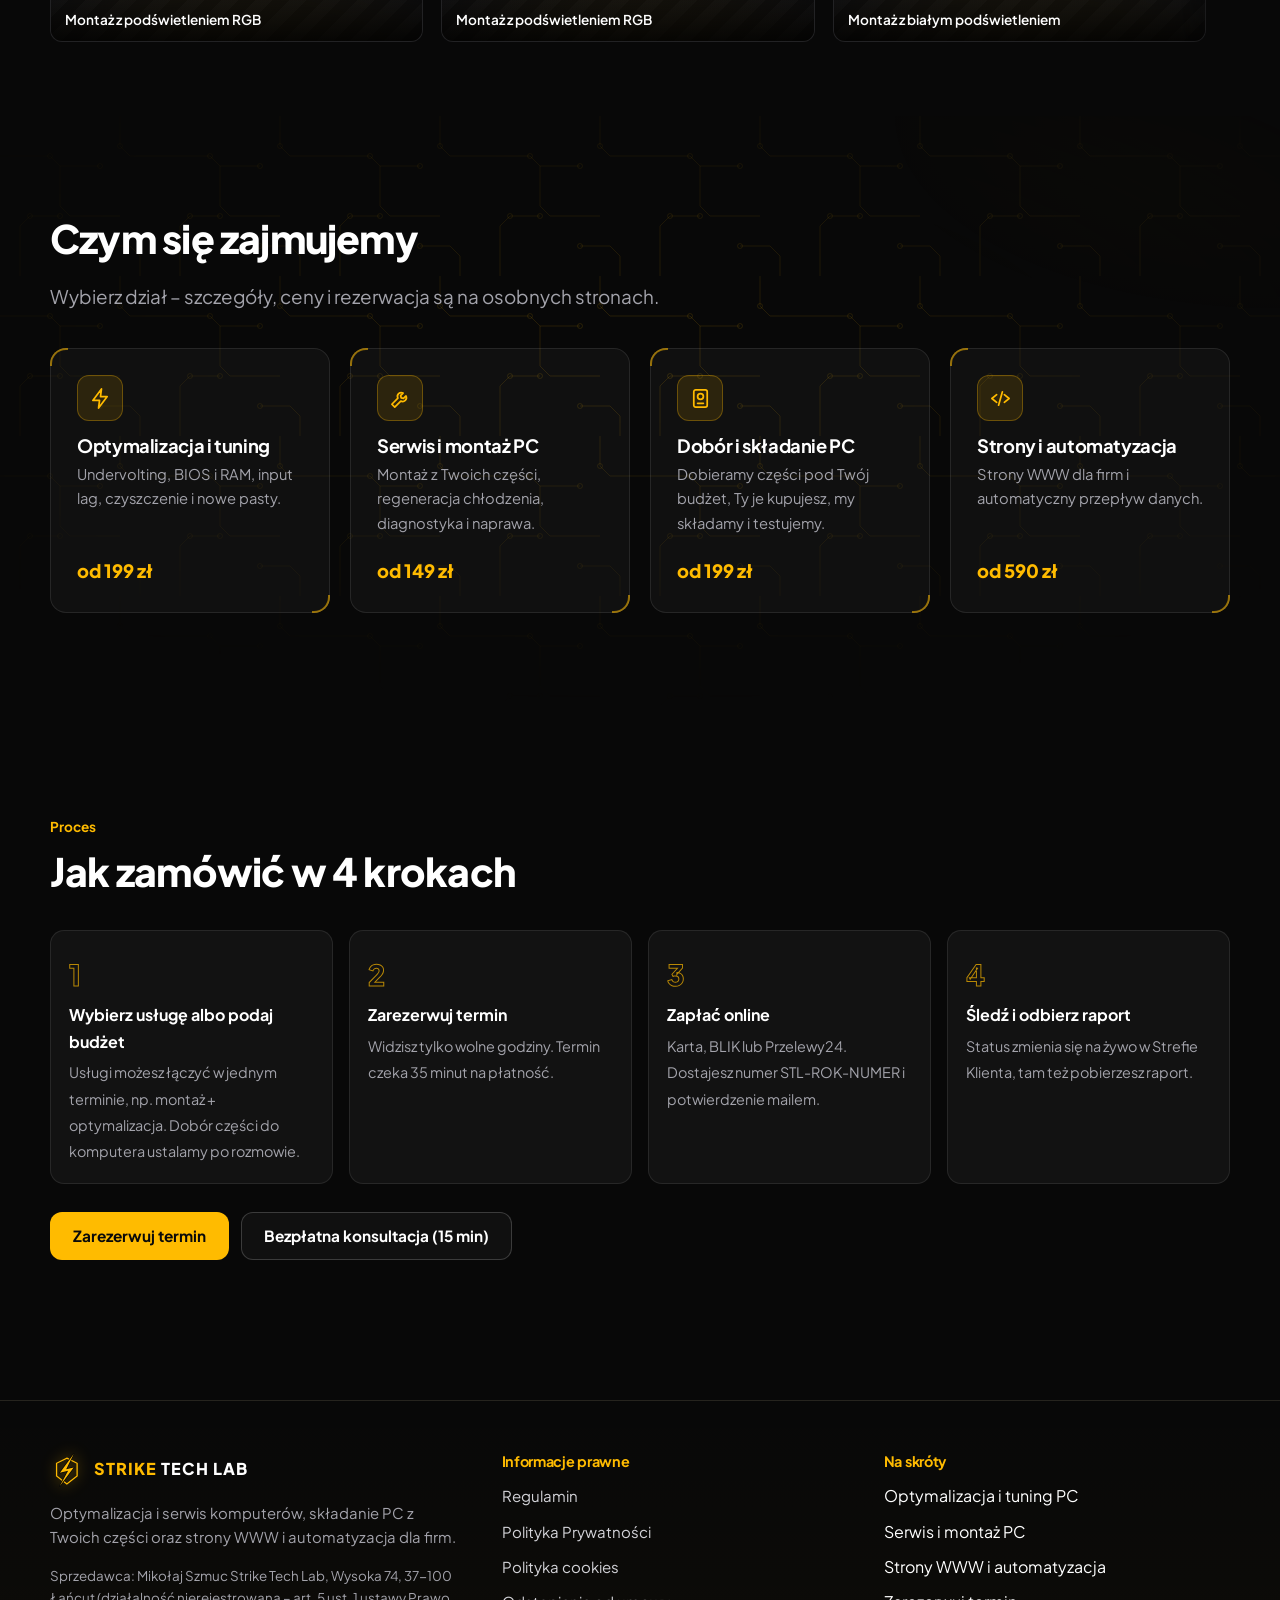
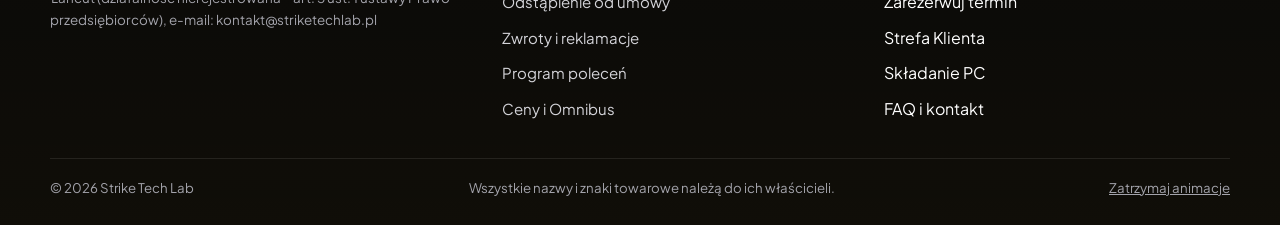
==== commit 9031243e: "Zestawy PC: portfolio 8 konfiguracji bez cen + „Zamów podobny zestaw” - /zestawy: nowy opis, 8 kart " ====
--- a/index.html
+++ b/index.html
@@ -111,7 +111,7 @@
     <div class="wrap">
       <div class="section-head row-head">
         <div><span class="eyebrow">Z warsztatu</span><h2>Komputery <span class="gold">z naszego warsztatu</span></h2></div>
-        <a class="btn btn-ghost btn-sm" href="/zestawy" data-link>Przykładowe konfiguracje</a>
+        <a class="btn btn-ghost btn-sm" href="/zestawy" data-link>Portfolio zestawów</a>
       </div>
     </div>
     <div class="gal-strip" role="region" aria-label="Galeria realizacji">
@@ -218,30 +218,16 @@
     </div>
   </section>
 
-  <!-- ============ ZESTAWY PC ============ -->
+  <!-- ============ ZESTAWY PC (portfolio konfiguracji, bez cen) ============ -->
   <section class="section bg-tech" id="zestawy" data-page="zestawy">
     <div class="wrap">
       <div class="section-head">
-        <span class="eyebrow">Dobór i składanie PC</span>
-        <h2>Komputery <span class="gold">zbudowane pod cel</span></h2>
-        <p class="lead">Sześć przykładowych konfiguracji STRIKE, od wejścia w 1080p po flagowe 4K i stacje robocze. Traktuj je jako punkt wyjścia: podajesz budżet i potrzeby, my dobieramy listę części, Ty kupujesz je u wybranego sklepu na swoje nazwisko, a my składamy i testujemy komputer. Nie sprzedajemy części ani gotowych komputerów – płacisz nam tylko za usługę.</p>
-      </div>
-      <div class="card budget-bar" aria-live="polite">
-        <div class="bb-left">
-          <label for="budget" class="bb-label">Dobór do budżetu <b class="bval" id="bval">8000 zł</b></label>
-          <input type="range" id="budget" min="4000" max="18000" step="250" value="8000" aria-describedby="tierTxt">
-          <div class="scale"><span>4000 zł</span><span>18 000 zł+</span></div>
-        </div>
-        <div class="bb-right">
-          <small>Polecamy <span class="pill" id="tierName"></span></small>
-          <b id="rSet"></b> <span id="rPrice" class="muted"></span>
-          <span id="rParts" class="bb-parts"></span>
-          <span id="tierTxt" hidden></span>
-          <div class="rec-cta"><button class="btn btn-gold btn-sm" type="button" id="rGo">Wyceń w tym budżecie</button><button class="btn btn-ghost btn-sm" type="button" id="rJump">Pokaż kartę</button></div>
-        </div>
+        <span class="eyebrow">Portfolio konfiguracji</span>
+        <h2>Zestawy <span class="gold">zoptymalizowane przez STRIKE</span></h2>
+        <p class="lead">Każdy komputer jest profesjonalnie optymalizowany pod maksymalną wydajność i pełną stabilność. Ciesz się najwyższą płynnością gry i najniższym opóźnieniem.</p>
       </div>
       <div class="ladder" id="setsGrid"></div>
-      <p class="note" id="setsNote" style="margin-top:22px"></p>
+      <p class="note" style="margin-top:22px">Nie sprzedajemy sprzętu. Pokazujemy zrealizowane konfiguracje i wyniki pomiarów przed i po optymalizacji. Zapytanie o podobny zestaw jest bezpłatne – doradzimy przy doborze podzespołów, a części kupujesz sam, u wybranego sklepu.</p>
     </div>
   </section>
 
--- a/assets/app.css
+++ b/assets/app.css
@@ -254,7 +254,8 @@
 .areas .rule{font-size:.82rem;color:var(--text-2);border-left:2px solid var(--gold);padding-left:10px;margin:0}
 
 /* ---------- Zestawy PC (układ z realizacje.html) ---------- */
-.ladder{display:grid;grid-template-columns:repeat(3,1fr);gap:28px 20px}
+.ladder{display:grid;grid-template-columns:repeat(4,1fr);gap:28px 20px}
+@media(max-width:1180px){.ladder{grid-template-columns:repeat(3,1fr)}}
 @media(max-width:1020px){.ladder{grid-template-columns:repeat(2,1fr)}}
 @media(max-width:660px){.ladder{grid-template-columns:1fr}}
 .set{display:flex;flex-direction:column;padding:30px 26px 26px;scroll-margin-top:90px}
@@ -274,25 +275,9 @@
 .set .cfg{display:grid;gap:10px;margin:6px 0 14px}
 .set .cfg label{display:grid;grid-template-columns:62px 1fr;gap:10px;align-items:center;font-size:.7rem;font-weight:800;letter-spacing:.1em;text-transform:uppercase;color:var(--gold)}
 .set .cfg .select{padding:9px 32px 9px 10px;font-size:.85rem;border-radius:10px;min-width:0}
-.set-price{margin:auto 0 18px;padding-top:6px}
-.set-price small{display:block;color:var(--muted);font-size:.74rem;text-transform:uppercase;letter-spacing:.1em}
-.set-price b{display:block;font-size:1.95rem;line-height:1.2;color:var(--gold);text-shadow:0 0 24px rgba(255,187,0,.4)}
-.set-price b.custom{font-size:1.4rem}
-.set-price span{display:block;color:var(--muted);font-size:.85rem}
-.set-price .delta{font-size:.82rem;margin:0;padding:0;background:none;border:0;border-radius:0;text-align:left}
-.set-price .stale{color:var(--warn)}
-/* Dobór do budżetu – kompaktowy pasek nad zestawami */
-.budget-bar{display:grid;grid-template-columns:minmax(0,1fr) minmax(0,1.2fr);gap:28px;align-items:center;padding:20px 24px;margin:0 0 34px}
-@media(max-width:820px){.budget-bar{grid-template-columns:1fr;gap:16px}}
 .bb-label{display:flex;align-items:baseline;justify-content:space-between;gap:12px;font-size:.78rem;font-weight:800;letter-spacing:.1em;text-transform:uppercase;color:var(--muted)}
 .bval{font-size:1.7rem;font-weight:800;color:var(--gold);letter-spacing:0;text-transform:none;text-shadow:0 0 24px rgba(255,187,0,.4)}
-#budget{width:100%;margin:12px 0 6px;height:6px;cursor:pointer;appearance:none;-webkit-appearance:none;border-radius:6px;background:rgba(255,255,255,.15)}
-#budget::-webkit-slider-thumb{-webkit-appearance:none;appearance:none;width:22px;height:22px;border-radius:50%;background:var(--gold);border:3px solid #0a0a0a;box-shadow:var(--glow)}
-#budget::-moz-range-thumb{width:18px;height:18px;border-radius:50%;background:var(--gold);border:3px solid #0a0a0a;box-shadow:var(--glow)}
 .scale{display:flex;justify-content:space-between;font-size:.74rem;color:var(--muted)}
-.bb-right{min-width:0}
-.bb-right small{display:flex;align-items:center;gap:8px;color:var(--muted);font-size:.74rem;text-transform:uppercase;letter-spacing:.1em;margin-bottom:6px}
-.bb-right b{font-size:1.15rem}
 .bb-parts{display:block;color:var(--text-2);font-size:.86rem;margin-top:2px}
 .btn-sm{padding:9px 16px;font-size:.86rem}
 .rec-cta{display:flex;gap:10px;flex-wrap:wrap;margin-top:12px}
@@ -888,3 +873,18 @@
 .bf-stat span{color:var(--muted);font-size:.82rem}
 .bf-bar{height:10px;border-radius:10px;background:rgba(255,255,255,.08);overflow:hidden}
 .bf-bar i{display:block;height:100%;background:linear-gradient(90deg,var(--gold),var(--gold-2));border-radius:10px}
+
+/* Zestawy – portfolio konfiguracji (bez cen): specyfikacja + efekty optymalizacji */
+.set-sub{margin:4px 0 2px;font-size:.72rem;font-weight:800;letter-spacing:.12em;text-transform:uppercase;color:var(--muted)}
+.set .spec-list{flex:0 0 auto}
+.set .spec-row{grid-template-columns:104px 1fr;gap:10px;padding:8px 0;font-size:.86rem}
+.set .spec-row dt{font-size:.62rem}
+.set-fx{display:grid;gap:8px;margin:8px 0 18px;flex:1;align-content:start}
+.fx-row{display:grid;grid-template-columns:1fr auto;grid-template-areas:"k gain" "v v";gap:4px 10px;padding:10px 12px;border:1px solid var(--line);border-radius:var(--r-sm);background:rgba(255,255,255,.02)}
+.fx-k{grid-area:k;font-size:.72rem;font-weight:800;letter-spacing:.08em;text-transform:uppercase;color:var(--text-2)}
+.fx-v{grid-area:v;display:flex;align-items:baseline;gap:10px;font-variant-numeric:tabular-nums}
+.fx-before{color:var(--muted);font-size:1.05rem;font-weight:600}
+.fx-arrow{color:var(--gold);font-size:1.15rem;font-weight:800}
+.fx-after{color:var(--text);font-size:1.45rem;font-weight:800;line-height:1.1}
+.fx-gain{grid-area:gain;align-self:center;padding:2px 9px;border-radius:999px;font-size:.8rem;font-weight:800;color:var(--ok);background:rgba(61,220,132,.1);border:1px solid rgba(61,220,132,.4)}
+.set .btn-block{margin-top:auto}
